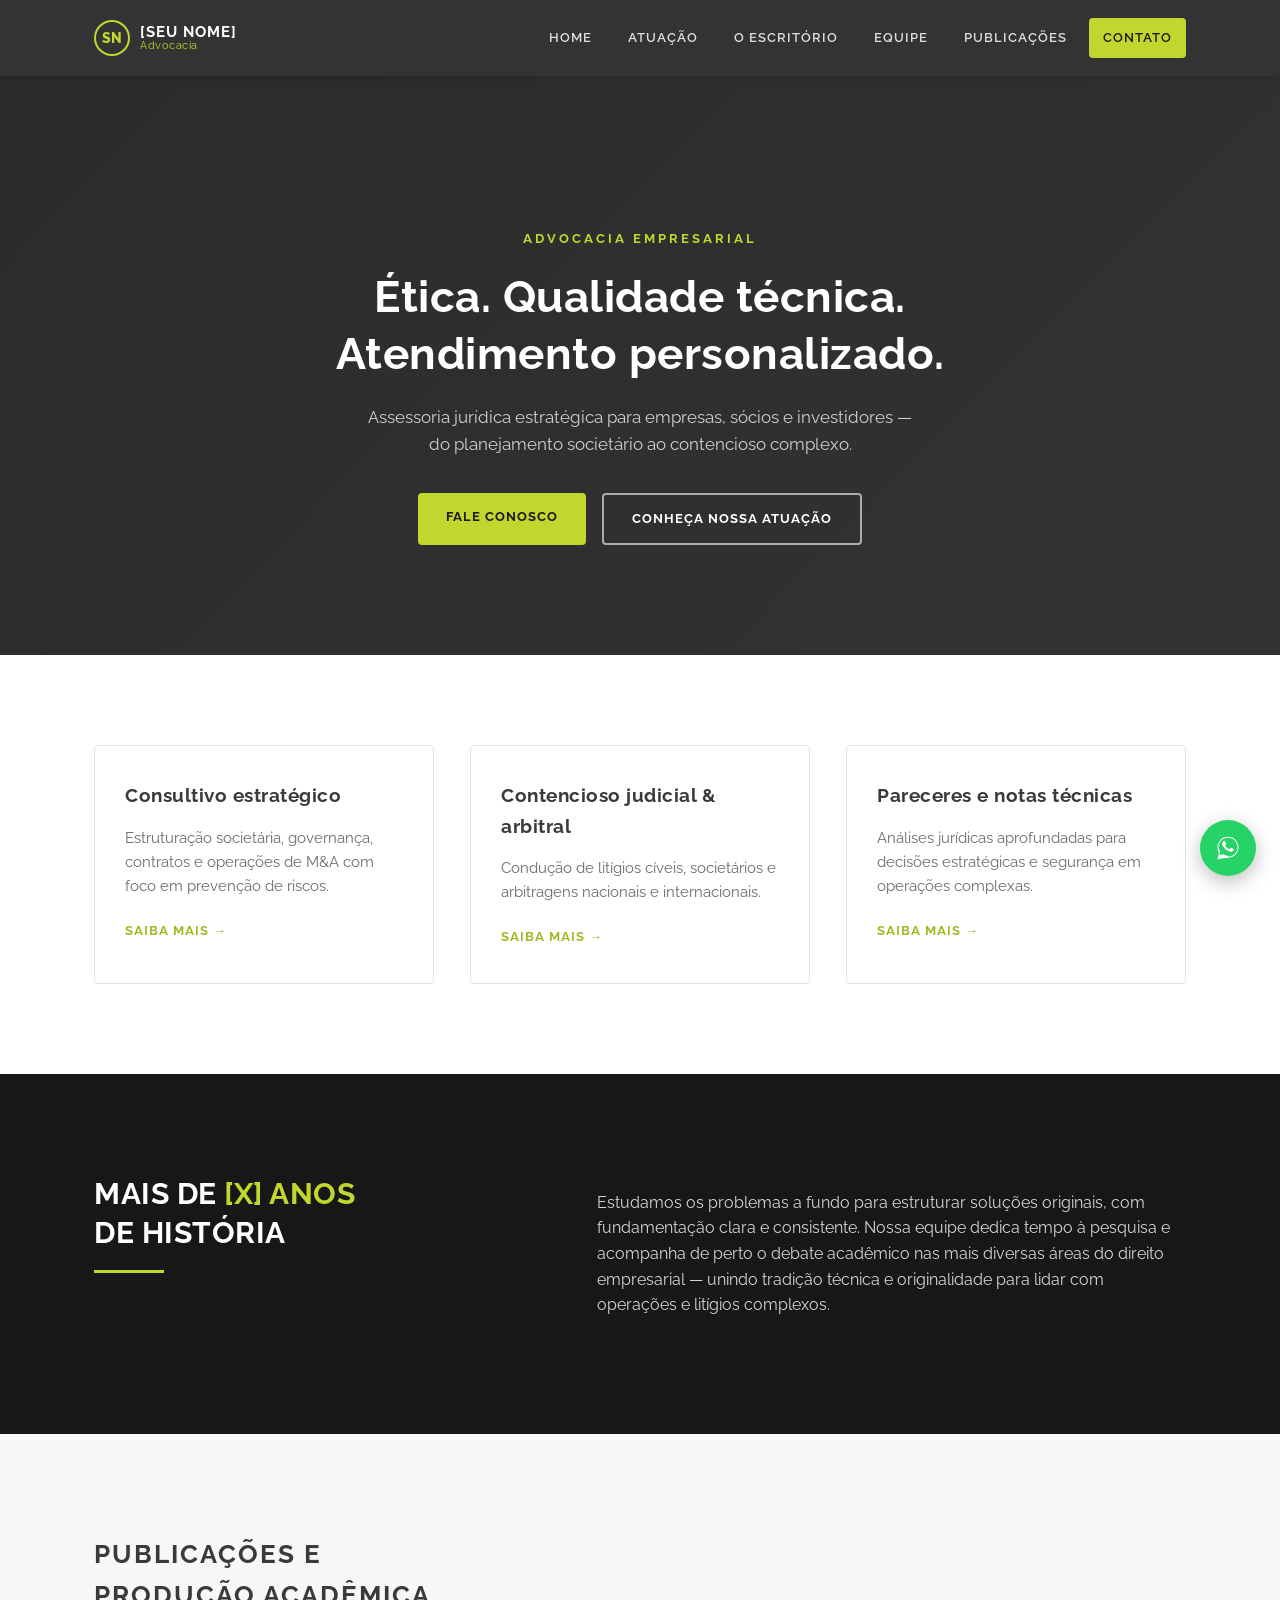
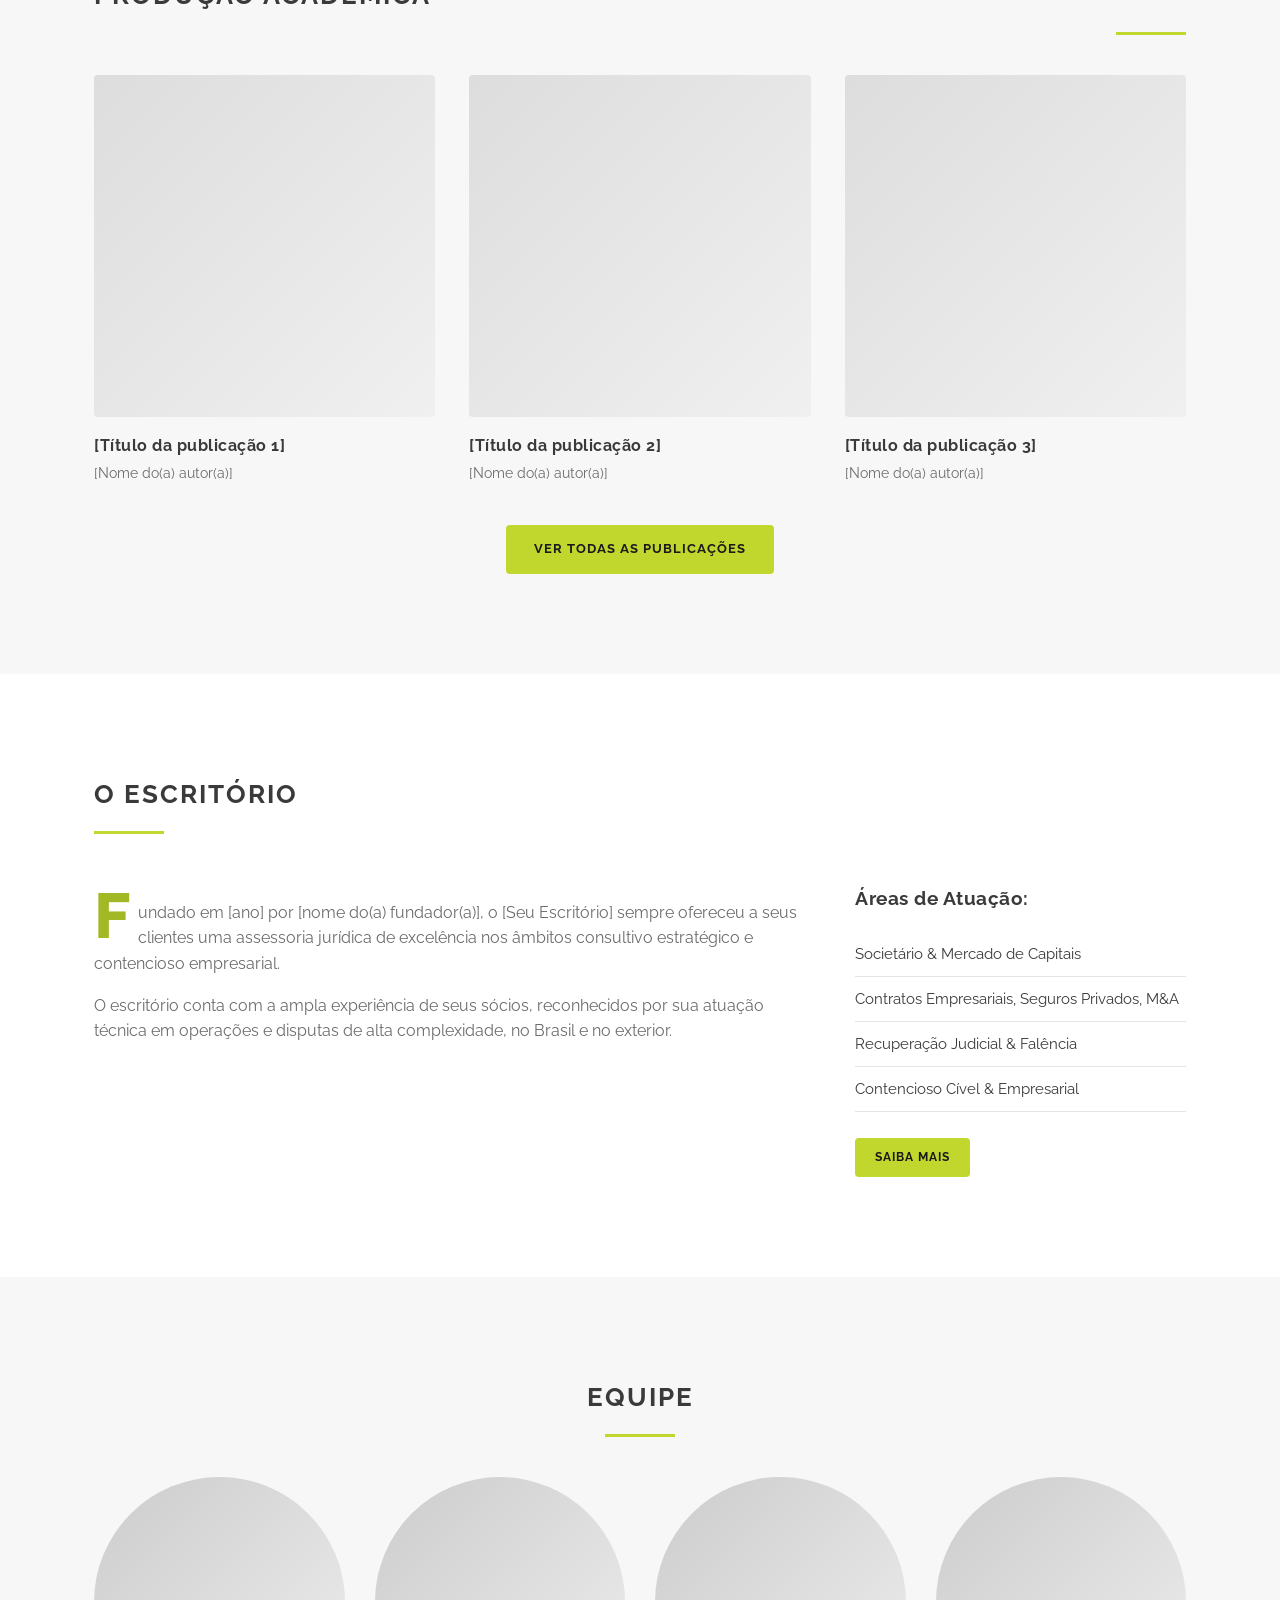
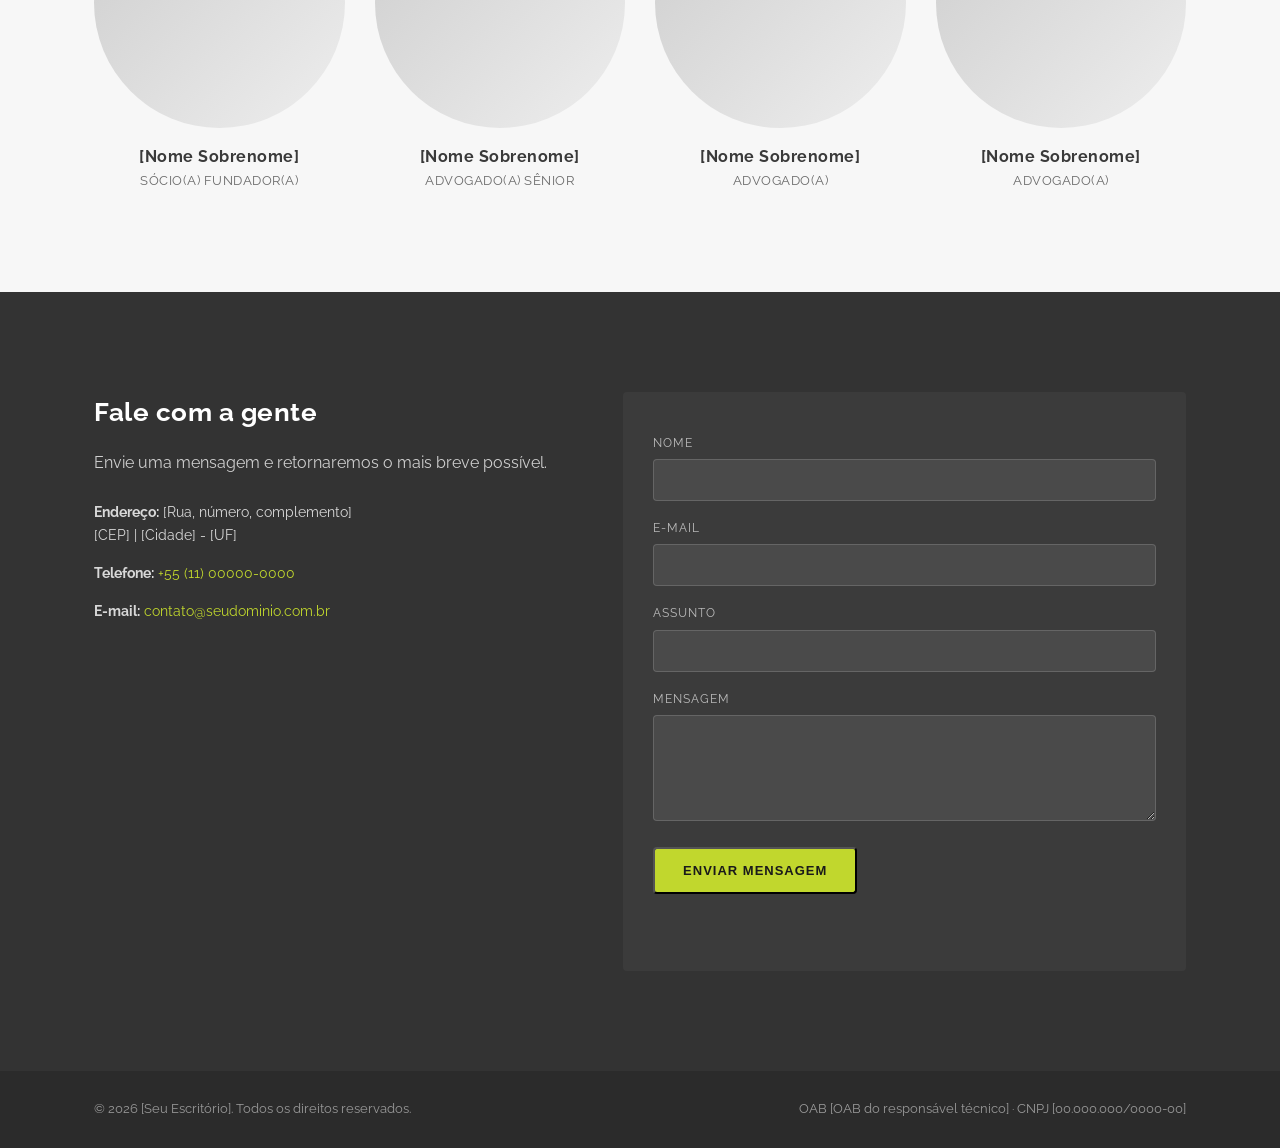
==== index.html @ ac12f8ce "Add institutional law-firm site scaffold Static HTML/CSS/JS site structured like a classic law-firm " ====
<!DOCTYPE html>
<html lang="pt-br">
<head>
<meta charset="UTF-8" />
<meta name="viewport" content="width=device-width, initial-scale=1.0" />
<title>[Seu Escritório] – Advocacia Empresarial Estratégica</title>
<meta name="description" content="[Seu Escritório] – assessoria jurídica consultiva e contenciosa em direito empresarial, com ética, qualidade técnica e atendimento personalizado." />
<link rel="icon" href="assets/icons/favicon.svg" type="image/svg+xml" />
<link rel="preconnect" href="https://fonts.googleapis.com" />
<link rel="preconnect" href="https://fonts.gstatic.com" crossorigin />
<link href="https://fonts.googleapis.com/css2?family=Raleway:wght@300;400;500;600;700;800&display=swap" rel="stylesheet" />
<link rel="stylesheet" href="css/style.css" />
</head>
<body>

<a class="skip-link" href="#conteudo">Pular para o conteúdo</a>

<header class="site-header" id="topo">
  <div class="container header-inner">
    <a href="#topo" class="brand">
      <span class="brand-mark">SN</span>
      <span class="brand-text">[Seu Nome]<small>Advocacia</small></span>
    </a>

    <nav class="main-nav" id="main-nav">
      <ul>
        <li><a href="#topo">Home</a></li>
        <li><a href="#atuacao">Atuação</a></li>
        <li><a href="#escritorio">O Escritório</a></li>
        <li><a href="#equipe">Equipe</a></li>
        <li><a href="#publicacoes">Publicações</a></li>
        <li><a href="#contato" class="nav-cta">Contato</a></li>
      </ul>
    </nav>

    <button class="nav-toggle" id="nav-toggle" aria-label="Abrir menu" aria-expanded="false" aria-controls="main-nav">
      <span></span><span></span><span></span>
    </button>
  </div>
</header>

<main id="conteudo">

  <!-- HERO -->
  <section class="hero">
    <div class="container hero-inner reveal">
      <p class="eyebrow">Advocacia Empresarial</p>
      <h1>Ética. Qualidade técnica.<br>Atendimento personalizado.</h1>
      <p class="hero-lead">Assessoria jurídica estratégica para empresas, sócios e investidores — do planejamento societário ao contencioso complexo.</p>
      <div class="hero-actions">
        <a href="#contato" class="btn btn-accent">Fale conosco</a>
        <a href="#atuacao" class="btn btn-ghost">Conheça nossa atuação</a>
      </div>
    </div>
  </section>

  <!-- PILARES -->
  <section class="pillars" id="atuacao">
    <div class="container">
      <div class="pillars-grid reveal">
        <article class="pillar-card">
          <h2>Consultivo estratégico</h2>
          <p>Estruturação societária, governança, contratos e operações de M&amp;A com foco em prevenção de riscos.</p>
          <a href="#contato" class="link-arrow">saiba mais →</a>
        </article>
        <article class="pillar-card">
          <h2>Contencioso judicial &amp; arbitral</h2>
          <p>Condução de litígios cíveis, societários e arbitragens nacionais e internacionais.</p>
          <a href="#contato" class="link-arrow">saiba mais →</a>
        </article>
        <article class="pillar-card">
          <h2>Pareceres e notas técnicas</h2>
          <p>Análises jurídicas aprofundadas para decisões estratégicas e segurança em operações complexas.</p>
          <a href="#contato" class="link-arrow">saiba mais →</a>
        </article>
      </div>
    </div>
  </section>

  <!-- HISTÓRIA / NÚMEROS -->
  <section class="history">
    <div class="container history-inner reveal">
      <div class="history-headline">
        <h2>MAIS DE <span class="accent">[X] ANOS</span><br>DE HISTÓRIA</h2>
        <span class="rule"></span>
      </div>
      <div class="history-text">
        <p>Estudamos os problemas a fundo para estruturar soluções originais, com fundamentação clara e consistente. Nossa equipe dedica tempo à pesquisa e acompanha de perto o debate acadêmico nas mais diversas áreas do direito empresarial — unindo tradição técnica e originalidade para lidar com operações e litígios complexos.</p>
      </div>
    </div>
  </section>

  <!-- PUBLICAÇÕES -->
  <section class="publications" id="publicacoes">
    <div class="container reveal">
      <div class="section-head">
        <h2>PUBLICAÇÕES E<br>PRODUÇÃO ACADÊMICA</h2>
        <span class="rule rule-right"></span>
      </div>

      <div class="pub-grid">
        <article class="pub-card">
          <div class="pub-thumb" aria-hidden="true"></div>
          <h3>[Título da publicação 1]</h3>
          <p class="pub-author">[Nome do(a) autor(a)]</p>
        </article>
        <article class="pub-card">
          <div class="pub-thumb" aria-hidden="true"></div>
          <h3>[Título da publicação 2]</h3>
          <p class="pub-author">[Nome do(a) autor(a)]</p>
        </article>
        <article class="pub-card">
          <div class="pub-thumb" aria-hidden="true"></div>
          <h3>[Título da publicação 3]</h3>
          <p class="pub-author">[Nome do(a) autor(a)]</p>
        </article>
      </div>

      <div class="section-cta">
        <a href="#" class="btn btn-accent">ver todas as publicações</a>
      </div>
    </div>
  </section>

  <!-- O ESCRITÓRIO -->
  <section class="about" id="escritorio">
    <div class="container about-grid reveal">
      <div class="section-head">
        <h2>O ESCRITÓRIO</h2>
        <span class="rule"></span>
      </div>

      <div class="about-text">
        <span class="dropcap">F</span>
        <p>undado em [ano] por [nome do(a) fundador(a)], o [Seu Escritório] sempre ofereceu a seus clientes uma assessoria jurídica de excelência nos âmbitos consultivo estratégico e contencioso empresarial.</p>
        <p>O escritório conta com a ampla experiência de seus sócios, reconhecidos por sua atuação técnica em operações e disputas de alta complexidade, no Brasil e no exterior.</p>
      </div>

      <div class="about-areas">
        <h3><strong>Áreas de Atuação:</strong></h3>
        <ul>
          <li>Societário &amp; Mercado de Capitais</li>
          <li>Contratos Empresariais, Seguros Privados, M&amp;A</li>
          <li>Recuperação Judicial &amp; Falência</li>
          <li>Contencioso Cível &amp; Empresarial</li>
        </ul>
        <a href="#atuacao" class="btn btn-accent btn-small">saiba mais</a>
      </div>
    </div>
  </section>

  <!-- EQUIPE -->
  <section class="team" id="equipe">
    <div class="container reveal">
      <div class="section-head center">
        <h2>EQUIPE</h2>
        <span class="rule rule-center"></span>
      </div>

      <div class="team-grid">
        <article class="team-card">
          <div class="team-photo" aria-hidden="true"></div>
          <h3>[Nome Sobrenome]</h3>
          <p class="team-role">Sócio(a) fundador(a)</p>
        </article>
        <article class="team-card">
          <div class="team-photo" aria-hidden="true"></div>
          <h3>[Nome Sobrenome]</h3>
          <p class="team-role">Advogado(a) sênior</p>
        </article>
        <article class="team-card">
          <div class="team-photo" aria-hidden="true"></div>
          <h3>[Nome Sobrenome]</h3>
          <p class="team-role">Advogado(a)</p>
        </article>
        <article class="team-card">
          <div class="team-photo" aria-hidden="true"></div>
          <h3>[Nome Sobrenome]</h3>
          <p class="team-role">Advogado(a)</p>
        </article>
      </div>
    </div>
  </section>

  <!-- CONTATO -->
  <section class="contact" id="contato">
    <div class="container contact-grid reveal">
      <div class="contact-info">
        <h2>Fale com a gente</h2>
        <p>Envie uma mensagem e retornaremos o mais breve possível.</p>
        <ul class="contact-list">
          <li><strong>Endereço:</strong> [Rua, número, complemento]<br>[CEP] | [Cidade] - [UF]</li>
          <li><strong>Telefone:</strong> <a href="tel:+5511000000000">+55 (11) 00000-0000</a></li>
          <li><strong>E-mail:</strong> <a href="mailto:contato@seudominio.com.br">contato@seudominio.com.br</a></li>
        </ul>
      </div>

      <form class="contact-form" id="contact-form" novalidate>
        <label for="nome">Nome</label>
        <input type="text" id="nome" name="nome" required autocomplete="name" />

        <label for="email">E-mail</label>
        <input type="email" id="email" name="email" required autocomplete="email" />

        <label for="assunto">Assunto</label>
        <input type="text" id="assunto" name="assunto" />

        <label for="mensagem">Mensagem</label>
        <textarea id="mensagem" name="mensagem" rows="5" required></textarea>

        <button type="submit" class="btn btn-accent">Enviar mensagem</button>
        <p class="form-status" id="form-status" role="status" aria-live="polite"></p>
      </form>
    </div>
  </section>

</main>

<footer class="site-footer">
  <div class="container footer-inner">
    <p>&copy; <span id="year"></span> [Seu Escritório]. Todos os direitos reservados.</p>
    <p class="footer-oab">OAB [OAB do responsável técnico] · CNPJ [00.000.000/0000-00]</p>
  </div>
</footer>

<a href="https://wa.me/5511000000000" class="whatsapp-fab" target="_blank" rel="noopener" aria-label="Falar no WhatsApp">
  <svg viewBox="0 0 32 32" aria-hidden="true"><path d="M16.001 3C9.373 3 4 8.373 4 15.001c0 2.386.63 4.62 1.735 6.554L4 29l7.62-1.69A11.94 11.94 0 0 0 16.001 27C22.63 27 28 21.627 28 15.001 28 8.373 22.63 3 16.001 3zm0 21.8a9.77 9.77 0 0 1-4.98-1.36l-.357-.212-4.52 1.003 1.03-4.406-.234-.372A9.74 9.74 0 0 1 5.2 15c0-5.964 4.837-10.8 10.801-10.8 5.963 0 10.799 4.836 10.799 10.8 0 5.963-4.836 10.8-10.799 10.8zm5.928-8.09c-.324-.163-1.917-.946-2.214-1.055-.297-.108-.513-.162-.729.163-.216.325-.837 1.055-1.027 1.272-.189.216-.378.243-.702.081-.324-.163-1.368-.505-2.606-1.612-.963-.86-1.614-1.923-1.803-2.248-.189-.325-.02-.5.143-.662.146-.146.324-.379.486-.568.163-.19.216-.325.324-.54.108-.217.054-.406-.027-.569-.081-.162-.729-1.762-.999-2.412-.263-.632-.53-.547-.729-.557l-.62-.011c-.216 0-.568.081-.865.406-.297.325-1.135 1.11-1.135 2.708 0 1.598 1.162 3.142 1.324 3.359.163.216 2.288 3.494 5.545 4.899.775.334 1.38.534 1.852.684.778.248 1.486.213 2.046.129.624-.093 1.917-.784 2.187-1.541.27-.758.27-1.407.189-1.542-.081-.135-.297-.216-.621-.379z"/></svg>
</a>

<script src="js/main.js" defer></script>
</body>
</html>
---- css/style.css ----
/* ==========================================================================
   Design tokens
   ========================================================================== */
:root {
  --color-dark: #2b2b2b;
  --color-dark-2: #333333;
  --color-accent: #c1d72d;
  --color-accent-dark: #a3b825;
  --color-light-bg: #f7f7f7;
  --color-white: #ffffff;
  --color-text: #3a3a3a;
  --color-text-muted: #6b6b6b;
  --color-border: #e4e4e4;

  --font-base: 'Raleway', sans-serif;

  --container-width: 1140px;
  --radius: 4px;
  --transition: 0.25s ease;
}

@media (prefers-color-scheme: dark) {
  :root {
    --color-light-bg: #1c1c1c;
    --color-white: #232323;
    --color-text: #e8e8e8;
    --color-text-muted: #b3b3b3;
    --color-border: #3a3a3a;
  }
}

/* ==========================================================================
   Reset
   ========================================================================== */
* { box-sizing: border-box; }
html { scroll-behavior: smooth; }
body {
  margin: 0;
  font-family: var(--font-base);
  color: var(--color-text);
  background: var(--color-white);
  line-height: 1.6;
  -webkit-font-smoothing: antialiased;
}
img { max-width: 100%; display: block; }
a { color: inherit; text-decoration: none; }
ul { list-style: none; margin: 0; padding: 0; }
h1, h2, h3, h4 { margin: 0 0 0.6em; font-weight: 700; letter-spacing: 0.5px; }

.container {
  max-width: var(--container-width);
  margin: 0 auto;
  padding: 0 24px;
}

.skip-link {
  position: absolute;
  left: -999px;
  top: 0;
  background: var(--color-accent);
  color: #000;
  padding: 10px 16px;
  z-index: 1000;
}
.skip-link:focus { left: 0; }

/* ==========================================================================
   Header
   ========================================================================== */
.site-header {
  position: sticky;
  top: 0;
  z-index: 100;
  background: var(--color-dark-2);
  box-shadow: 0 2px 10px rgba(0,0,0,0.15);
}
.header-inner {
  display: flex;
  align-items: center;
  justify-content: space-between;
  height: 76px;
}
.brand {
  display: flex;
  align-items: center;
  gap: 10px;
  color: #fff;
}
.brand-mark {
  display: inline-flex;
  align-items: center;
  justify-content: center;
  width: 36px;
  height: 36px;
  border: 2px solid var(--color-accent);
  border-radius: 50%;
  font-weight: 800;
  font-size: 14px;
  color: var(--color-accent);
}
.brand-text {
  font-weight: 700;
  text-transform: uppercase;
  font-size: 15px;
  letter-spacing: 1px;
  display: flex;
  flex-direction: column;
  line-height: 1.1;
}
.brand-text small {
  font-weight: 400;
  text-transform: none;
  color: var(--color-accent);
  font-size: 11px;
  letter-spacing: 0.5px;
}

.main-nav ul {
  display: flex;
  gap: 8px;
  align-items: center;
}
.main-nav a {
  display: block;
  padding: 10px 14px;
  color: #ddd;
  font-size: 13px;
  font-weight: 600;
  text-transform: uppercase;
  letter-spacing: 1px;
  border-radius: var(--radius);
  transition: color var(--transition), background var(--transition);
}
.main-nav a:hover { color: var(--color-accent); }
.main-nav a.nav-cta {
  background: var(--color-accent);
  color: #1a1a1a;
}
.main-nav a.nav-cta:hover { background: var(--color-accent-dark); }

.nav-toggle {
  display: none;
  flex-direction: column;
  justify-content: center;
  gap: 5px;
  width: 40px;
  height: 40px;
  background: none;
  border: none;
  cursor: pointer;
}
.nav-toggle span {
  display: block;
  height: 2px;
  background: #fff;
  border-radius: 2px;
  transition: transform var(--transition), opacity var(--transition);
}
.nav-toggle[aria-expanded="true"] span:nth-child(1) { transform: translateY(7px) rotate(45deg); }
.nav-toggle[aria-expanded="true"] span:nth-child(2) { opacity: 0; }
.nav-toggle[aria-expanded="true"] span:nth-child(3) { transform: translateY(-7px) rotate(-45deg); }

@media (max-width: 860px) {
  .nav-toggle { display: flex; }
  .main-nav {
    position: absolute;
    top: 76px;
    left: 0;
    right: 0;
    background: var(--color-dark-2);
    max-height: 0;
    overflow: hidden;
    transition: max-height var(--transition);
  }
  .main-nav.open { max-height: 400px; }
  .main-nav ul { flex-direction: column; align-items: stretch; padding: 8px 24px 20px; gap: 0; }
  .main-nav a { padding: 14px 0; border-bottom: 1px solid rgba(255,255,255,0.08); }
  .main-nav a.nav-cta { text-align: center; margin-top: 10px; border-radius: var(--radius); }
}

/* ==========================================================================
   Buttons
   ========================================================================== */
.btn {
  display: inline-block;
  padding: 14px 28px;
  font-size: 13px;
  font-weight: 700;
  text-transform: uppercase;
  letter-spacing: 1px;
  border-radius: var(--radius);
  transition: background var(--transition), color var(--transition), transform var(--transition);
}
.btn-accent { background: var(--color-accent); color: #1a1a1a; }
.btn-accent:hover { background: var(--color-accent-dark); transform: translateY(-2px); }
.btn-ghost { border: 2px solid rgba(255,255,255,0.6); color: #fff; }
.btn-ghost:hover { border-color: var(--color-accent); color: var(--color-accent); }
.btn-small { padding: 10px 20px; font-size: 12px; }

.link-arrow {
  display: inline-block;
  margin-top: 8px;
  font-weight: 700;
  font-size: 13px;
  text-transform: uppercase;
  letter-spacing: 1px;
  color: var(--color-accent-dark);
}

/* ==========================================================================
   Hero
   ========================================================================== */
.hero {
  background: linear-gradient(135deg, var(--color-dark) 0%, var(--color-dark-2) 100%);
  color: #fff;
  padding: 140px 0 110px;
  text-align: center;
}
.hero-inner { max-width: 760px; margin: 0 auto; }
.eyebrow {
  color: var(--color-accent);
  text-transform: uppercase;
  letter-spacing: 3px;
  font-weight: 700;
  font-size: 13px;
  margin-bottom: 18px;
}
.hero h1 {
  font-size: clamp(28px, 5vw, 44px);
  line-height: 1.3;
  margin-bottom: 22px;
}
.hero-lead {
  color: #cfcfcf;
  font-size: 17px;
  max-width: 560px;
  margin: 0 auto 34px;
}
.hero-actions { display: flex; gap: 16px; justify-content: center; flex-wrap: wrap; }

/* ==========================================================================
   Section heads / rules
   ========================================================================== */
.section-head h2 {
  font-size: 26px;
  letter-spacing: 2px;
}
.section-head.center { text-align: center; }
.rule {
  display: block;
  width: 70px;
  height: 3px;
  background: var(--color-accent);
  margin-top: 10px;
}
.rule-right { margin-left: auto; }
.rule-center { margin-left: auto; margin-right: auto; }
.section-cta { text-align: center; margin-top: 40px; }

/* ==========================================================================
   Pillars
   ========================================================================== */
.pillars { padding: 90px 0; background: var(--color-white); }
.pillars-grid {
  display: grid;
  grid-template-columns: repeat(3, 1fr);
  gap: 36px;
}
.pillar-card {
  padding: 34px 30px;
  border: 1px solid var(--color-border);
  border-radius: var(--radius);
  transition: box-shadow var(--transition), transform var(--transition);
}
.pillar-card:hover { box-shadow: 0 14px 30px rgba(0,0,0,0.08); transform: translateY(-4px); }
.pillar-card h2 { font-size: 19px; }
.pillar-card p { color: var(--color-text-muted); font-size: 15px; }

@media (max-width: 860px) {
  .pillars-grid { grid-template-columns: 1fr; }
}

/* ==========================================================================
   History
   ========================================================================== */
.history {
  background: var(--color-dark);
  color: #fff;
  padding: 100px 0;
  background-image: linear-gradient(rgba(20,20,20,0.85), rgba(20,20,20,0.85));
}
.history-inner {
  display: grid;
  grid-template-columns: 1fr 1.3fr;
  gap: 50px;
  align-items: start;
}
.history-headline h2 {
  font-size: 30px;
  line-height: 1.3;
}
.history-text p { color: #d6d6d6; font-size: 16px; }
.accent { color: var(--color-accent); }

@media (max-width: 780px) {
  .history-inner { grid-template-columns: 1fr; }
}

/* ==========================================================================
   Publications
   ========================================================================== */
.publications { padding: 100px 0; background: var(--color-light-bg); }
.pub-grid {
  display: grid;
  grid-template-columns: repeat(3, 1fr);
  gap: 34px;
  margin-top: 40px;
}
.pub-thumb {
  aspect-ratio: 1;
  background: linear-gradient(135deg, #ddd, #f0f0f0);
  border-radius: var(--radius);
  margin-bottom: 16px;
}
.pub-card h3 { font-size: 16px; margin-bottom: 4px; }
.pub-author { color: var(--color-text-muted); font-size: 14px; margin: 0; }

@media (max-width: 860px) {
  .pub-grid { grid-template-columns: 1fr; }
}

/* ==========================================================================
   About
   ========================================================================== */
.about { padding: 100px 0; background: var(--color-white); }
.about-grid {
  display: grid;
  grid-template-columns: 1fr 1fr 1fr;
  gap: 50px;
}
.about-grid .section-head { grid-column: 1 / -1; }
.about-text { grid-column: span 2; position: relative; }
.dropcap {
  float: left;
  font-size: 64px;
  line-height: 0.8;
  font-weight: 800;
  color: var(--color-accent-dark);
  margin-right: 8px;
  margin-top: 6px;
}
.about-text p { color: var(--color-text-muted); }
.about-areas ul { margin: 18px 0 26px; }
.about-areas li {
  padding: 10px 0;
  border-bottom: 1px solid var(--color-border);
  font-size: 15px;
}

@media (max-width: 900px) {
  .about-grid { grid-template-columns: 1fr; }
  .about-text { grid-column: auto; }
}

/* ==========================================================================
   Team
   ========================================================================== */
.team { padding: 100px 0; background: var(--color-light-bg); }
.team-grid {
  display: grid;
  grid-template-columns: repeat(4, 1fr);
  gap: 30px;
  margin-top: 40px;
}
.team-photo {
  aspect-ratio: 1;
  border-radius: 50%;
  background: linear-gradient(135deg, #ccc, #eee);
  margin-bottom: 16px;
}
.team-card { text-align: center; }
.team-card h3 { font-size: 16px; margin-bottom: 2px; }
.team-role { color: var(--color-text-muted); font-size: 13px; margin: 0; text-transform: uppercase; letter-spacing: 0.5px; }

@media (max-width: 860px) {
  .team-grid { grid-template-columns: repeat(2, 1fr); }
}

/* ==========================================================================
   Contact
   ========================================================================== */
.contact { padding: 100px 0; background: var(--color-dark-2); color: #fff; }
.contact-grid {
  display: grid;
  grid-template-columns: 1fr 1.2fr;
  gap: 60px;
}
.contact-info h2 { font-size: 26px; }
.contact-info p { color: #cfcfcf; }
.contact-list { margin-top: 26px; display: flex; flex-direction: column; gap: 16px; }
.contact-list li { font-size: 14px; color: #d8d8d8; }
.contact-list a { color: var(--color-accent); }

.contact-form {
  display: flex;
  flex-direction: column;
  gap: 6px;
  background: rgba(255,255,255,0.04);
  padding: 30px;
  border-radius: var(--radius);
}
.contact-form label {
  font-size: 12px;
  text-transform: uppercase;
  letter-spacing: 1px;
  color: #bbb;
  margin-top: 12px;
}
.contact-form input,
.contact-form textarea {
  background: rgba(255,255,255,0.08);
  border: 1px solid rgba(255,255,255,0.15);
  border-radius: var(--radius);
  padding: 12px 14px;
  color: #fff;
  font-family: inherit;
  font-size: 14px;
}
.contact-form input:focus,
.contact-form textarea:focus {
  outline: 2px solid var(--color-accent);
  outline-offset: 1px;
}
.contact-form button { margin-top: 20px; align-self: flex-start; }
.form-status { font-size: 13px; color: var(--color-accent); min-height: 1.2em; }

@media (max-width: 860px) {
  .contact-grid { grid-template-columns: 1fr; }
}

/* ==========================================================================
   Footer
   ========================================================================== */
.site-footer { background: var(--color-dark); color: #999; padding: 28px 0; }
.footer-inner {
  display: flex;
  justify-content: space-between;
  flex-wrap: wrap;
  gap: 8px;
  font-size: 13px;
}
.footer-inner p { margin: 0; }

/* ==========================================================================
   WhatsApp FAB
   ========================================================================== */
.whatsapp-fab {
  position: fixed;
  right: 24px;
  bottom: 24px;
  width: 56px;
  height: 56px;
  border-radius: 50%;
  background: #25d366;
  display: flex;
  align-items: center;
  justify-content: center;
  box-shadow: 0 6px 20px rgba(0,0,0,0.25);
  z-index: 90;
  transition: transform var(--transition);
}
.whatsapp-fab:hover { transform: scale(1.08); }
.whatsapp-fab svg { width: 28px; height: 28px; fill: #fff; }

/* ==========================================================================
   Reveal on scroll (progressive enhancement: hidden state only applied by JS,
   so content stays visible if JavaScript fails to load or run)
   ========================================================================== */
.reveal {
  transition: opacity 0.6s ease, transform 0.6s ease;
}
.js-reveal-ready .reveal {
  opacity: 0;
  transform: translateY(24px);
}
.js-reveal-ready .reveal.is-visible {
  opacity: 1;
  transform: translateY(0);
}
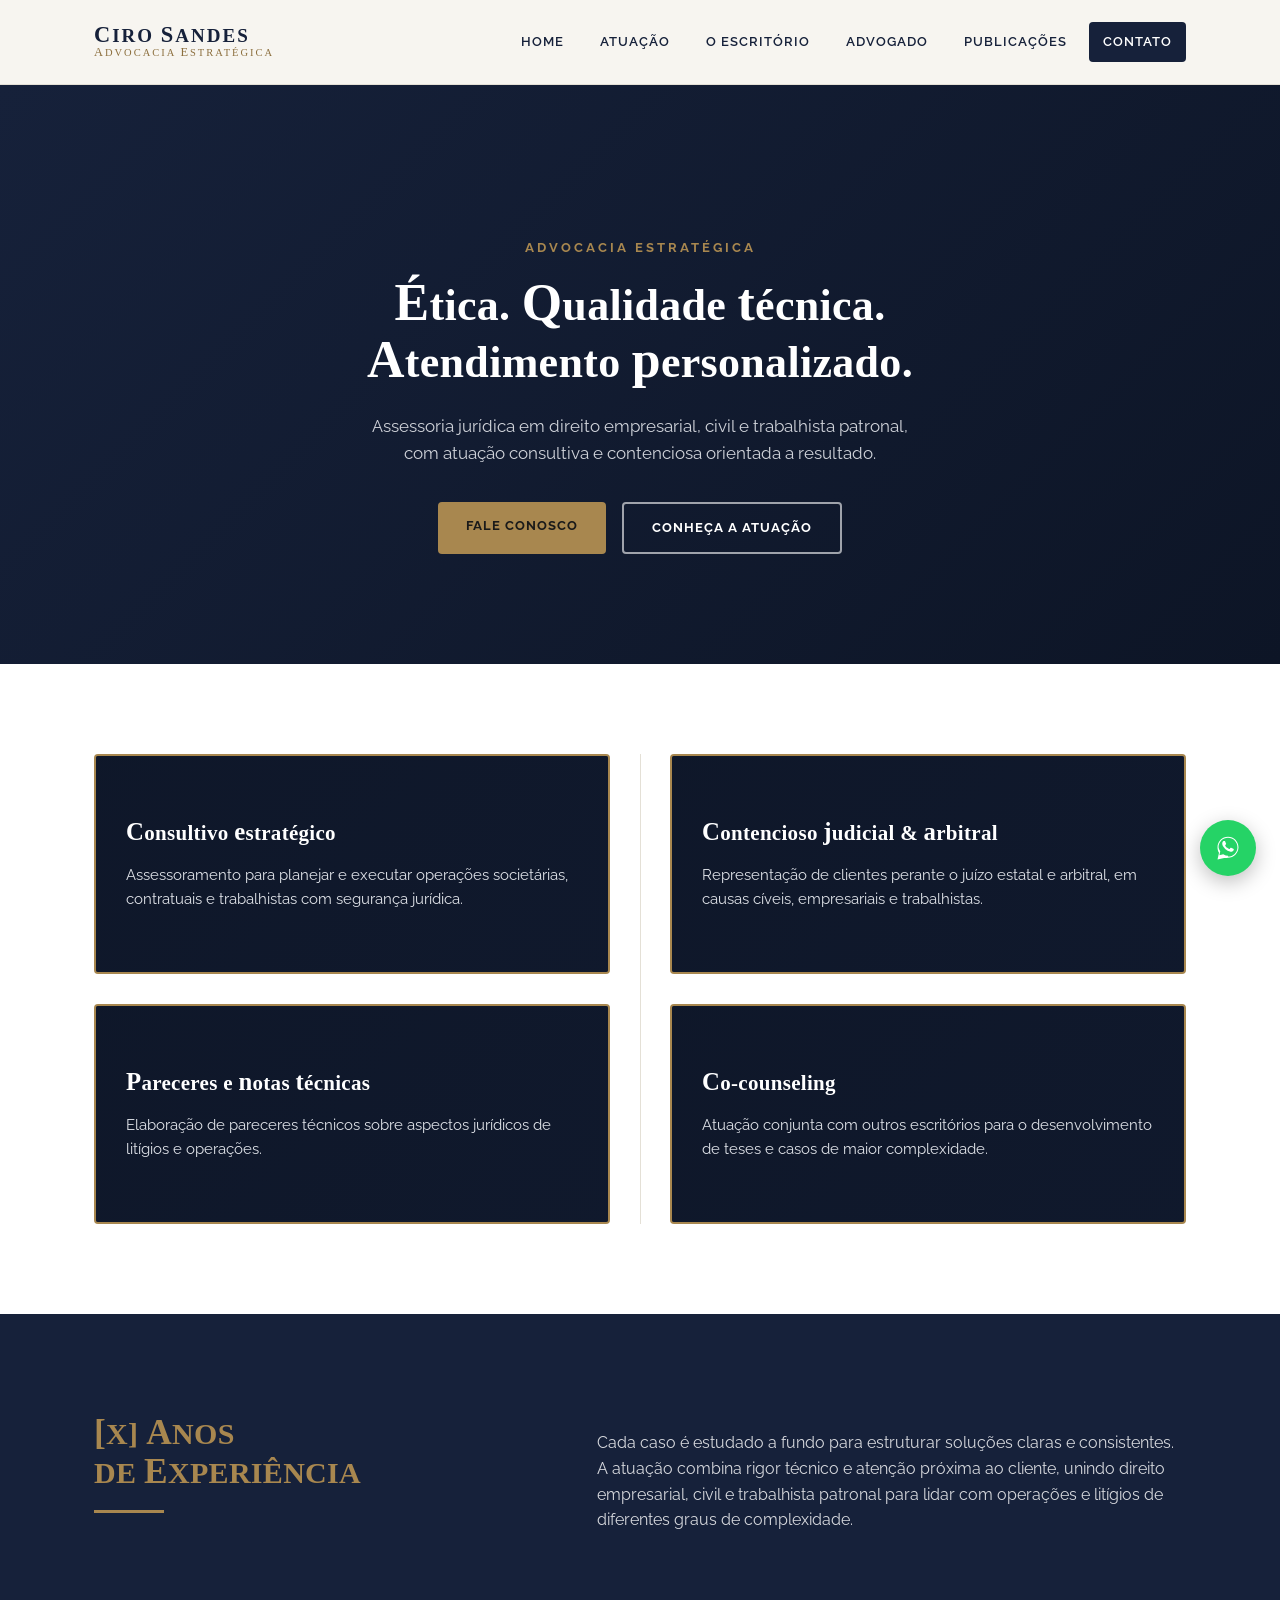
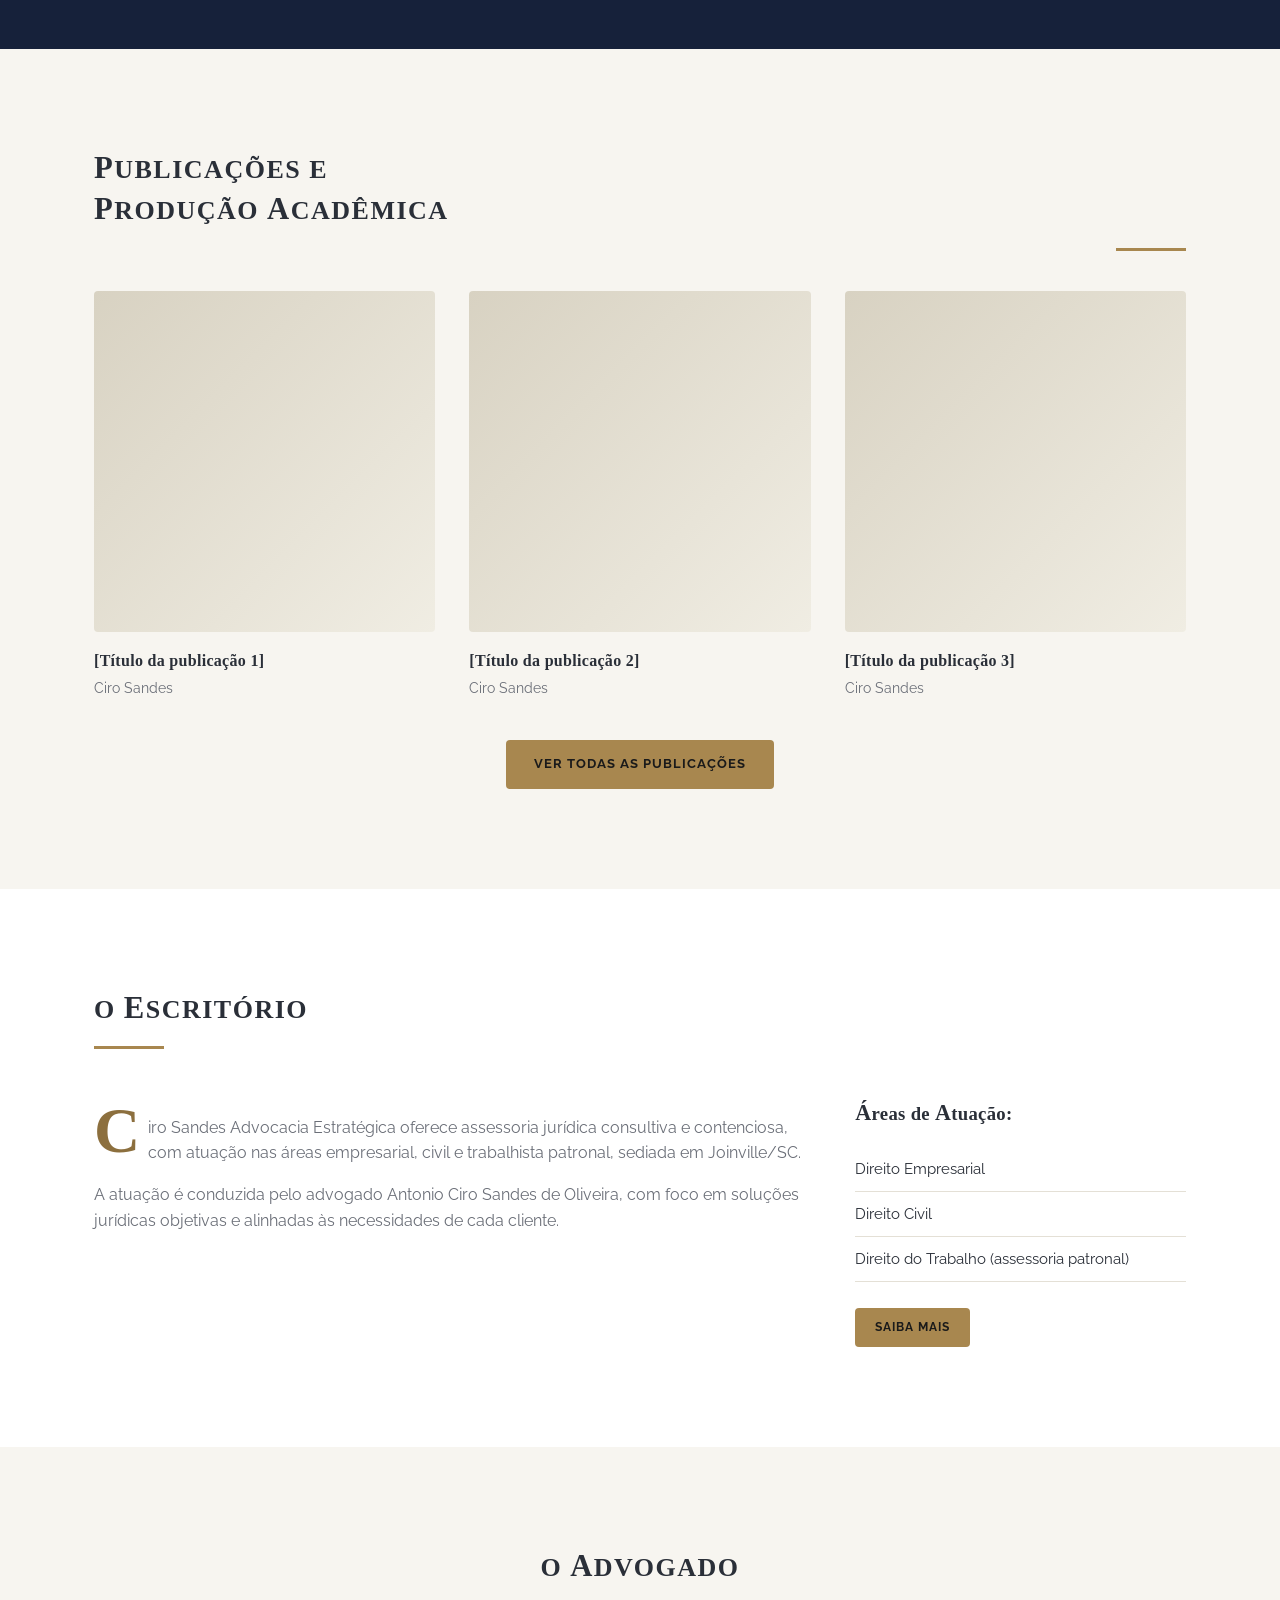
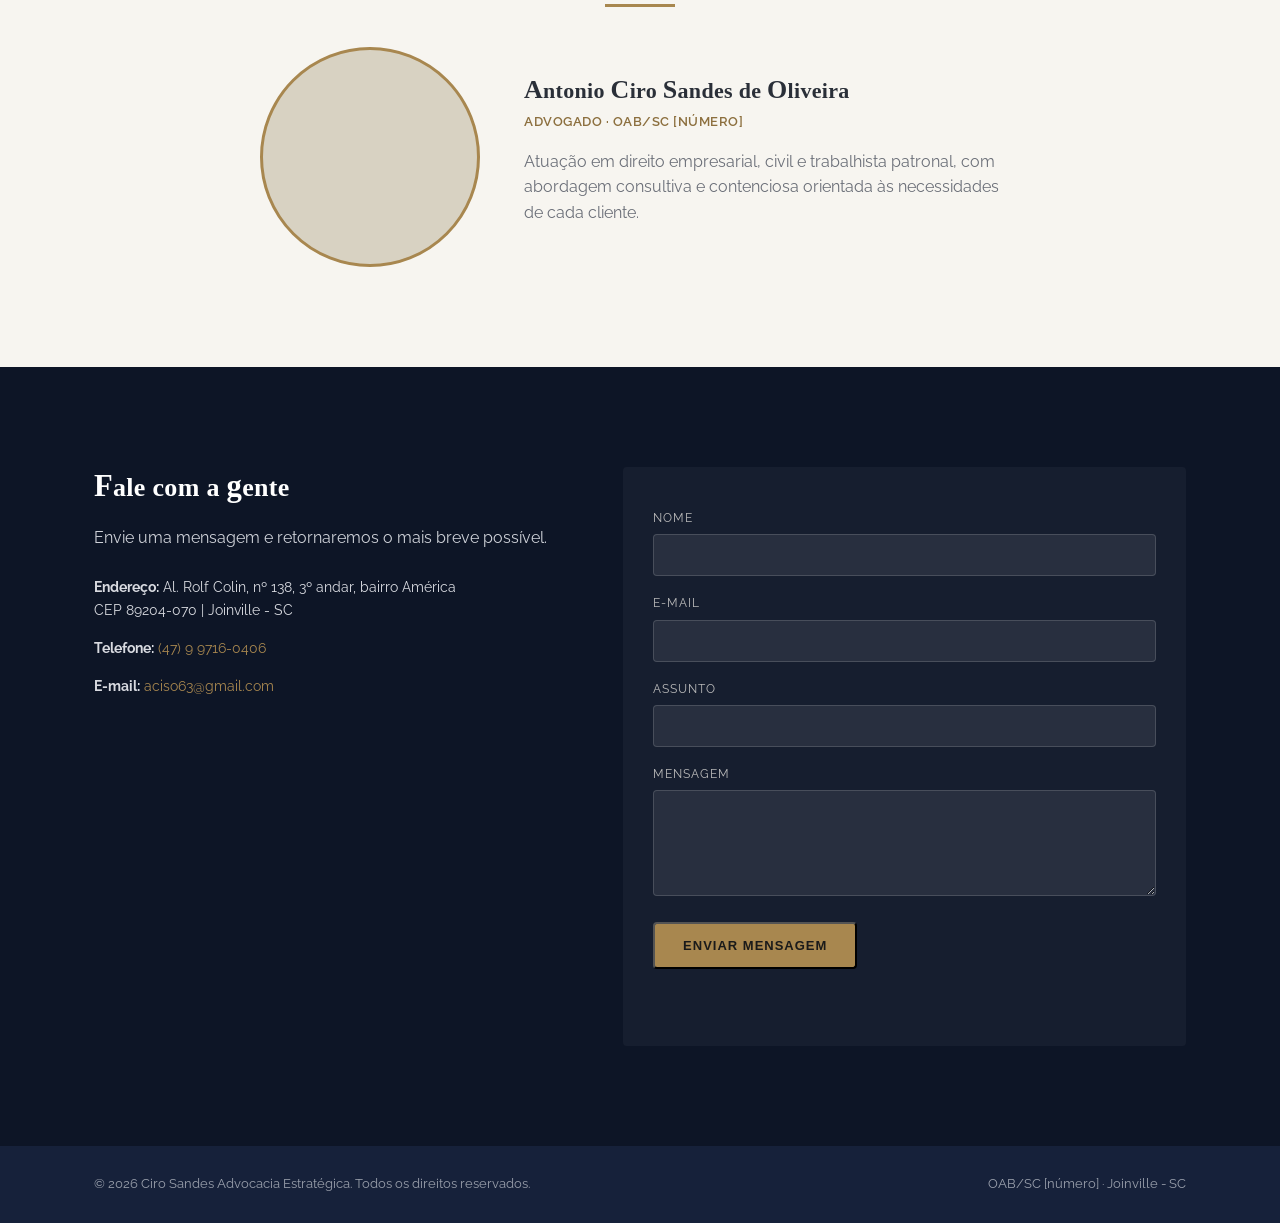
==== commit c9bf55d0: "Personalize site with Ciro Sandes brand and traditional palette Replace placeholder identity with re" ====
--- a/index.html
+++ b/index.html
@@ -3,8 +3,8 @@
 <head>
 <meta charset="UTF-8" />
 <meta name="viewport" content="width=device-width, initial-scale=1.0" />
-<title>[Seu Escritório] – Advocacia Empresarial Estratégica</title>
-<meta name="description" content="[Seu Escritório] – assessoria jurídica consultiva e contenciosa em direito empresarial, com ética, qualidade técnica e atendimento personalizado." />
+<title>Ciro Sandes Advocacia Estratégica</title>
+<meta name="description" content="Ciro Sandes Advocacia Estratégica – atuação em direito empresarial, civil e trabalhista patronal, em Joinville/SC." />
 <link rel="icon" href="assets/icons/favicon.svg" type="image/svg+xml" />
 <link rel="preconnect" href="https://fonts.googleapis.com" />
 <link rel="preconnect" href="https://fonts.gstatic.com" crossorigin />
@@ -18,8 +18,11 @@
 <header class="site-header" id="topo">
   <div class="container header-inner">
     <a href="#topo" class="brand">
-      <span class="brand-mark">SN</span>
-      <span class="brand-text">[Seu Nome]<small>Advocacia</small></span>
+      <img src="assets/img/logo/ciro-sandes-logo.png" alt="Ciro Sandes Advocacia Estratégica" class="brand-logo" onerror="this.style.display='none'" />
+      <span class="brand-text cap-initials">
+        <strong>Ciro Sandes</strong>
+        <small>Advocacia Estratégica</small>
+      </span>
     </a>
 
     <nav class="main-nav" id="main-nav">
@@ -27,7 +30,7 @@
         <li><a href="#topo">Home</a></li>
         <li><a href="#atuacao">Atuação</a></li>
         <li><a href="#escritorio">O Escritório</a></li>
-        <li><a href="#equipe">Equipe</a></li>
+        <li><a href="#equipe">Advogado</a></li>
         <li><a href="#publicacoes">Publicações</a></li>
         <li><a href="#contato" class="nav-cta">Contato</a></li>
       </ul>
@@ -44,12 +47,12 @@
   <!-- HERO -->
   <section class="hero">
     <div class="container hero-inner reveal">
-      <p class="eyebrow">Advocacia Empresarial</p>
-      <h1>Ética. Qualidade técnica.<br>Atendimento personalizado.</h1>
-      <p class="hero-lead">Assessoria jurídica estratégica para empresas, sócios e investidores — do planejamento societário ao contencioso complexo.</p>
+      <p class="eyebrow">Advocacia Estratégica</p>
+      <h1 class="cap-initials">Ética. Qualidade técnica.<br>Atendimento personalizado.</h1>
+      <p class="hero-lead">Assessoria jurídica em direito empresarial, civil e trabalhista patronal, com atuação consultiva e contenciosa orientada a resultado.</p>
       <div class="hero-actions">
         <a href="#contato" class="btn btn-accent">Fale conosco</a>
-        <a href="#atuacao" class="btn btn-ghost">Conheça nossa atuação</a>
+        <a href="#atuacao" class="btn btn-ghost">Conheça a atuação</a>
       </div>
     </div>
   </section>
@@ -58,34 +61,39 @@
   <section class="pillars" id="atuacao">
     <div class="container">
       <div class="pillars-grid reveal">
-        <article class="pillar-card">
-          <h2>Consultivo estratégico</h2>
-          <p>Estruturação societária, governança, contratos e operações de M&amp;A com foco em prevenção de riscos.</p>
-          <a href="#contato" class="link-arrow">saiba mais →</a>
-        </article>
-        <article class="pillar-card">
-          <h2>Contencioso judicial &amp; arbitral</h2>
-          <p>Condução de litígios cíveis, societários e arbitragens nacionais e internacionais.</p>
-          <a href="#contato" class="link-arrow">saiba mais →</a>
-        </article>
-        <article class="pillar-card">
-          <h2>Pareceres e notas técnicas</h2>
-          <p>Análises jurídicas aprofundadas para decisões estratégicas e segurança em operações complexas.</p>
-          <a href="#contato" class="link-arrow">saiba mais →</a>
-        </article>
-      </div>
-    </div>
-  </section>
-
-  <!-- HISTÓRIA / NÚMEROS -->
+        <article class="pillar-card" style="background-image:url('assets/img/pilares/consultivo.jpg')">
+          <div class="pillar-card-overlay"></div>
+          <h2 class="cap-initials">Consultivo estratégico</h2>
+          <p>Assessoramento para planejar e executar operações societárias, contratuais e trabalhistas com segurança jurídica.</p>
+        </article>
+        <article class="pillar-card" style="background-image:url('assets/img/pilares/contencioso.jpg')">
+          <div class="pillar-card-overlay"></div>
+          <h2 class="cap-initials">Contencioso judicial &amp; arbitral</h2>
+          <p>Representação de clientes perante o juízo estatal e arbitral, em causas cíveis, empresariais e trabalhistas.</p>
+        </article>
+        <article class="pillar-card" style="background-image:url('assets/img/pilares/pareceres.jpg')">
+          <div class="pillar-card-overlay"></div>
+          <h2 class="cap-initials">Pareceres e notas técnicas</h2>
+          <p>Elaboração de pareceres técnicos sobre aspectos jurídicos de litígios e operações.</p>
+        </article>
+        <article class="pillar-card" style="background-image:url('assets/img/pilares/co-counseling.jpg')">
+          <div class="pillar-card-overlay"></div>
+          <h2 class="cap-initials">Co-counseling</h2>
+          <p>Atuação conjunta com outros escritórios para o desenvolvimento de teses e casos de maior complexidade.</p>
+        </article>
+      </div>
+    </div>
+  </section>
+
+  <!-- EXPERIÊNCIA -->
   <section class="history">
     <div class="container history-inner reveal">
       <div class="history-headline">
-        <h2>MAIS DE <span class="accent">[X] ANOS</span><br>DE HISTÓRIA</h2>
+        <h2 class="cap-initials">[X] ANOS<br>DE EXPERIÊNCIA</h2>
         <span class="rule"></span>
       </div>
       <div class="history-text">
-        <p>Estudamos os problemas a fundo para estruturar soluções originais, com fundamentação clara e consistente. Nossa equipe dedica tempo à pesquisa e acompanha de perto o debate acadêmico nas mais diversas áreas do direito empresarial — unindo tradição técnica e originalidade para lidar com operações e litígios complexos.</p>
+        <p>Cada caso é estudado a fundo para estruturar soluções claras e consistentes. A atuação combina rigor técnico e atenção próxima ao cliente, unindo direito empresarial, civil e trabalhista patronal para lidar com operações e litígios de diferentes graus de complexidade.</p>
       </div>
     </div>
   </section>
@@ -94,7 +102,7 @@
   <section class="publications" id="publicacoes">
     <div class="container reveal">
       <div class="section-head">
-        <h2>PUBLICAÇÕES E<br>PRODUÇÃO ACADÊMICA</h2>
+        <h2 class="cap-initials">PUBLICAÇÕES E<br>PRODUÇÃO ACADÊMICA</h2>
         <span class="rule rule-right"></span>
       </div>
 
@@ -102,17 +110,17 @@
         <article class="pub-card">
           <div class="pub-thumb" aria-hidden="true"></div>
           <h3>[Título da publicação 1]</h3>
-          <p class="pub-author">[Nome do(a) autor(a)]</p>
+          <p class="pub-author">Ciro Sandes</p>
         </article>
         <article class="pub-card">
           <div class="pub-thumb" aria-hidden="true"></div>
           <h3>[Título da publicação 2]</h3>
-          <p class="pub-author">[Nome do(a) autor(a)]</p>
+          <p class="pub-author">Ciro Sandes</p>
         </article>
         <article class="pub-card">
           <div class="pub-thumb" aria-hidden="true"></div>
           <h3>[Título da publicação 3]</h3>
-          <p class="pub-author">[Nome do(a) autor(a)]</p>
+          <p class="pub-author">Ciro Sandes</p>
         </article>
       </div>
 
@@ -126,58 +134,43 @@
   <section class="about" id="escritorio">
     <div class="container about-grid reveal">
       <div class="section-head">
-        <h2>O ESCRITÓRIO</h2>
+        <h2 class="cap-initials">O ESCRITÓRIO</h2>
         <span class="rule"></span>
       </div>
 
       <div class="about-text">
-        <span class="dropcap">F</span>
-        <p>undado em [ano] por [nome do(a) fundador(a)], o [Seu Escritório] sempre ofereceu a seus clientes uma assessoria jurídica de excelência nos âmbitos consultivo estratégico e contencioso empresarial.</p>
-        <p>O escritório conta com a ampla experiência de seus sócios, reconhecidos por sua atuação técnica em operações e disputas de alta complexidade, no Brasil e no exterior.</p>
+        <span class="dropcap">C</span>
+        <p>iro Sandes Advocacia Estratégica oferece assessoria jurídica consultiva e contenciosa, com atuação nas áreas empresarial, civil e trabalhista patronal, sediada em Joinville/SC.</p>
+        <p>A atuação é conduzida pelo advogado Antonio Ciro Sandes de Oliveira, com foco em soluções jurídicas objetivas e alinhadas às necessidades de cada cliente.</p>
       </div>
 
       <div class="about-areas">
-        <h3><strong>Áreas de Atuação:</strong></h3>
+        <h3 class="cap-initials"><strong>Áreas de Atuação:</strong></h3>
         <ul>
-          <li>Societário &amp; Mercado de Capitais</li>
-          <li>Contratos Empresariais, Seguros Privados, M&amp;A</li>
-          <li>Recuperação Judicial &amp; Falência</li>
-          <li>Contencioso Cível &amp; Empresarial</li>
+          <li>Direito Empresarial</li>
+          <li>Direito Civil</li>
+          <li>Direito do Trabalho (assessoria patronal)</li>
         </ul>
         <a href="#atuacao" class="btn btn-accent btn-small">saiba mais</a>
       </div>
     </div>
   </section>
 
-  <!-- EQUIPE -->
+  <!-- ADVOGADO -->
   <section class="team" id="equipe">
     <div class="container reveal">
       <div class="section-head center">
-        <h2>EQUIPE</h2>
+        <h2 class="cap-initials">O ADVOGADO</h2>
         <span class="rule rule-center"></span>
       </div>
 
-      <div class="team-grid">
-        <article class="team-card">
-          <div class="team-photo" aria-hidden="true"></div>
-          <h3>[Nome Sobrenome]</h3>
-          <p class="team-role">Sócio(a) fundador(a)</p>
-        </article>
-        <article class="team-card">
-          <div class="team-photo" aria-hidden="true"></div>
-          <h3>[Nome Sobrenome]</h3>
-          <p class="team-role">Advogado(a) sênior</p>
-        </article>
-        <article class="team-card">
-          <div class="team-photo" aria-hidden="true"></div>
-          <h3>[Nome Sobrenome]</h3>
-          <p class="team-role">Advogado(a)</p>
-        </article>
-        <article class="team-card">
-          <div class="team-photo" aria-hidden="true"></div>
-          <h3>[Nome Sobrenome]</h3>
-          <p class="team-role">Advogado(a)</p>
-        </article>
+      <div class="profile-card">
+        <div class="profile-photo" style="background-image:url('assets/img/equipe/antonio-ciro-sandes.jpg')" role="img" aria-label="Antonio Ciro Sandes de Oliveira"></div>
+        <div class="profile-info">
+          <h3 class="cap-initials">Antonio Ciro Sandes de Oliveira</h3>
+          <p class="team-role">Advogado · OAB/SC [número]</p>
+          <p>Atuação em direito empresarial, civil e trabalhista patronal, com abordagem consultiva e contenciosa orientada às necessidades de cada cliente.</p>
+        </div>
       </div>
     </div>
   </section>
@@ -186,12 +179,12 @@
   <section class="contact" id="contato">
     <div class="container contact-grid reveal">
       <div class="contact-info">
-        <h2>Fale com a gente</h2>
+        <h2 class="cap-initials">Fale com a gente</h2>
         <p>Envie uma mensagem e retornaremos o mais breve possível.</p>
         <ul class="contact-list">
-          <li><strong>Endereço:</strong> [Rua, número, complemento]<br>[CEP] | [Cidade] - [UF]</li>
-          <li><strong>Telefone:</strong> <a href="tel:+5511000000000">+55 (11) 00000-0000</a></li>
-          <li><strong>E-mail:</strong> <a href="mailto:contato@seudominio.com.br">contato@seudominio.com.br</a></li>
+          <li><strong>Endereço:</strong> Al. Rolf Colin, nº 138, 3º andar, bairro América<br>CEP 89204-070 | Joinville - SC</li>
+          <li><strong>Telefone:</strong> <a href="tel:+5547997160406">(47) 9 9716-0406</a></li>
+          <li><strong>E-mail:</strong> <a href="mailto:aciso63@gmail.com">aciso63@gmail.com</a></li>
         </ul>
       </div>
 
@@ -218,12 +211,12 @@
 
 <footer class="site-footer">
   <div class="container footer-inner">
-    <p>&copy; <span id="year"></span> [Seu Escritório]. Todos os direitos reservados.</p>
-    <p class="footer-oab">OAB [OAB do responsável técnico] · CNPJ [00.000.000/0000-00]</p>
+    <p>&copy; <span id="year"></span> Ciro Sandes Advocacia Estratégica. Todos os direitos reservados.</p>
+    <p class="footer-oab">OAB/SC [número] · Joinville - SC</p>
   </div>
 </footer>
 
-<a href="https://wa.me/5511000000000" class="whatsapp-fab" target="_blank" rel="noopener" aria-label="Falar no WhatsApp">
+<a href="https://wa.me/5547997160406" class="whatsapp-fab" target="_blank" rel="noopener" aria-label="Falar no WhatsApp">
   <svg viewBox="0 0 32 32" aria-hidden="true"><path d="M16.001 3C9.373 3 4 8.373 4 15.001c0 2.386.63 4.62 1.735 6.554L4 29l7.62-1.69A11.94 11.94 0 0 0 16.001 27C22.63 27 28 21.627 28 15.001 28 8.373 22.63 3 16.001 3zm0 21.8a9.77 9.77 0 0 1-4.98-1.36l-.357-.212-4.52 1.003 1.03-4.406-.234-.372A9.74 9.74 0 0 1 5.2 15c0-5.964 4.837-10.8 10.801-10.8 5.963 0 10.799 4.836 10.799 10.8 0 5.963-4.836 10.8-10.799 10.8zm5.928-8.09c-.324-.163-1.917-.946-2.214-1.055-.297-.108-.513-.162-.729.163-.216.325-.837 1.055-1.027 1.272-.189.216-.378.243-.702.081-.324-.163-1.368-.505-2.606-1.612-.963-.86-1.614-1.923-1.803-2.248-.189-.325-.02-.5.143-.662.146-.146.324-.379.486-.568.163-.19.216-.325.324-.54.108-.217.054-.406-.027-.569-.081-.162-.729-1.762-.999-2.412-.263-.632-.53-.547-.729-.557l-.62-.011c-.216 0-.568.081-.865.406-.297.325-1.135 1.11-1.135 2.708 0 1.598 1.162 3.142 1.324 3.359.163.216 2.288 3.494 5.545 4.899.775.334 1.38.534 1.852.684.778.248 1.486.213 2.046.129.624-.093 1.917-.784 2.187-1.541.27-.758.27-1.407.189-1.542-.081-.135-.297-.216-.621-.379z"/></svg>
 </a>
 
--- a/css/style.css
+++ b/css/style.css
@@ -1,17 +1,18 @@
 /* ==========================================================================
-   Design tokens
+   Design tokens — traditional law-firm palette: navy + brass/gold on cream
    ========================================================================== */
 :root {
-  --color-dark: #2b2b2b;
-  --color-dark-2: #333333;
-  --color-accent: #c1d72d;
-  --color-accent-dark: #a3b825;
-  --color-light-bg: #f7f7f7;
+  --color-navy: #16213a;
+  --color-navy-2: #0d1526;
+  --color-gold: #a8874f;
+  --color-gold-dark: #8c6f3e;
+  --color-cream: #f7f5f0;
   --color-white: #ffffff;
-  --color-text: #3a3a3a;
-  --color-text-muted: #6b6b6b;
-  --color-border: #e4e4e4;
-
+  --color-text: #2a2f38;
+  --color-text-muted: #6b6f78;
+  --color-border: #e4e0d6;
+
+  --font-heading: Georgia, 'Times New Roman', serif;
   --font-base: 'Raleway', sans-serif;
 
   --container-width: 1140px;
@@ -21,11 +22,11 @@
 
 @media (prefers-color-scheme: dark) {
   :root {
-    --color-light-bg: #1c1c1c;
-    --color-white: #232323;
+    --color-cream: #1a1d24;
+    --color-white: #21242c;
     --color-text: #e8e8e8;
     --color-text-muted: #b3b3b3;
-    --color-border: #3a3a3a;
+    --color-border: #343945;
   }
 }
 
@@ -45,7 +46,12 @@
 img { max-width: 100%; display: block; }
 a { color: inherit; text-decoration: none; }
 ul { list-style: none; margin: 0; padding: 0; }
-h1, h2, h3, h4 { margin: 0 0 0.6em; font-weight: 700; letter-spacing: 0.5px; }
+h1, h2, h3, h4 {
+  margin: 0 0 0.6em;
+  font-family: var(--font-heading);
+  font-weight: 700;
+  letter-spacing: 0.3px;
+}
 
 .container {
   max-width: var(--container-width);
@@ -57,12 +63,18 @@
   position: absolute;
   left: -999px;
   top: 0;
-  background: var(--color-accent);
-  color: #000;
+  background: var(--color-gold);
+  color: #1a1a1a;
   padding: 10px 16px;
   z-index: 1000;
 }
 .skip-link:focus { left: 0; }
+
+/* Enlarged initial letters on important words (progressive enhancement via JS) */
+.cap-initial {
+  font-size: 1.18em;
+  line-height: 0;
+}
 
 /* ==========================================================================
    Header
@@ -71,48 +83,44 @@
   position: sticky;
   top: 0;
   z-index: 100;
-  background: var(--color-dark-2);
-  box-shadow: 0 2px 10px rgba(0,0,0,0.15);
+  background: var(--color-cream);
+  border-bottom: 1px solid var(--color-border);
 }
 .header-inner {
   display: flex;
   align-items: center;
   justify-content: space-between;
-  height: 76px;
+  height: 84px;
 }
 .brand {
   display: flex;
   align-items: center;
-  gap: 10px;
-  color: #fff;
-}
-.brand-mark {
-  display: inline-flex;
-  align-items: center;
-  justify-content: center;
-  width: 36px;
-  height: 36px;
-  border: 2px solid var(--color-accent);
-  border-radius: 50%;
-  font-weight: 800;
-  font-size: 14px;
-  color: var(--color-accent);
+  gap: 12px;
+  color: var(--color-navy);
+}
+.brand-logo {
+  height: 40px;
+  width: auto;
 }
 .brand-text {
-  font-weight: 700;
-  text-transform: uppercase;
-  font-size: 15px;
-  letter-spacing: 1px;
+  font-family: var(--font-heading);
+  font-weight: 700;
   display: flex;
   flex-direction: column;
-  line-height: 1.1;
+  line-height: 1.15;
+}
+.brand-text strong {
+  text-transform: uppercase;
+  font-size: 19px;
+  letter-spacing: 2px;
+  font-weight: 700;
 }
 .brand-text small {
   font-weight: 400;
-  text-transform: none;
-  color: var(--color-accent);
-  font-size: 11px;
-  letter-spacing: 0.5px;
+  text-transform: uppercase;
+  color: var(--color-gold-dark);
+  font-size: 10.5px;
+  letter-spacing: 2px;
 }
 
 .main-nav ul {
@@ -123,7 +131,7 @@
 .main-nav a {
   display: block;
   padding: 10px 14px;
-  color: #ddd;
+  color: var(--color-navy);
   font-size: 13px;
   font-weight: 600;
   text-transform: uppercase;
@@ -131,12 +139,12 @@
   border-radius: var(--radius);
   transition: color var(--transition), background var(--transition);
 }
-.main-nav a:hover { color: var(--color-accent); }
+.main-nav a:hover { color: var(--color-gold-dark); }
 .main-nav a.nav-cta {
-  background: var(--color-accent);
-  color: #1a1a1a;
-}
-.main-nav a.nav-cta:hover { background: var(--color-accent-dark); }
+  background: var(--color-navy);
+  color: var(--color-white);
+}
+.main-nav a.nav-cta:hover { background: var(--color-navy-2); color: var(--color-white); }
 
 .nav-toggle {
   display: none;
@@ -152,7 +160,7 @@
 .nav-toggle span {
   display: block;
   height: 2px;
-  background: #fff;
+  background: var(--color-navy);
   border-radius: 2px;
   transition: transform var(--transition), opacity var(--transition);
 }
@@ -164,17 +172,18 @@
   .nav-toggle { display: flex; }
   .main-nav {
     position: absolute;
-    top: 76px;
+    top: 84px;
     left: 0;
     right: 0;
-    background: var(--color-dark-2);
+    background: var(--color-cream);
+    border-bottom: 1px solid var(--color-border);
     max-height: 0;
     overflow: hidden;
     transition: max-height var(--transition);
   }
   .main-nav.open { max-height: 400px; }
   .main-nav ul { flex-direction: column; align-items: stretch; padding: 8px 24px 20px; gap: 0; }
-  .main-nav a { padding: 14px 0; border-bottom: 1px solid rgba(255,255,255,0.08); }
+  .main-nav a { padding: 14px 0; border-bottom: 1px solid var(--color-border); }
   .main-nav a.nav-cta { text-align: center; margin-top: 10px; border-radius: var(--radius); }
 }
 
@@ -191,10 +200,10 @@
   border-radius: var(--radius);
   transition: background var(--transition), color var(--transition), transform var(--transition);
 }
-.btn-accent { background: var(--color-accent); color: #1a1a1a; }
-.btn-accent:hover { background: var(--color-accent-dark); transform: translateY(-2px); }
+.btn-accent { background: var(--color-gold); color: #1a1a1a; }
+.btn-accent:hover { background: var(--color-gold-dark); transform: translateY(-2px); }
 .btn-ghost { border: 2px solid rgba(255,255,255,0.6); color: #fff; }
-.btn-ghost:hover { border-color: var(--color-accent); color: var(--color-accent); }
+.btn-ghost:hover { border-color: var(--color-gold); color: var(--color-gold); }
 .btn-small { padding: 10px 20px; font-size: 12px; }
 
 .link-arrow {
@@ -204,26 +213,27 @@
   font-size: 13px;
   text-transform: uppercase;
   letter-spacing: 1px;
-  color: var(--color-accent-dark);
+  color: var(--color-gold-dark);
 }
 
 /* ==========================================================================
    Hero
    ========================================================================== */
 .hero {
-  background: linear-gradient(135deg, var(--color-dark) 0%, var(--color-dark-2) 100%);
+  background: linear-gradient(135deg, var(--color-navy) 0%, var(--color-navy-2) 100%);
   color: #fff;
   padding: 140px 0 110px;
   text-align: center;
 }
 .hero-inner { max-width: 760px; margin: 0 auto; }
 .eyebrow {
-  color: var(--color-accent);
+  color: var(--color-gold);
   text-transform: uppercase;
   letter-spacing: 3px;
   font-weight: 700;
   font-size: 13px;
   margin-bottom: 18px;
+  font-family: var(--font-base);
 }
 .hero h1 {
   font-size: clamp(28px, 5vw, 44px);
@@ -231,7 +241,7 @@
   margin-bottom: 22px;
 }
 .hero-lead {
-  color: #cfcfcf;
+  color: #cfd2d9;
   font-size: 17px;
   max-width: 560px;
   margin: 0 auto 34px;
@@ -243,14 +253,14 @@
    ========================================================================== */
 .section-head h2 {
   font-size: 26px;
-  letter-spacing: 2px;
+  letter-spacing: 1.5px;
 }
 .section-head.center { text-align: center; }
 .rule {
   display: block;
   width: 70px;
   height: 3px;
-  background: var(--color-accent);
+  background: var(--color-gold);
   margin-top: 10px;
 }
 .rule-right { margin-left: auto; }
@@ -258,36 +268,65 @@
 .section-cta { text-align: center; margin-top: 40px; }
 
 /* ==========================================================================
-   Pillars
+   Pillars — photo cards with a gold frame, 2x2 with a center divider
    ========================================================================== */
 .pillars { padding: 90px 0; background: var(--color-white); }
 .pillars-grid {
   display: grid;
-  grid-template-columns: repeat(3, 1fr);
-  gap: 36px;
+  grid-template-columns: 1fr 1fr;
+  gap: 30px 60px;
+  position: relative;
+}
+.pillars-grid::before {
+  content: '';
+  position: absolute;
+  top: 0;
+  bottom: 0;
+  left: 50%;
+  width: 1px;
+  background: var(--color-border);
 }
 .pillar-card {
+  position: relative;
   padding: 34px 30px;
-  border: 1px solid var(--color-border);
+  min-height: 220px;
+  display: flex;
+  flex-direction: column;
+  justify-content: center;
+  border: 2px solid var(--color-gold);
   border-radius: var(--radius);
+  overflow: hidden;
+  background-color: var(--color-navy);
+  background-size: cover;
+  background-position: center;
   transition: box-shadow var(--transition), transform var(--transition);
 }
-.pillar-card:hover { box-shadow: 0 14px 30px rgba(0,0,0,0.08); transform: translateY(-4px); }
-.pillar-card h2 { font-size: 19px; }
-.pillar-card p { color: var(--color-text-muted); font-size: 15px; }
+.pillar-card-overlay {
+  position: absolute;
+  inset: 0;
+  background: linear-gradient(135deg, rgba(13,21,38,0.82), rgba(13,21,38,0.68));
+}
+.pillar-card h2,
+.pillar-card p {
+  position: relative;
+  z-index: 1;
+}
+.pillar-card:hover { box-shadow: 0 14px 30px rgba(0,0,0,0.18); transform: translateY(-4px); }
+.pillar-card h2 { font-size: 21px; color: #fff; }
+.pillar-card p { color: #dfe2e8; font-size: 15px; margin: 0; }
 
 @media (max-width: 860px) {
   .pillars-grid { grid-template-columns: 1fr; }
-}
-
-/* ==========================================================================
-   History
+  .pillars-grid::before { display: none; }
+}
+
+/* ==========================================================================
+   Experience / stats
    ========================================================================== */
 .history {
-  background: var(--color-dark);
+  background: var(--color-navy);
   color: #fff;
   padding: 100px 0;
-  background-image: linear-gradient(rgba(20,20,20,0.85), rgba(20,20,20,0.85));
 }
 .history-inner {
   display: grid;
@@ -298,9 +337,10 @@
 .history-headline h2 {
   font-size: 30px;
   line-height: 1.3;
-}
-.history-text p { color: #d6d6d6; font-size: 16px; }
-.accent { color: var(--color-accent); }
+  color: var(--color-gold);
+}
+.history-text p { color: #d6d8dd; font-size: 16px; font-family: var(--font-base); }
+.accent { color: var(--color-gold); }
 
 @media (max-width: 780px) {
   .history-inner { grid-template-columns: 1fr; }
@@ -309,7 +349,7 @@
 /* ==========================================================================
    Publications
    ========================================================================== */
-.publications { padding: 100px 0; background: var(--color-light-bg); }
+.publications { padding: 100px 0; background: var(--color-cream); }
 .pub-grid {
   display: grid;
   grid-template-columns: repeat(3, 1fr);
@@ -318,12 +358,12 @@
 }
 .pub-thumb {
   aspect-ratio: 1;
-  background: linear-gradient(135deg, #ddd, #f0f0f0);
+  background: linear-gradient(135deg, #d8d2c2, #f0ede3);
   border-radius: var(--radius);
   margin-bottom: 16px;
 }
 .pub-card h3 { font-size: 16px; margin-bottom: 4px; }
-.pub-author { color: var(--color-text-muted); font-size: 14px; margin: 0; }
+.pub-author { color: var(--color-text-muted); font-size: 14px; margin: 0; font-family: var(--font-base); }
 
 @media (max-width: 860px) {
   .pub-grid { grid-template-columns: 1fr; }
@@ -339,18 +379,19 @@
   gap: 50px;
 }
 .about-grid .section-head { grid-column: 1 / -1; }
-.about-text { grid-column: span 2; position: relative; }
+.about-text { grid-column: span 2; position: relative; font-family: var(--font-base); }
 .dropcap {
   float: left;
+  font-family: var(--font-heading);
   font-size: 64px;
   line-height: 0.8;
-  font-weight: 800;
-  color: var(--color-accent-dark);
+  font-weight: 700;
+  color: var(--color-gold-dark);
   margin-right: 8px;
   margin-top: 6px;
 }
 .about-text p { color: var(--color-text-muted); }
-.about-areas ul { margin: 18px 0 26px; }
+.about-areas ul { margin: 18px 0 26px; font-family: var(--font-base); }
 .about-areas li {
   padding: 10px 0;
   border-bottom: 1px solid var(--color-border);
@@ -363,43 +404,57 @@
 }
 
 /* ==========================================================================
-   Team
-   ========================================================================== */
-.team { padding: 100px 0; background: var(--color-light-bg); }
-.team-grid {
+   Advogado (profile)
+   ========================================================================== */
+.team { padding: 100px 0; background: var(--color-cream); }
+.profile-card {
+  margin-top: 40px;
   display: grid;
-  grid-template-columns: repeat(4, 1fr);
-  gap: 30px;
-  margin-top: 40px;
-}
-.team-photo {
+  grid-template-columns: 220px 1fr;
+  gap: 44px;
+  align-items: center;
+  max-width: 760px;
+  margin-left: auto;
+  margin-right: auto;
+}
+.profile-photo {
   aspect-ratio: 1;
   border-radius: 50%;
-  background: linear-gradient(135deg, #ccc, #eee);
-  margin-bottom: 16px;
-}
-.team-card { text-align: center; }
-.team-card h3 { font-size: 16px; margin-bottom: 2px; }
-.team-role { color: var(--color-text-muted); font-size: 13px; margin: 0; text-transform: uppercase; letter-spacing: 0.5px; }
-
-@media (max-width: 860px) {
-  .team-grid { grid-template-columns: repeat(2, 1fr); }
+  background-color: #d8d2c2;
+  background-size: cover;
+  background-position: center top;
+  border: 3px solid var(--color-gold);
+}
+.profile-info h3 { font-size: 22px; margin-bottom: 4px; }
+.profile-info p { font-family: var(--font-base); color: var(--color-text-muted); }
+.team-role {
+  color: var(--color-gold-dark) !important;
+  font-size: 13px;
+  margin: 0 0 12px;
+  text-transform: uppercase;
+  letter-spacing: 0.5px;
+  font-weight: 600;
+}
+
+@media (max-width: 600px) {
+  .profile-card { grid-template-columns: 1fr; text-align: center; }
+  .profile-photo { width: 160px; margin: 0 auto; }
 }
 
 /* ==========================================================================
    Contact
    ========================================================================== */
-.contact { padding: 100px 0; background: var(--color-dark-2); color: #fff; }
+.contact { padding: 100px 0; background: var(--color-navy-2); color: #fff; }
+.contact-info h2 { font-size: 26px; }
 .contact-grid {
   display: grid;
   grid-template-columns: 1fr 1.2fr;
   gap: 60px;
 }
-.contact-info h2 { font-size: 26px; }
-.contact-info p { color: #cfcfcf; }
-.contact-list { margin-top: 26px; display: flex; flex-direction: column; gap: 16px; }
-.contact-list li { font-size: 14px; color: #d8d8d8; }
-.contact-list a { color: var(--color-accent); }
+.contact-info p { color: #cfd2d9; font-family: var(--font-base); }
+.contact-list { margin-top: 26px; display: flex; flex-direction: column; gap: 16px; font-family: var(--font-base); }
+.contact-list li { font-size: 14px; color: #d8dae0; }
+.contact-list a { color: var(--color-gold); }
 
 .contact-form {
   display: flex;
@@ -408,6 +463,7 @@
   background: rgba(255,255,255,0.04);
   padding: 30px;
   border-radius: var(--radius);
+  font-family: var(--font-base);
 }
 .contact-form label {
   font-size: 12px;
@@ -428,11 +484,11 @@
 }
 .contact-form input:focus,
 .contact-form textarea:focus {
-  outline: 2px solid var(--color-accent);
+  outline: 2px solid var(--color-gold);
   outline-offset: 1px;
 }
 .contact-form button { margin-top: 20px; align-self: flex-start; }
-.form-status { font-size: 13px; color: var(--color-accent); min-height: 1.2em; }
+.form-status { font-size: 13px; color: var(--color-gold); min-height: 1.2em; }
 
 @media (max-width: 860px) {
   .contact-grid { grid-template-columns: 1fr; }
@@ -441,13 +497,14 @@
 /* ==========================================================================
    Footer
    ========================================================================== */
-.site-footer { background: var(--color-dark); color: #999; padding: 28px 0; }
+.site-footer { background: var(--color-navy); color: #9aa0ac; padding: 28px 0; }
 .footer-inner {
   display: flex;
   justify-content: space-between;
   flex-wrap: wrap;
   gap: 8px;
   font-size: 13px;
+  font-family: var(--font-base);
 }
 .footer-inner p { margin: 0; }
 
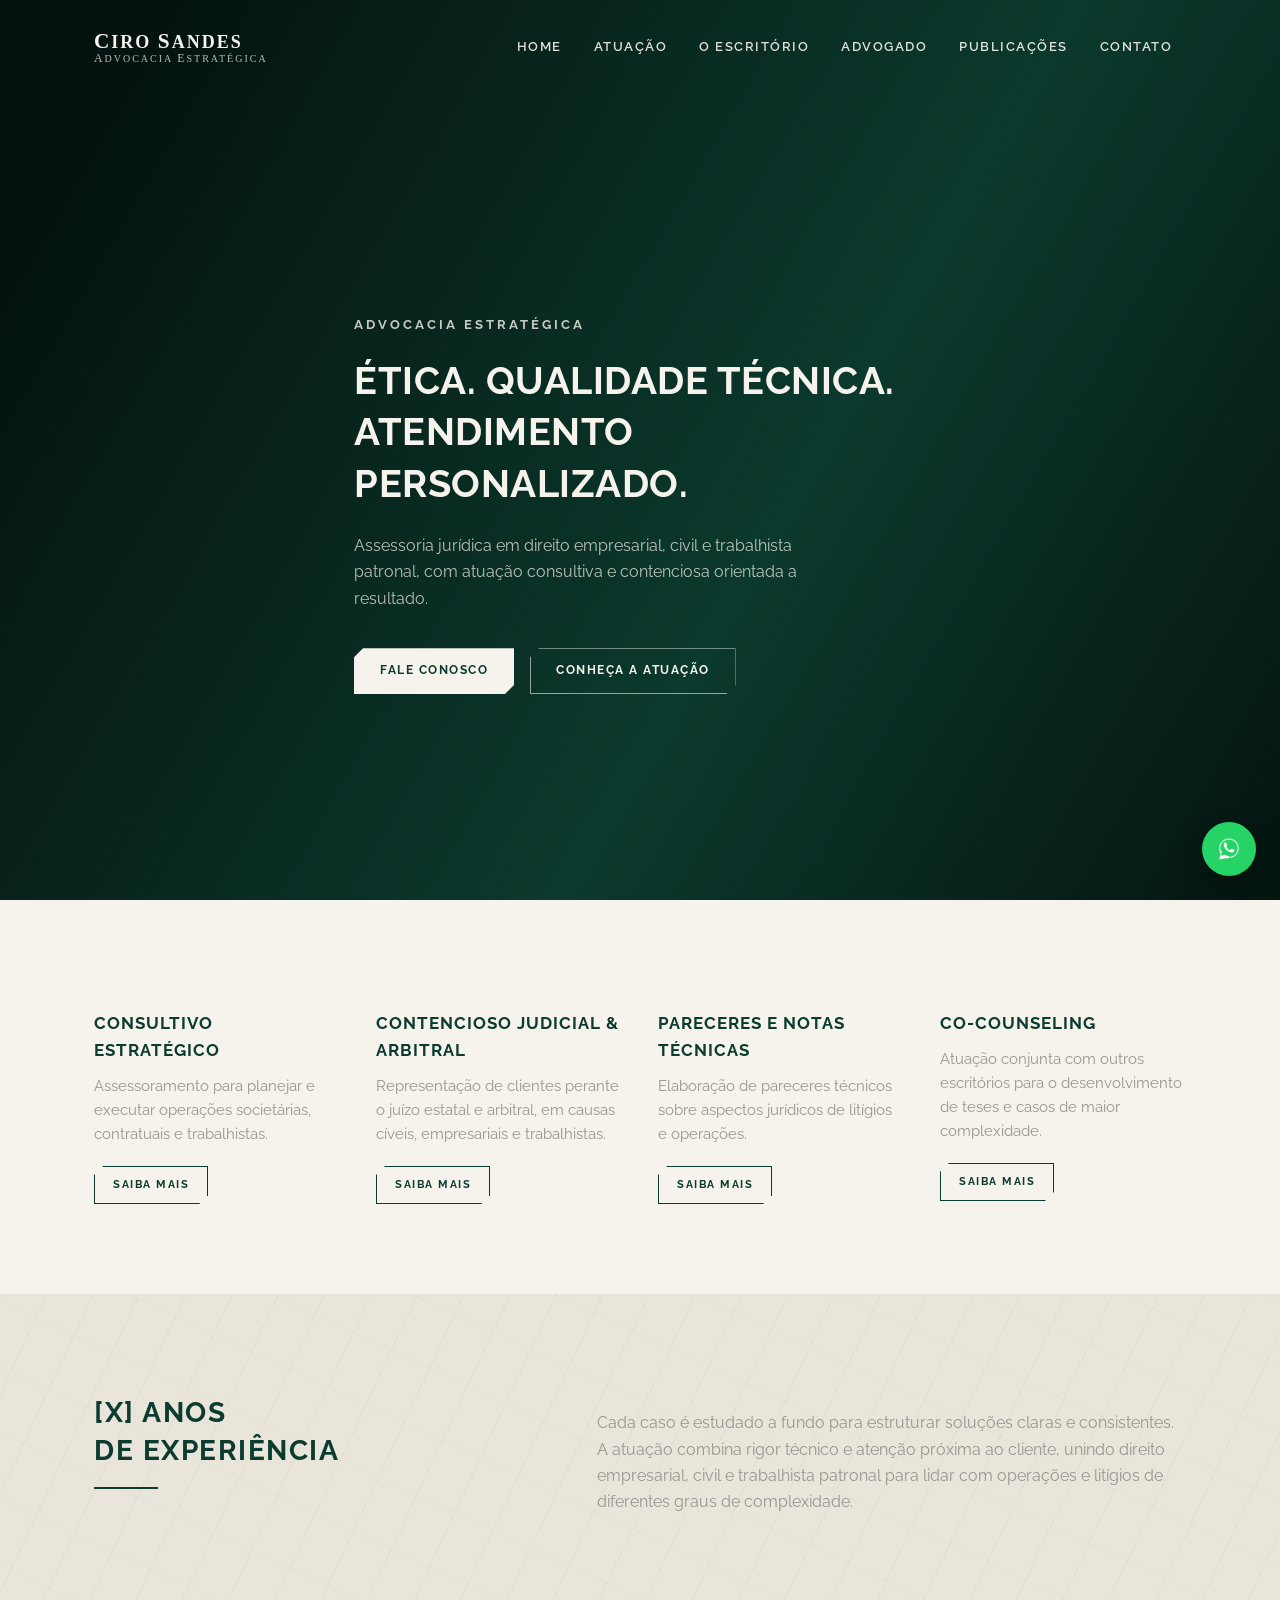
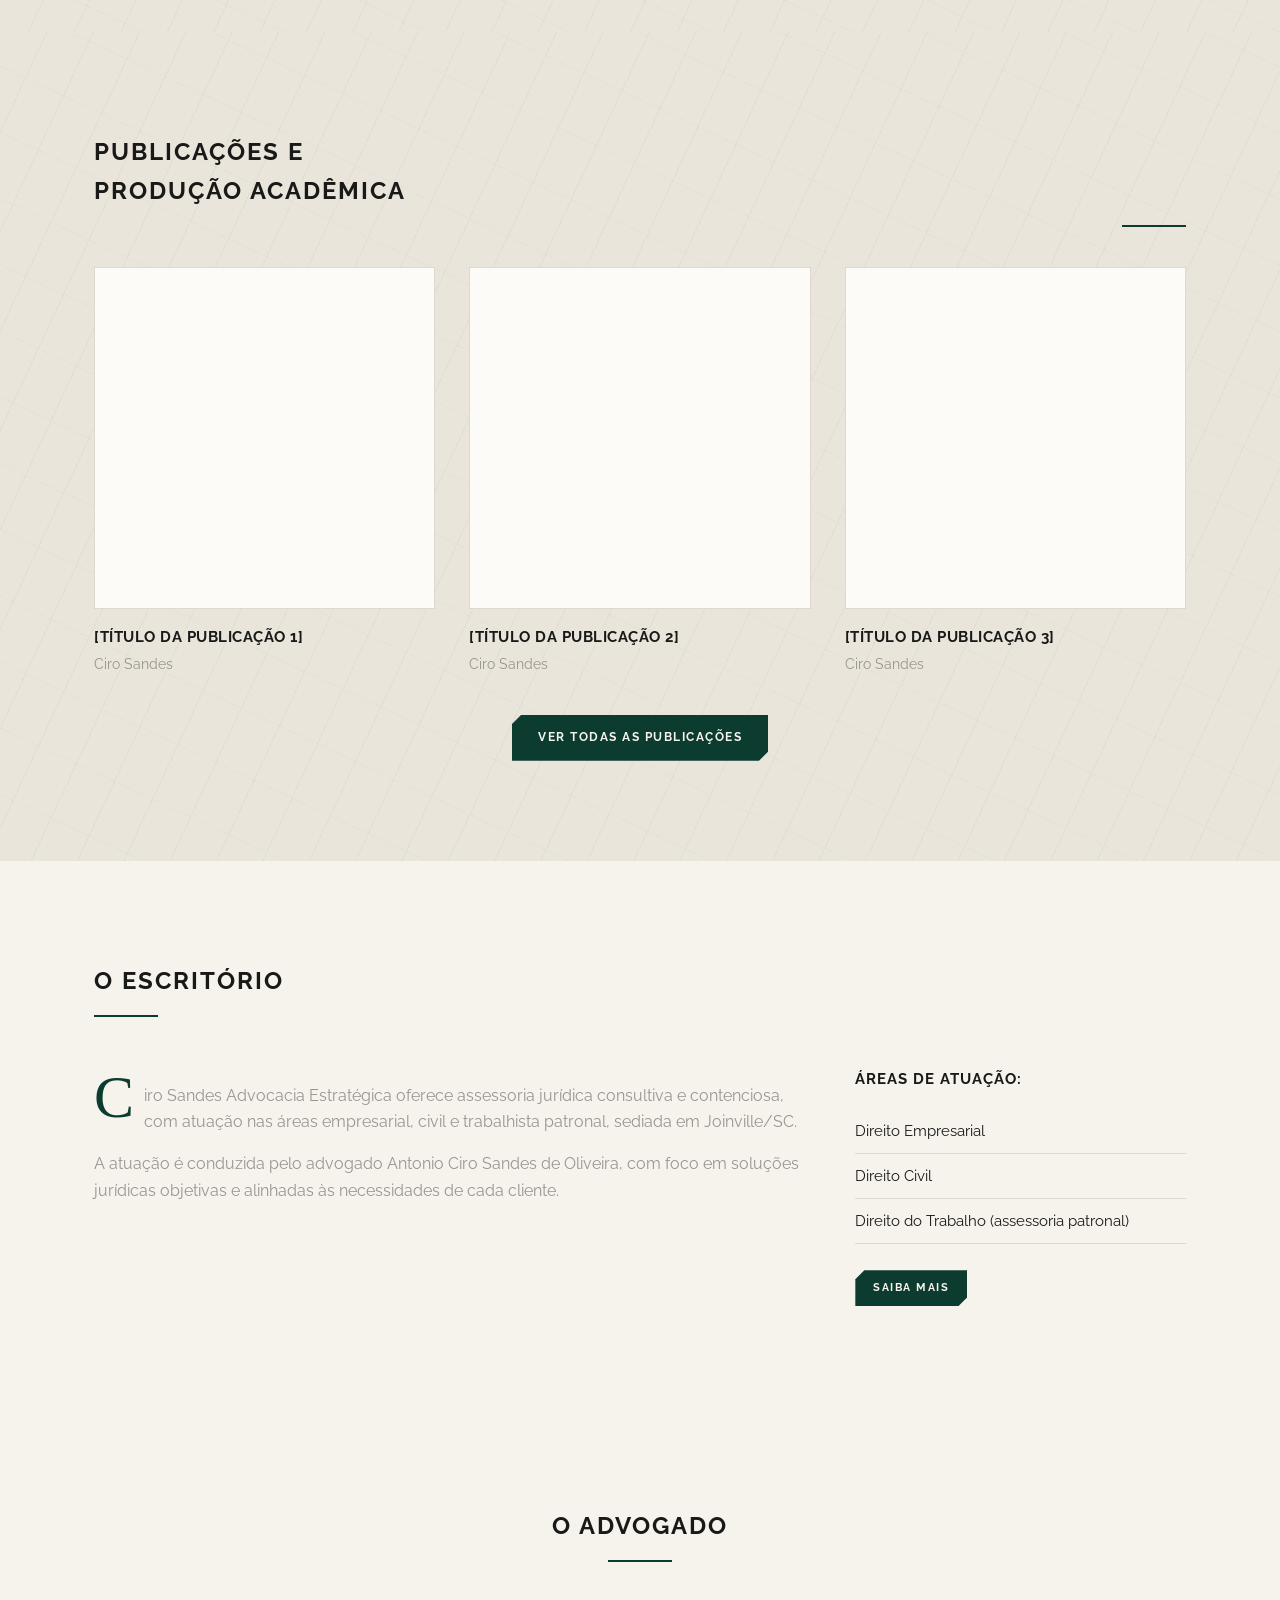
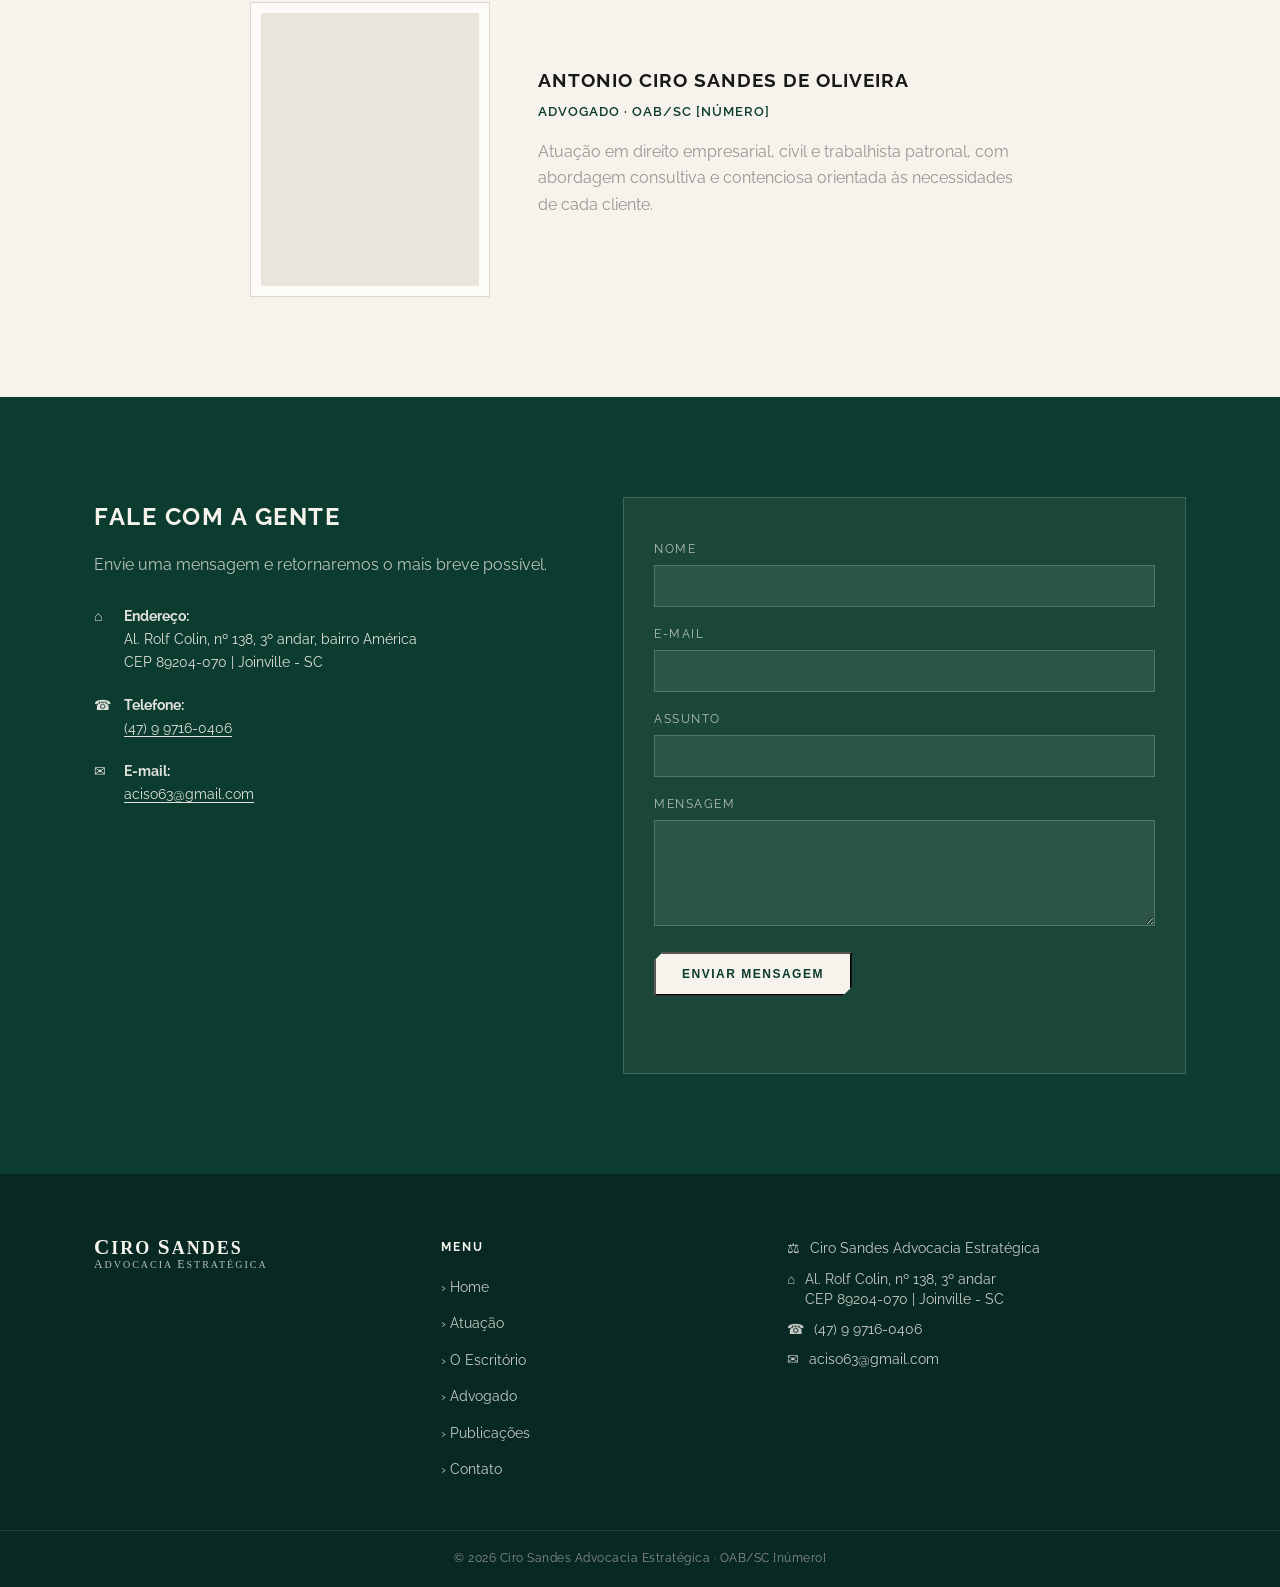
==== commit 3a1f2e92: "Rework layout to match adamek.com.br's visual language more closely Replace the generic centered-her" ====
--- a/index.html
+++ b/index.html
@@ -32,7 +32,7 @@
         <li><a href="#escritorio">O Escritório</a></li>
         <li><a href="#equipe">Advogado</a></li>
         <li><a href="#publicacoes">Publicações</a></li>
-        <li><a href="#contato" class="nav-cta">Contato</a></li>
+        <li><a href="#contato">Contato</a></li>
       </ul>
     </nav>
 
@@ -45,13 +45,14 @@
 <main id="conteudo">
 
   <!-- HERO -->
-  <section class="hero">
+  <section class="hero" id="hero">
+    <div class="hero-texture" aria-hidden="true"></div>
     <div class="container hero-inner reveal">
       <p class="eyebrow">Advocacia Estratégica</p>
-      <h1 class="cap-initials">Ética. Qualidade técnica.<br>Atendimento personalizado.</h1>
+      <h1>Ética. Qualidade técnica.<br>Atendimento personalizado.</h1>
       <p class="hero-lead">Assessoria jurídica em direito empresarial, civil e trabalhista patronal, com atuação consultiva e contenciosa orientada a resultado.</p>
       <div class="hero-actions">
-        <a href="#contato" class="btn btn-accent">Fale conosco</a>
+        <a href="#contato" class="btn btn-invert">Fale conosco</a>
         <a href="#atuacao" class="btn btn-ghost">Conheça a atuação</a>
       </div>
     </div>
@@ -61,25 +62,25 @@
   <section class="pillars" id="atuacao">
     <div class="container">
       <div class="pillars-grid reveal">
-        <article class="pillar-card" style="background-image:url('assets/img/pilares/consultivo.jpg')">
-          <div class="pillar-card-overlay"></div>
-          <h2 class="cap-initials">Consultivo estratégico</h2>
-          <p>Assessoramento para planejar e executar operações societárias, contratuais e trabalhistas com segurança jurídica.</p>
-        </article>
-        <article class="pillar-card" style="background-image:url('assets/img/pilares/contencioso.jpg')">
-          <div class="pillar-card-overlay"></div>
-          <h2 class="cap-initials">Contencioso judicial &amp; arbitral</h2>
+        <article class="pillar-col">
+          <h2>Consultivo estratégico</h2>
+          <p>Assessoramento para planejar e executar operações societárias, contratuais e trabalhistas.</p>
+          <a href="#contato" class="btn btn-outline btn-small">saiba mais</a>
+        </article>
+        <article class="pillar-col">
+          <h2>Contencioso judicial &amp; arbitral</h2>
           <p>Representação de clientes perante o juízo estatal e arbitral, em causas cíveis, empresariais e trabalhistas.</p>
-        </article>
-        <article class="pillar-card" style="background-image:url('assets/img/pilares/pareceres.jpg')">
-          <div class="pillar-card-overlay"></div>
-          <h2 class="cap-initials">Pareceres e notas técnicas</h2>
+          <a href="#contato" class="btn btn-outline btn-small">saiba mais</a>
+        </article>
+        <article class="pillar-col">
+          <h2>Pareceres e notas técnicas</h2>
           <p>Elaboração de pareceres técnicos sobre aspectos jurídicos de litígios e operações.</p>
-        </article>
-        <article class="pillar-card" style="background-image:url('assets/img/pilares/co-counseling.jpg')">
-          <div class="pillar-card-overlay"></div>
-          <h2 class="cap-initials">Co-counseling</h2>
+          <a href="#contato" class="btn btn-outline btn-small">saiba mais</a>
+        </article>
+        <article class="pillar-col">
+          <h2>Co-counseling</h2>
           <p>Atuação conjunta com outros escritórios para o desenvolvimento de teses e casos de maior complexidade.</p>
+          <a href="#contato" class="btn btn-outline btn-small">saiba mais</a>
         </article>
       </div>
     </div>
@@ -87,9 +88,10 @@
 
   <!-- EXPERIÊNCIA -->
   <section class="history">
+    <div class="history-texture" aria-hidden="true"></div>
     <div class="container history-inner reveal">
       <div class="history-headline">
-        <h2 class="cap-initials">[X] ANOS<br>DE EXPERIÊNCIA</h2>
+        <h2>[X] ANOS<br>DE EXPERIÊNCIA</h2>
         <span class="rule"></span>
       </div>
       <div class="history-text">
@@ -100,9 +102,10 @@
 
   <!-- PUBLICAÇÕES -->
   <section class="publications" id="publicacoes">
+    <div class="history-texture" aria-hidden="true"></div>
     <div class="container reveal">
       <div class="section-head">
-        <h2 class="cap-initials">PUBLICAÇÕES E<br>PRODUÇÃO ACADÊMICA</h2>
+        <h2>PUBLICAÇÕES E<br>PRODUÇÃO ACADÊMICA</h2>
         <span class="rule rule-right"></span>
       </div>
 
@@ -134,7 +137,7 @@
   <section class="about" id="escritorio">
     <div class="container about-grid reveal">
       <div class="section-head">
-        <h2 class="cap-initials">O ESCRITÓRIO</h2>
+        <h2>O ESCRITÓRIO</h2>
         <span class="rule"></span>
       </div>
 
@@ -145,7 +148,7 @@
       </div>
 
       <div class="about-areas">
-        <h3 class="cap-initials"><strong>Áreas de Atuação:</strong></h3>
+        <h3>Áreas de Atuação:</h3>
         <ul>
           <li>Direito Empresarial</li>
           <li>Direito Civil</li>
@@ -160,14 +163,16 @@
   <section class="team" id="equipe">
     <div class="container reveal">
       <div class="section-head center">
-        <h2 class="cap-initials">O ADVOGADO</h2>
+        <h2>O ADVOGADO</h2>
         <span class="rule rule-center"></span>
       </div>
 
       <div class="profile-card">
-        <div class="profile-photo" style="background-image:url('assets/img/equipe/antonio-ciro-sandes.jpg')" role="img" aria-label="Antonio Ciro Sandes de Oliveira"></div>
+        <div class="profile-photo-frame">
+          <div class="profile-photo" style="background-image:url('assets/img/equipe/antonio-ciro-sandes.jpg')" role="img" aria-label="Antonio Ciro Sandes de Oliveira"></div>
+        </div>
         <div class="profile-info">
-          <h3 class="cap-initials">Antonio Ciro Sandes de Oliveira</h3>
+          <h3>Antonio Ciro Sandes de Oliveira</h3>
           <p class="team-role">Advogado · OAB/SC [número]</p>
           <p>Atuação em direito empresarial, civil e trabalhista patronal, com abordagem consultiva e contenciosa orientada às necessidades de cada cliente.</p>
         </div>
@@ -179,12 +184,12 @@
   <section class="contact" id="contato">
     <div class="container contact-grid reveal">
       <div class="contact-info">
-        <h2 class="cap-initials">Fale com a gente</h2>
+        <h2>Fale com a gente</h2>
         <p>Envie uma mensagem e retornaremos o mais breve possível.</p>
         <ul class="contact-list">
-          <li><strong>Endereço:</strong> Al. Rolf Colin, nº 138, 3º andar, bairro América<br>CEP 89204-070 | Joinville - SC</li>
-          <li><strong>Telefone:</strong> <a href="tel:+5547997160406">(47) 9 9716-0406</a></li>
-          <li><strong>E-mail:</strong> <a href="mailto:aciso63@gmail.com">aciso63@gmail.com</a></li>
+          <li><span class="icon" aria-hidden="true">⌂</span><span><strong>Endereço:</strong><br>Al. Rolf Colin, nº 138, 3º andar, bairro América<br>CEP 89204-070 | Joinville - SC</span></li>
+          <li><span class="icon" aria-hidden="true">☎</span><span><strong>Telefone:</strong><br><a href="tel:+5547997160406">(47) 9 9716-0406</a></span></li>
+          <li><span class="icon" aria-hidden="true">✉</span><span><strong>E-mail:</strong><br><a href="mailto:aciso63@gmail.com">aciso63@gmail.com</a></span></li>
         </ul>
       </div>
 
@@ -201,7 +206,7 @@
         <label for="mensagem">Mensagem</label>
         <textarea id="mensagem" name="mensagem" rows="5" required></textarea>
 
-        <button type="submit" class="btn btn-accent">Enviar mensagem</button>
+        <button type="submit" class="btn btn-invert">Enviar mensagem</button>
         <p class="form-status" id="form-status" role="status" aria-live="polite"></p>
       </form>
     </div>
@@ -210,9 +215,41 @@
 </main>
 
 <footer class="site-footer">
-  <div class="container footer-inner">
-    <p>&copy; <span id="year"></span> Ciro Sandes Advocacia Estratégica. Todos os direitos reservados.</p>
-    <p class="footer-oab">OAB/SC [número] · Joinville - SC</p>
+  <div class="container footer-grid">
+    <div class="footer-brand">
+      <img src="assets/img/logo/ciro-sandes-logo.png" alt="Ciro Sandes Advocacia Estratégica" onerror="this.style.display='none'" />
+      <span class="brand-text cap-initials">
+        <strong>Ciro Sandes</strong>
+        <small>Advocacia Estratégica</small>
+      </span>
+    </div>
+
+    <div class="footer-nav">
+      <p class="widget-title">Menu</p>
+      <ul>
+        <li><a href="#topo">› Home</a></li>
+        <li><a href="#atuacao">› Atuação</a></li>
+        <li><a href="#escritorio">› O Escritório</a></li>
+        <li><a href="#equipe">› Advogado</a></li>
+        <li><a href="#publicacoes">› Publicações</a></li>
+        <li><a href="#contato">› Contato</a></li>
+      </ul>
+    </div>
+
+    <div class="footer-contact">
+      <ul>
+        <li><span class="icon" aria-hidden="true">⚖</span>Ciro Sandes Advocacia Estratégica</li>
+        <li><span class="icon" aria-hidden="true">⌂</span>Al. Rolf Colin, nº 138, 3º andar<br>CEP 89204-070 | Joinville - SC</li>
+        <li><span class="icon" aria-hidden="true">☎</span><a href="tel:+5547997160406">(47) 9 9716-0406</a></li>
+        <li><span class="icon" aria-hidden="true">✉</span><a href="mailto:aciso63@gmail.com">aciso63@gmail.com</a></li>
+      </ul>
+    </div>
+  </div>
+
+  <div class="footer-bottom">
+    <div class="container">
+      <p>&copy; <span id="year"></span> Ciro Sandes Advocacia Estratégica · OAB/SC [número]</p>
+    </div>
   </div>
 </footer>
 
--- a/css/style.css
+++ b/css/style.css
@@ -1,32 +1,32 @@
 /* ==========================================================================
-   Design tokens — traditional law-firm palette: navy + brass/gold on cream
+   Design tokens — ivory + dark forest green (traditional law-firm palette)
    ========================================================================== */
 :root {
-  --color-navy: #16213a;
-  --color-navy-2: #0d1526;
-  --color-gold: #a8874f;
-  --color-gold-dark: #8c6f3e;
-  --color-cream: #f7f5f0;
-  --color-white: #ffffff;
-  --color-text: #2a2f38;
-  --color-text-muted: #6b6f78;
-  --color-border: #e4e0d6;
+  --color-bg: #f6f3ed;        /* fundo principal — marfim / off-white quente */
+  --color-bg-alt: #eae5db;    /* fundo alternativo recomendado — bege claro */
+  --color-white: #fcfbf8;     /* branco auxiliar — branco suave */
+  --color-green: #0c3c2f;     /* verde institucional — verde floresta escuro */
+  --color-green-dark: #082923;
+  --color-text: #191918;      /* texto principal escuro — preto quente */
+  --color-text-muted: #989590;/* cinza/taupe auxiliar */
+  --color-border: #ded9d0;    /* bordas — bege/cinza muito claro */
 
   --font-heading: Georgia, 'Times New Roman', serif;
   --font-base: 'Raleway', sans-serif;
 
   --container-width: 1140px;
-  --radius: 4px;
+  --header-height: 96px;
   --transition: 0.25s ease;
 }
 
 @media (prefers-color-scheme: dark) {
   :root {
-    --color-cream: #1a1d24;
-    --color-white: #21242c;
-    --color-text: #e8e8e8;
-    --color-text-muted: #b3b3b3;
-    --color-border: #343945;
+    --color-bg: #1a1d1c;
+    --color-bg-alt: #21241f;
+    --color-white: #22251f;
+    --color-text: #ece9e2;
+    --color-text-muted: #a8a49a;
+    --color-border: #34382f;
   }
 }
 
@@ -39,8 +39,8 @@
   margin: 0;
   font-family: var(--font-base);
   color: var(--color-text);
-  background: var(--color-white);
-  line-height: 1.6;
+  background: var(--color-bg);
+  line-height: 1.65;
   -webkit-font-smoothing: antialiased;
 }
 img { max-width: 100%; display: block; }
@@ -48,9 +48,9 @@
 ul { list-style: none; margin: 0; padding: 0; }
 h1, h2, h3, h4 {
   margin: 0 0 0.6em;
-  font-family: var(--font-heading);
   font-weight: 700;
-  letter-spacing: 0.3px;
+  text-transform: uppercase;
+  letter-spacing: 1.5px;
 }
 
 .container {
@@ -63,45 +63,50 @@
   position: absolute;
   left: -999px;
   top: 0;
-  background: var(--color-gold);
-  color: #1a1a1a;
+  background: var(--color-green);
+  color: var(--color-bg);
   padding: 10px 16px;
   z-index: 1000;
 }
 .skip-link:focus { left: 0; }
 
-/* Enlarged initial letters on important words (progressive enhancement via JS) */
+/* Enlarged initial letters on important words in the wordmark (JS-applied) */
 .cap-initial {
   font-size: 1.18em;
   line-height: 0;
 }
 
 /* ==========================================================================
-   Header
+   Header — transparent over the hero, solid forest green once scrolled
    ========================================================================== */
 .site-header {
-  position: sticky;
+  position: fixed;
   top: 0;
-  z-index: 100;
-  background: var(--color-cream);
-  border-bottom: 1px solid var(--color-border);
+  left: 0;
+  right: 0;
+  z-index: 200;
+  height: var(--header-height);
+  background: transparent;
+  transition: background var(--transition), height var(--transition), box-shadow var(--transition);
+}
+.site-header.is-scrolled {
+  background: var(--color-green);
+  height: 72px;
+  box-shadow: 0 2px 14px rgba(0,0,0,0.25);
 }
 .header-inner {
   display: flex;
   align-items: center;
   justify-content: space-between;
-  height: 84px;
+  height: 100%;
 }
 .brand {
   display: flex;
   align-items: center;
   gap: 12px;
-  color: var(--color-navy);
-}
-.brand-logo {
-  height: 40px;
-  width: auto;
-}
+  color: var(--color-bg);
+}
+.brand-logo { height: 38px; width: auto; }
 .brand-text {
   font-family: var(--font-heading);
   font-weight: 700;
@@ -111,40 +116,34 @@
 }
 .brand-text strong {
   text-transform: uppercase;
-  font-size: 19px;
+  font-size: 18px;
   letter-spacing: 2px;
   font-weight: 700;
+  color: var(--color-bg);
 }
 .brand-text small {
   font-weight: 400;
   text-transform: uppercase;
-  color: var(--color-gold-dark);
-  font-size: 10.5px;
+  color: var(--color-bg);
+  opacity: 0.75;
+  font-size: 10px;
   letter-spacing: 2px;
 }
 
-.main-nav ul {
-  display: flex;
-  gap: 8px;
-  align-items: center;
-}
+.main-nav ul { display: flex; gap: 4px; align-items: center; }
 .main-nav a {
   display: block;
   padding: 10px 14px;
-  color: var(--color-navy);
-  font-size: 13px;
+  color: var(--color-bg);
+  font-size: 12.5px;
   font-weight: 600;
   text-transform: uppercase;
-  letter-spacing: 1px;
-  border-radius: var(--radius);
-  transition: color var(--transition), background var(--transition);
-}
-.main-nav a:hover { color: var(--color-gold-dark); }
-.main-nav a.nav-cta {
-  background: var(--color-navy);
-  color: var(--color-white);
-}
-.main-nav a.nav-cta:hover { background: var(--color-navy-2); color: var(--color-white); }
+  letter-spacing: 1.5px;
+  border-bottom: 1px solid transparent;
+  transition: color var(--transition), border-color var(--transition), opacity var(--transition);
+  opacity: 0.9;
+}
+.main-nav a:hover { opacity: 1; border-color: var(--color-bg); }
 
 .nav-toggle {
   display: none;
@@ -160,8 +159,8 @@
 .nav-toggle span {
   display: block;
   height: 2px;
-  background: var(--color-navy);
-  border-radius: 2px;
+  background: var(--color-bg);
+  border-radius: 1px;
   transition: transform var(--transition), opacity var(--transition);
 }
 .nav-toggle[aria-expanded="true"] span:nth-child(1) { transform: translateY(7px) rotate(45deg); }
@@ -172,175 +171,157 @@
   .nav-toggle { display: flex; }
   .main-nav {
     position: absolute;
-    top: 84px;
+    top: 100%;
     left: 0;
     right: 0;
-    background: var(--color-cream);
-    border-bottom: 1px solid var(--color-border);
+    background: var(--color-green);
     max-height: 0;
     overflow: hidden;
     transition: max-height var(--transition);
   }
   .main-nav.open { max-height: 400px; }
   .main-nav ul { flex-direction: column; align-items: stretch; padding: 8px 24px 20px; gap: 0; }
-  .main-nav a { padding: 14px 0; border-bottom: 1px solid var(--color-border); }
-  .main-nav a.nav-cta { text-align: center; margin-top: 10px; border-radius: var(--radius); }
-}
-
-/* ==========================================================================
-   Buttons
+  .main-nav a { padding: 14px 0; border-bottom: 1px solid rgba(255,255,255,0.12); opacity: 1; }
+}
+
+/* ==========================================================================
+   Buttons — flat, cut corners, no shadow, no lift (traditional, not "SaaS")
+   btn-accent  = solid green / cream text -> for light-bg sections
+   btn-invert  = solid cream / green text -> for dark green sections
+   btn-outline = green border            -> for light-bg sections
+   btn-ghost   = cream border             -> for dark green sections
    ========================================================================== */
 .btn {
+  --cut: 9px;
   display: inline-block;
-  padding: 14px 28px;
-  font-size: 13px;
+  padding: 13px 26px;
+  font-size: 12px;
   font-weight: 700;
   text-transform: uppercase;
-  letter-spacing: 1px;
-  border-radius: var(--radius);
-  transition: background var(--transition), color var(--transition), transform var(--transition);
-}
-.btn-accent { background: var(--color-gold); color: #1a1a1a; }
-.btn-accent:hover { background: var(--color-gold-dark); transform: translateY(-2px); }
-.btn-ghost { border: 2px solid rgba(255,255,255,0.6); color: #fff; }
-.btn-ghost:hover { border-color: var(--color-gold); color: var(--color-gold); }
-.btn-small { padding: 10px 20px; font-size: 12px; }
-
-.link-arrow {
-  display: inline-block;
-  margin-top: 8px;
-  font-weight: 700;
-  font-size: 13px;
-  text-transform: uppercase;
-  letter-spacing: 1px;
-  color: var(--color-gold-dark);
-}
-
-/* ==========================================================================
-   Hero
+  letter-spacing: 1.5px;
+  clip-path: polygon(var(--cut) 0, 100% 0, 100% calc(100% - var(--cut)), calc(100% - var(--cut)) 100%, 0 100%, 0 var(--cut));
+  transition: background var(--transition), color var(--transition), border-color var(--transition);
+}
+.btn-accent { background: var(--color-green); color: var(--color-bg); }
+.btn-accent:hover { background: var(--color-green-dark); }
+.btn-invert { background: var(--color-bg); color: var(--color-green); }
+.btn-invert:hover { background: var(--color-white); }
+.btn-ghost { border: 1px solid rgba(246,243,237,0.6); color: var(--color-bg); padding: 12px 25px; }
+.btn-ghost:hover { border-color: var(--color-bg); background: rgba(246,243,237,0.08); }
+.btn-outline { border: 1px solid var(--color-green); color: var(--color-green); padding: 12px 25px; }
+.btn-outline:hover { background: var(--color-green); color: var(--color-bg); }
+.btn-small { padding: 9px 18px; font-size: 11px; }
+
+/* ==========================================================================
+   Hero — full height, textured dark-green background, left-aligned content
    ========================================================================== */
 .hero {
-  background: linear-gradient(135deg, var(--color-navy) 0%, var(--color-navy-2) 100%);
-  color: #fff;
-  padding: 140px 0 110px;
-  text-align: center;
-}
-.hero-inner { max-width: 760px; margin: 0 auto; }
+  position: relative;
+  min-height: 100vh;
+  display: flex;
+  align-items: center;
+  overflow: hidden;
+  background: var(--color-green-dark);
+  color: var(--color-bg);
+}
+.hero-texture {
+  position: absolute;
+  inset: 0;
+  background:
+    linear-gradient(120deg, rgba(4,18,14,0.94) 10%, rgba(12,60,47,0.85) 60%, rgba(4,18,14,0.92) 100%),
+    repeating-linear-gradient(115deg, rgba(246,243,237,0.035) 0 1px, transparent 1px 46px),
+    repeating-linear-gradient(25deg, rgba(246,243,237,0.02) 0 1px, transparent 1px 64px);
+}
+.hero-inner {
+  position: relative;
+  max-width: 620px;
+  text-align: left;
+  padding-top: var(--header-height);
+}
 .eyebrow {
-  color: var(--color-gold);
+  color: var(--color-bg);
+  opacity: 0.8;
   text-transform: uppercase;
   letter-spacing: 3px;
   font-weight: 700;
-  font-size: 13px;
-  margin-bottom: 18px;
-  font-family: var(--font-base);
+  font-size: 12.5px;
+  margin-bottom: 20px;
 }
 .hero h1 {
-  font-size: clamp(28px, 5vw, 44px);
-  line-height: 1.3;
-  margin-bottom: 22px;
+  font-size: clamp(26px, 4vw, 38px);
+  line-height: 1.35;
+  letter-spacing: 0.5px;
+  margin-bottom: 24px;
+  color: var(--color-bg);
 }
 .hero-lead {
-  color: #cfd2d9;
-  font-size: 17px;
-  max-width: 560px;
-  margin: 0 auto 34px;
-}
-.hero-actions { display: flex; gap: 16px; justify-content: center; flex-wrap: wrap; }
+  color: var(--color-bg);
+  opacity: 0.75;
+  font-size: 16px;
+  text-transform: none;
+  letter-spacing: normal;
+  max-width: 480px;
+  margin: 0 0 36px;
+}
+.hero-actions { display: flex; gap: 16px; flex-wrap: wrap; }
 
 /* ==========================================================================
    Section heads / rules
    ========================================================================== */
-.section-head h2 {
-  font-size: 26px;
-  letter-spacing: 1.5px;
-}
+.section-head h2 { font-size: 24px; letter-spacing: 2px; color: var(--color-text); }
 .section-head.center { text-align: center; }
 .rule {
   display: block;
-  width: 70px;
-  height: 3px;
-  background: var(--color-gold);
-  margin-top: 10px;
+  width: 64px;
+  height: 2px;
+  background: var(--color-green);
+  margin-top: 12px;
 }
 .rule-right { margin-left: auto; }
 .rule-center { margin-left: auto; margin-right: auto; }
 .section-cta { text-align: center; margin-top: 40px; }
 
 /* ==========================================================================
-   Pillars — photo cards with a gold frame, 2x2 with a center divider
-   ========================================================================== */
-.pillars { padding: 90px 0; background: var(--color-white); }
+   Pillars — plain columns, no cards, no shadows
+   ========================================================================== */
+.pillars { padding: 110px 0 90px; background: var(--color-bg); }
 .pillars-grid {
   display: grid;
-  grid-template-columns: 1fr 1fr;
-  gap: 30px 60px;
-  position: relative;
-}
-.pillars-grid::before {
-  content: '';
-  position: absolute;
-  top: 0;
-  bottom: 0;
-  left: 50%;
-  width: 1px;
-  background: var(--color-border);
-}
-.pillar-card {
-  position: relative;
-  padding: 34px 30px;
-  min-height: 220px;
-  display: flex;
-  flex-direction: column;
-  justify-content: center;
-  border: 2px solid var(--color-gold);
-  border-radius: var(--radius);
-  overflow: hidden;
-  background-color: var(--color-navy);
-  background-size: cover;
-  background-position: center;
-  transition: box-shadow var(--transition), transform var(--transition);
-}
-.pillar-card-overlay {
+  grid-template-columns: repeat(4, 1fr);
+  gap: 44px 36px;
+}
+.pillar-col h2 { font-size: 16.5px; letter-spacing: 1px; color: var(--color-green); }
+.pillar-col p { color: var(--color-text-muted); font-size: 14.5px; margin: 0 0 20px; text-transform: none; letter-spacing: normal; }
+
+@media (max-width: 900px) {
+  .pillars-grid { grid-template-columns: repeat(2, 1fr); }
+}
+@media (max-width: 560px) {
+  .pillars-grid { grid-template-columns: 1fr; }
+}
+
+/* ==========================================================================
+   Textured alternate sections (experience / publications)
+   ========================================================================== */
+.history, .publications { position: relative; background: var(--color-bg-alt); }
+.history-texture {
   position: absolute;
   inset: 0;
-  background: linear-gradient(135deg, rgba(13,21,38,0.82), rgba(13,21,38,0.68));
-}
-.pillar-card h2,
-.pillar-card p {
+  background:
+    repeating-linear-gradient(115deg, rgba(12,60,47,0.045) 0 1px, transparent 1px 42px),
+    repeating-linear-gradient(25deg, rgba(12,60,47,0.025) 0 1px, transparent 1px 60px);
+}
+
+.history { padding: 100px 0; }
+.history-inner {
   position: relative;
-  z-index: 1;
-}
-.pillar-card:hover { box-shadow: 0 14px 30px rgba(0,0,0,0.18); transform: translateY(-4px); }
-.pillar-card h2 { font-size: 21px; color: #fff; }
-.pillar-card p { color: #dfe2e8; font-size: 15px; margin: 0; }
-
-@media (max-width: 860px) {
-  .pillars-grid { grid-template-columns: 1fr; }
-  .pillars-grid::before { display: none; }
-}
-
-/* ==========================================================================
-   Experience / stats
-   ========================================================================== */
-.history {
-  background: var(--color-navy);
-  color: #fff;
-  padding: 100px 0;
-}
-.history-inner {
   display: grid;
   grid-template-columns: 1fr 1.3fr;
   gap: 50px;
   align-items: start;
 }
-.history-headline h2 {
-  font-size: 30px;
-  line-height: 1.3;
-  color: var(--color-gold);
-}
-.history-text p { color: #d6d8dd; font-size: 16px; font-family: var(--font-base); }
-.accent { color: var(--color-gold); }
+.history-headline h2 { font-size: 28px; line-height: 1.35; color: var(--color-green); }
+.history-text p { color: var(--color-text-muted); font-size: 16px; text-transform: none; letter-spacing: normal; }
 
 @media (max-width: 780px) {
   .history-inner { grid-template-columns: 1fr; }
@@ -349,21 +330,22 @@
 /* ==========================================================================
    Publications
    ========================================================================== */
-.publications { padding: 100px 0; background: var(--color-cream); }
+.publications { padding: 100px 0; }
+.publications .container { position: relative; }
+.pub-thumb {
+  aspect-ratio: 1;
+  background: var(--color-white);
+  border: 1px solid var(--color-border);
+  margin-bottom: 16px;
+}
 .pub-grid {
   display: grid;
   grid-template-columns: repeat(3, 1fr);
   gap: 34px;
   margin-top: 40px;
 }
-.pub-thumb {
-  aspect-ratio: 1;
-  background: linear-gradient(135deg, #d8d2c2, #f0ede3);
-  border-radius: var(--radius);
-  margin-bottom: 16px;
-}
-.pub-card h3 { font-size: 16px; margin-bottom: 4px; }
-.pub-author { color: var(--color-text-muted); font-size: 14px; margin: 0; font-family: var(--font-base); }
+.pub-card h3 { font-size: 14.5px; letter-spacing: 0.5px; margin-bottom: 4px; color: var(--color-text); }
+.pub-author { color: var(--color-text-muted); font-size: 13.5px; margin: 0; text-transform: none; letter-spacing: normal; }
 
 @media (max-width: 860px) {
   .pub-grid { grid-template-columns: 1fr; }
@@ -372,30 +354,33 @@
 /* ==========================================================================
    About
    ========================================================================== */
-.about { padding: 100px 0; background: var(--color-white); }
+.about { padding: 100px 0; background: var(--color-bg); }
 .about-grid {
   display: grid;
   grid-template-columns: 1fr 1fr 1fr;
   gap: 50px;
 }
 .about-grid .section-head { grid-column: 1 / -1; }
-.about-text { grid-column: span 2; position: relative; font-family: var(--font-base); }
+.about-text { grid-column: span 2; position: relative; }
 .dropcap {
   float: left;
   font-family: var(--font-heading);
-  font-size: 64px;
-  line-height: 0.8;
-  font-weight: 700;
-  color: var(--color-gold-dark);
-  margin-right: 8px;
-  margin-top: 6px;
-}
-.about-text p { color: var(--color-text-muted); }
-.about-areas ul { margin: 18px 0 26px; font-family: var(--font-base); }
+  font-size: 60px;
+  line-height: 0.75;
+  font-weight: 300;
+  color: var(--color-green);
+  margin-right: 10px;
+  margin-top: 8px;
+}
+.about-text p { color: var(--color-text-muted); text-transform: none; letter-spacing: normal; }
+.about-areas h3 { font-size: 15px; letter-spacing: 1px; color: var(--color-text); }
+.about-areas ul { margin: 18px 0 26px; }
 .about-areas li {
   padding: 10px 0;
   border-bottom: 1px solid var(--color-border);
-  font-size: 15px;
+  font-size: 14.5px;
+  text-transform: none;
+  color: var(--color-text);
 }
 
 @media (max-width: 900px) {
@@ -406,89 +391,88 @@
 /* ==========================================================================
    Advogado (profile)
    ========================================================================== */
-.team { padding: 100px 0; background: var(--color-cream); }
+.team { padding: 100px 0; background: var(--color-bg); }
 .profile-card {
   margin-top: 40px;
   display: grid;
-  grid-template-columns: 220px 1fr;
-  gap: 44px;
+  grid-template-columns: 240px 1fr;
+  gap: 48px;
   align-items: center;
-  max-width: 760px;
+  max-width: 780px;
   margin-left: auto;
   margin-right: auto;
 }
+.profile-photo-frame { border: 1px solid var(--color-border); padding: 10px; background: var(--color-white); }
 .profile-photo {
-  aspect-ratio: 1;
-  border-radius: 50%;
-  background-color: #d8d2c2;
+  aspect-ratio: 4 / 5;
+  background-color: var(--color-bg-alt);
   background-size: cover;
   background-position: center top;
-  border: 3px solid var(--color-gold);
-}
-.profile-info h3 { font-size: 22px; margin-bottom: 4px; }
-.profile-info p { font-family: var(--font-base); color: var(--color-text-muted); }
+}
+.profile-info h3 { font-size: 19px; letter-spacing: 1px; margin-bottom: 6px; color: var(--color-text); }
+.profile-info p { text-transform: none; letter-spacing: normal; color: var(--color-text-muted); }
 .team-role {
-  color: var(--color-gold-dark) !important;
-  font-size: 13px;
-  margin: 0 0 12px;
-  text-transform: uppercase;
-  letter-spacing: 0.5px;
+  color: var(--color-green) !important;
+  font-size: 12.5px;
+  margin: 0 0 14px;
+  text-transform: uppercase !important;
+  letter-spacing: 1px !important;
   font-weight: 600;
 }
 
 @media (max-width: 600px) {
   .profile-card { grid-template-columns: 1fr; text-align: center; }
-  .profile-photo { width: 160px; margin: 0 auto; }
+  .profile-photo-frame { width: 200px; margin: 0 auto; }
 }
 
 /* ==========================================================================
    Contact
    ========================================================================== */
-.contact { padding: 100px 0; background: var(--color-navy-2); color: #fff; }
-.contact-info h2 { font-size: 26px; }
+.contact { padding: 100px 0; background: var(--color-green); color: var(--color-bg); }
+.contact-info h2 { font-size: 24px; color: var(--color-bg); }
 .contact-grid {
   display: grid;
   grid-template-columns: 1fr 1.2fr;
   gap: 60px;
 }
-.contact-info p { color: #cfd2d9; font-family: var(--font-base); }
-.contact-list { margin-top: 26px; display: flex; flex-direction: column; gap: 16px; font-family: var(--font-base); }
-.contact-list li { font-size: 14px; color: #d8dae0; }
-.contact-list a { color: var(--color-gold); }
+.contact-info > p { color: var(--color-bg); opacity: 0.75; text-transform: none; letter-spacing: normal; }
+.contact-list { margin-top: 26px; display: flex; flex-direction: column; gap: 20px; }
+.contact-list li { display: flex; gap: 12px; font-size: 14px; color: var(--color-bg); opacity: 0.9; }
+.contact-list .icon { flex-shrink: 0; width: 18px; opacity: 1; }
+.contact-list a { color: var(--color-bg); text-decoration: underline; text-underline-offset: 3px; }
 
 .contact-form {
   display: flex;
   flex-direction: column;
   gap: 6px;
-  background: rgba(255,255,255,0.04);
+  background: rgba(246,243,237,0.06);
+  border: 1px solid rgba(246,243,237,0.18);
   padding: 30px;
-  border-radius: var(--radius);
-  font-family: var(--font-base);
 }
 .contact-form label {
-  font-size: 12px;
-  text-transform: uppercase;
-  letter-spacing: 1px;
-  color: #bbb;
+  font-size: 11.5px;
+  text-transform: uppercase;
+  letter-spacing: 1.5px;
+  color: var(--color-bg);
+  opacity: 0.7;
   margin-top: 12px;
 }
 .contact-form input,
 .contact-form textarea {
-  background: rgba(255,255,255,0.08);
-  border: 1px solid rgba(255,255,255,0.15);
-  border-radius: var(--radius);
+  background: rgba(246,243,237,0.08);
+  border: 1px solid rgba(246,243,237,0.2);
   padding: 12px 14px;
-  color: #fff;
+  color: var(--color-bg);
   font-family: inherit;
   font-size: 14px;
 }
 .contact-form input:focus,
 .contact-form textarea:focus {
-  outline: 2px solid var(--color-gold);
+  outline: 1px solid var(--color-bg);
   outline-offset: 1px;
 }
 .contact-form button { margin-top: 20px; align-self: flex-start; }
-.form-status { font-size: 13px; color: var(--color-gold); min-height: 1.2em; }
+.form-status { font-size: 13px; color: var(--color-bg); min-height: 1.2em; text-transform: none; letter-spacing: normal; }
 
 @media (max-width: 860px) {
   .contact-grid { grid-template-columns: 1fr; }
@@ -497,16 +481,49 @@
 /* ==========================================================================
    Footer
    ========================================================================== */
-.site-footer { background: var(--color-navy); color: #9aa0ac; padding: 28px 0; }
-.footer-inner {
-  display: flex;
-  justify-content: space-between;
-  flex-wrap: wrap;
-  gap: 8px;
-  font-size: 13px;
-  font-family: var(--font-base);
-}
-.footer-inner p { margin: 0; }
+.site-footer { background: var(--color-green-dark); color: #c7cbc4; }
+.footer-grid {
+  display: grid;
+  grid-template-columns: 1fr 1fr 1.3fr;
+  gap: 40px;
+  padding: 64px 24px 48px;
+}
+.footer-brand { display: flex; align-items: flex-start; gap: 12px; }
+.footer-brand img { height: 40px; }
+.footer-brand .brand-text strong,
+.footer-brand .brand-text small { color: var(--color-bg); }
+
+.widget-title {
+  color: var(--color-bg);
+  font-size: 12px;
+  text-transform: uppercase;
+  letter-spacing: 2px;
+  margin: 0 0 16px;
+  font-weight: 700;
+}
+.footer-nav ul, .footer-contact ul { display: flex; flex-direction: column; gap: 10px; }
+.footer-nav a { font-size: 13.5px; color: #c7cbc4; transition: color var(--transition); }
+.footer-nav a:hover { color: var(--color-bg); }
+.footer-contact li { display: flex; gap: 10px; font-size: 13.5px; line-height: 1.5; }
+.footer-contact .icon { flex-shrink: 0; }
+.footer-contact a { color: #c7cbc4; }
+.footer-contact a:hover { color: var(--color-bg); }
+
+.footer-bottom {
+  border-top: 1px solid rgba(246,243,237,0.1);
+  padding: 18px 0;
+}
+.footer-bottom p {
+  margin: 0;
+  font-size: 12px;
+  color: #8a8f87;
+  text-align: center;
+  letter-spacing: 0.5px;
+}
+
+@media (max-width: 780px) {
+  .footer-grid { grid-template-columns: 1fr; }
+}
 
 /* ==========================================================================
    WhatsApp FAB
@@ -515,19 +532,19 @@
   position: fixed;
   right: 24px;
   bottom: 24px;
-  width: 56px;
-  height: 56px;
+  width: 54px;
+  height: 54px;
   border-radius: 50%;
   background: #25d366;
   display: flex;
   align-items: center;
   justify-content: center;
-  box-shadow: 0 6px 20px rgba(0,0,0,0.25);
+  box-shadow: 0 6px 20px rgba(0,0,0,0.3);
   z-index: 90;
   transition: transform var(--transition);
 }
 .whatsapp-fab:hover { transform: scale(1.08); }
-.whatsapp-fab svg { width: 28px; height: 28px; fill: #fff; }
+.whatsapp-fab svg { width: 26px; height: 26px; fill: #fff; }
 
 /* ==========================================================================
    Reveal on scroll (progressive enhancement: hidden state only applied by JS,
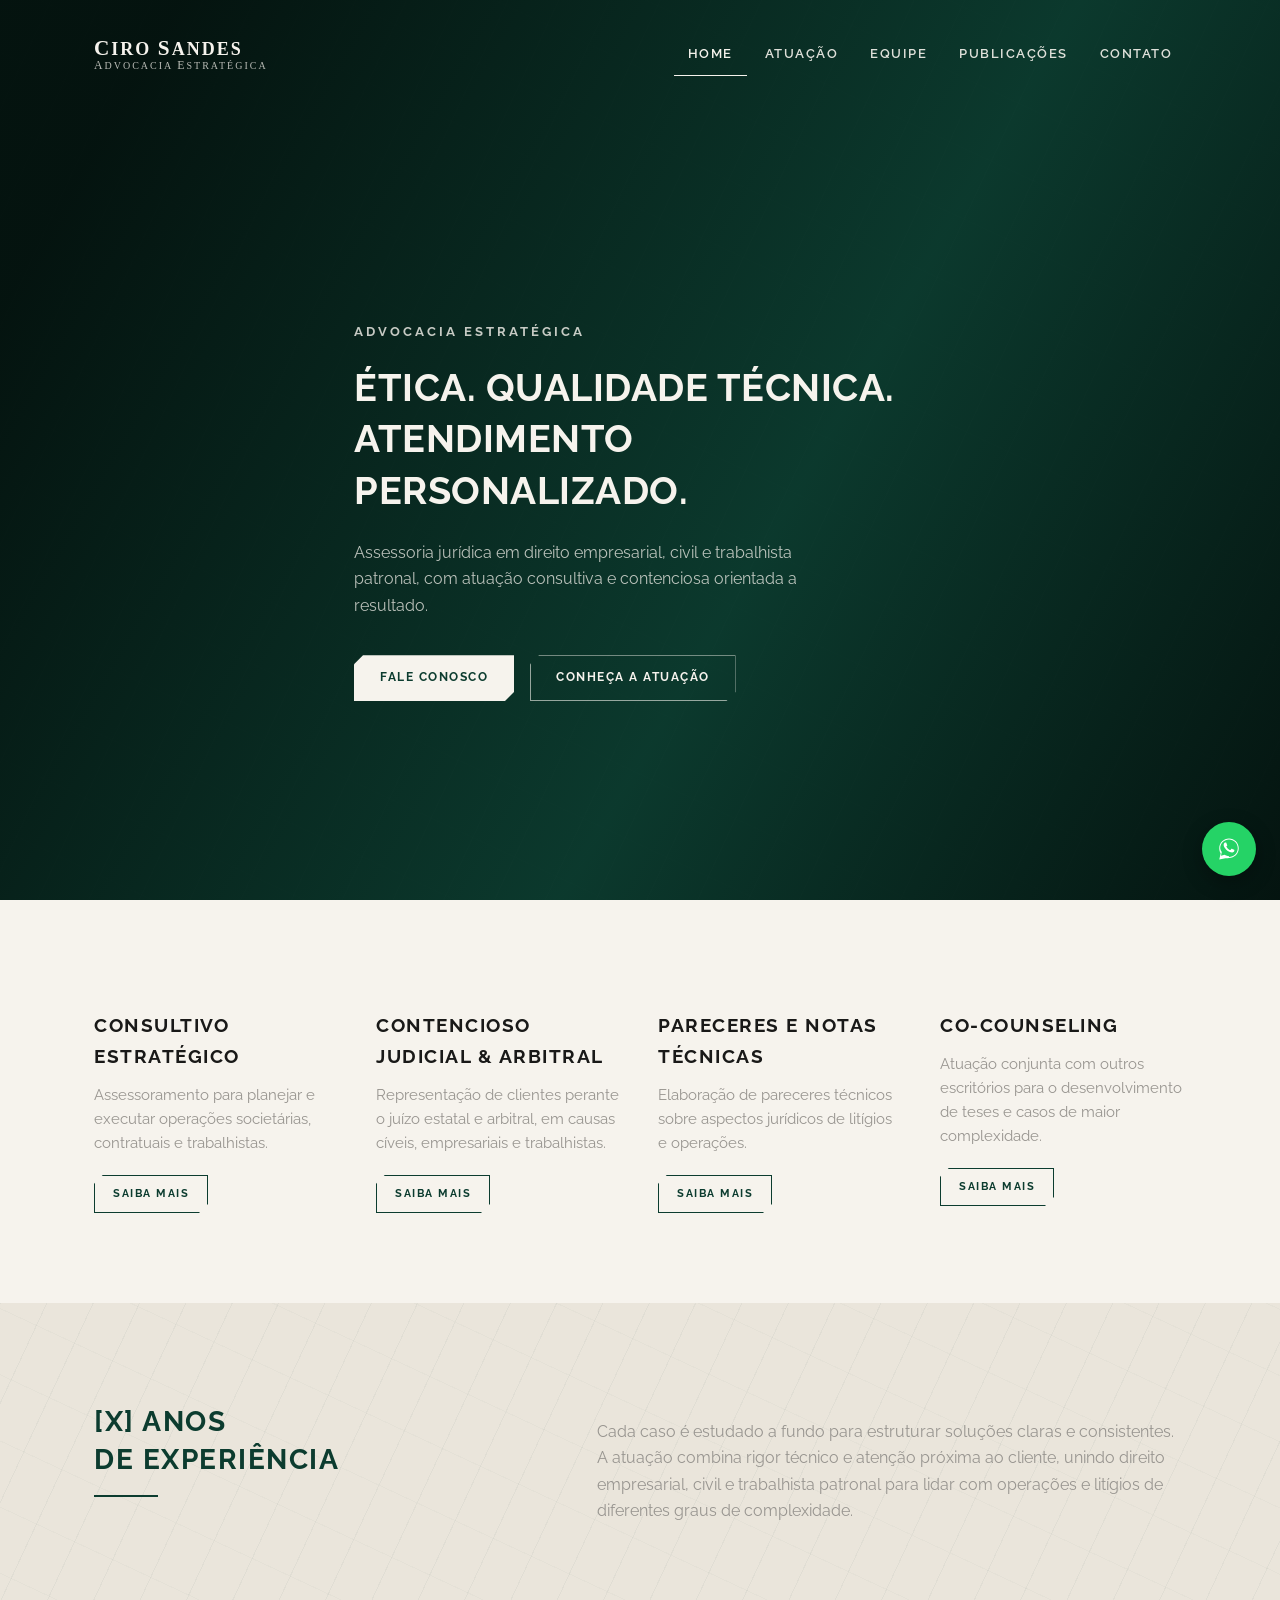
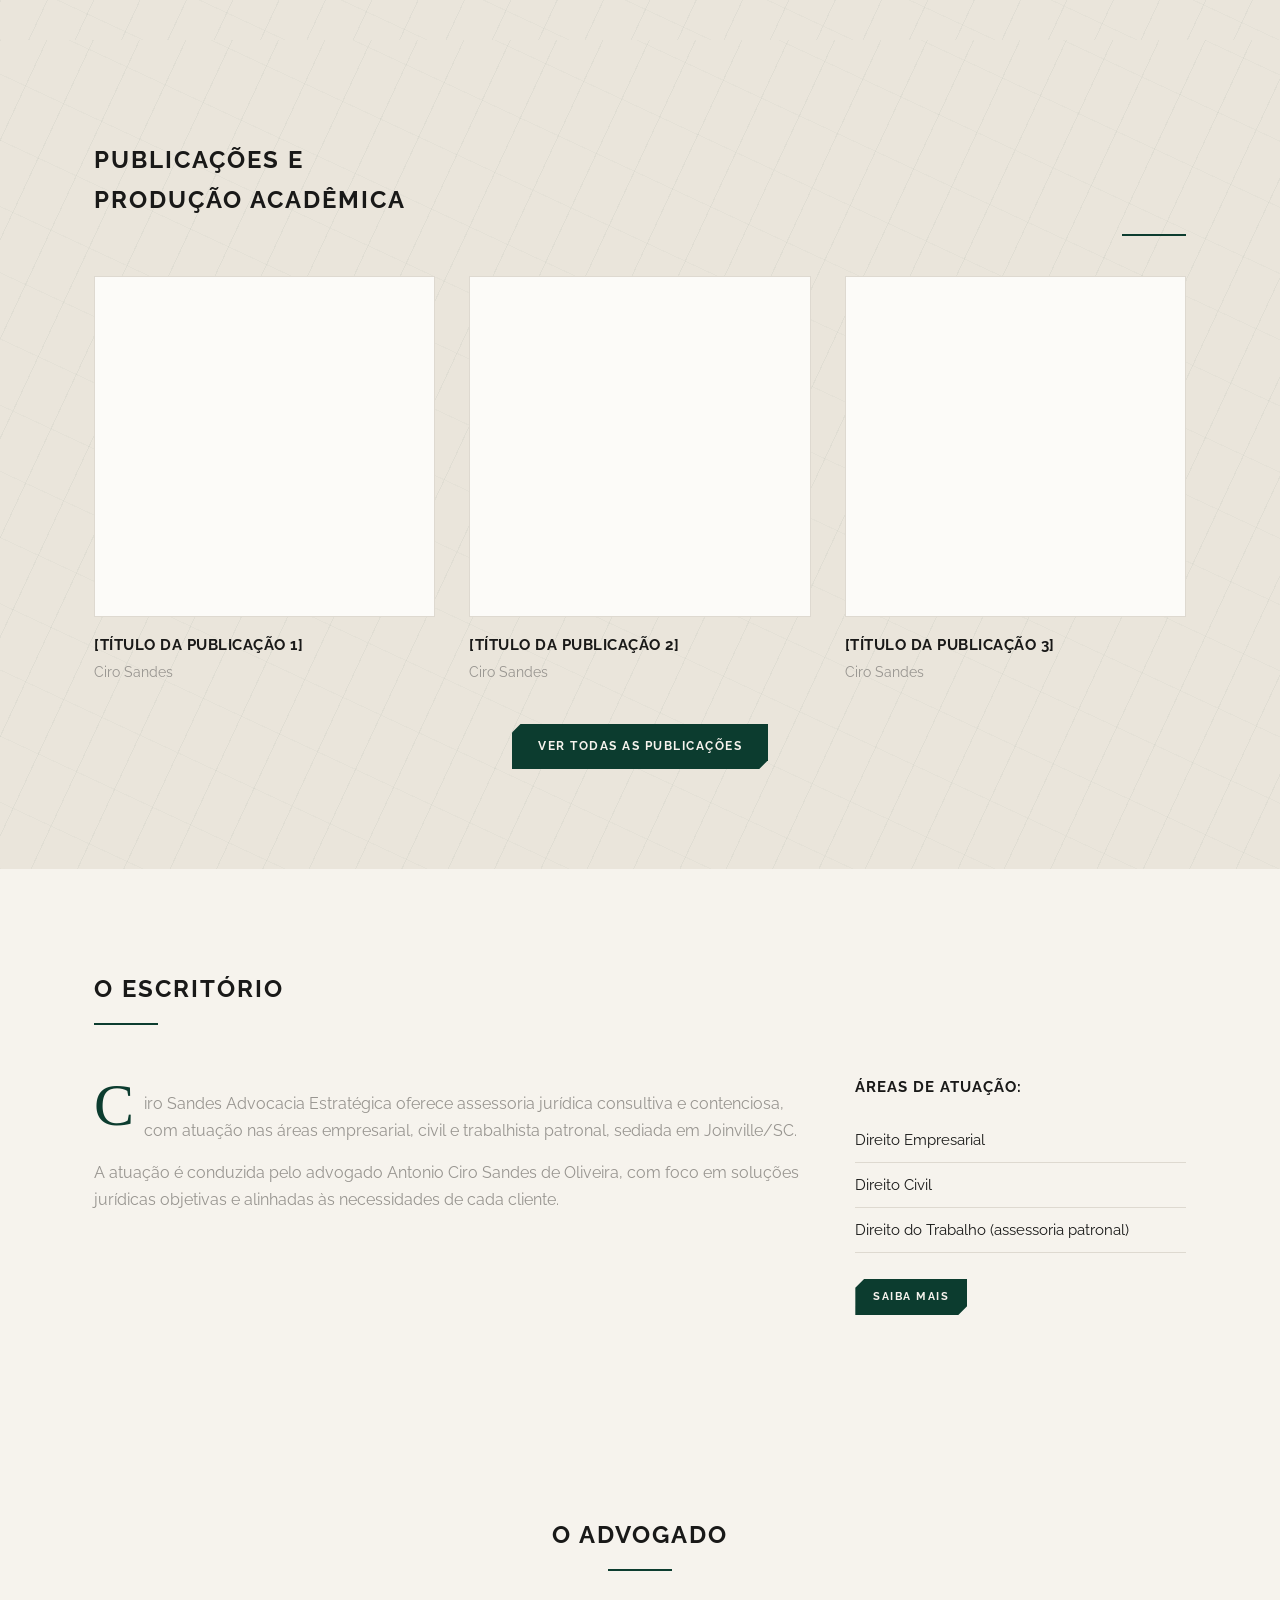
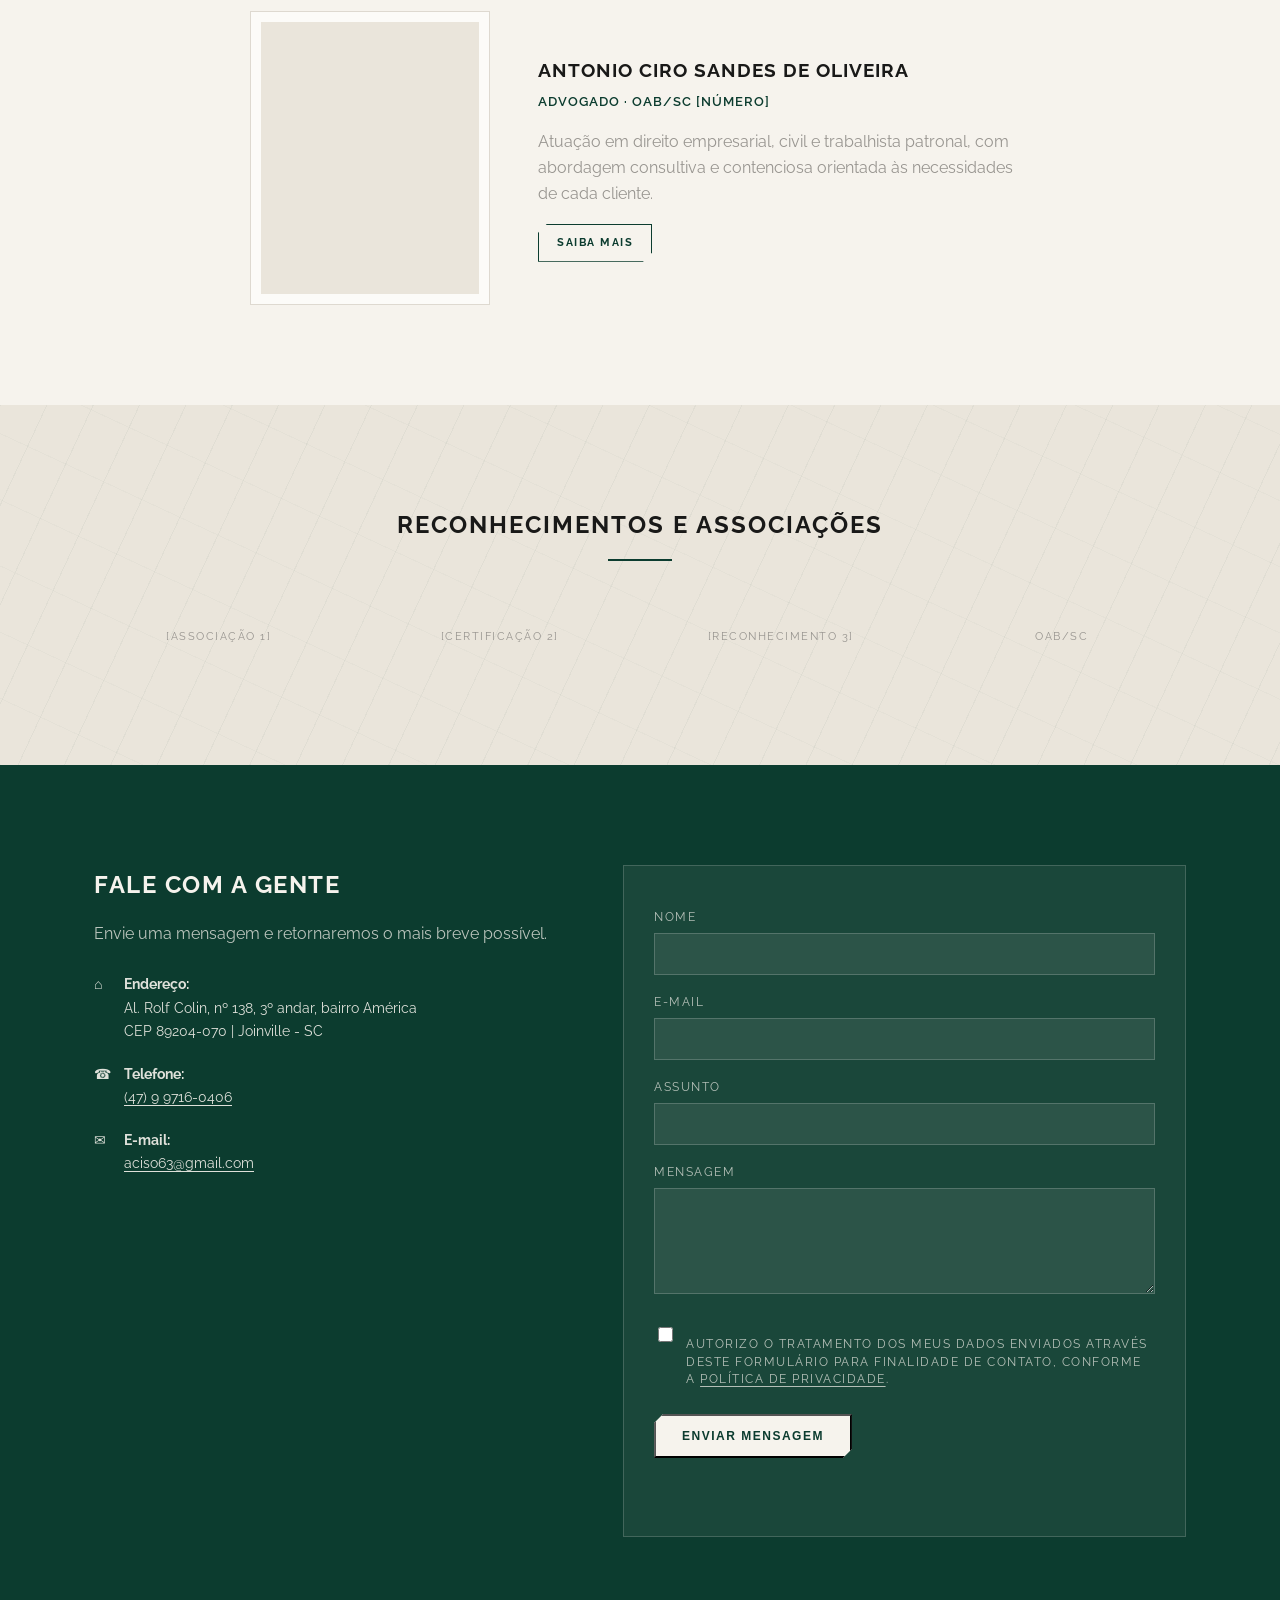
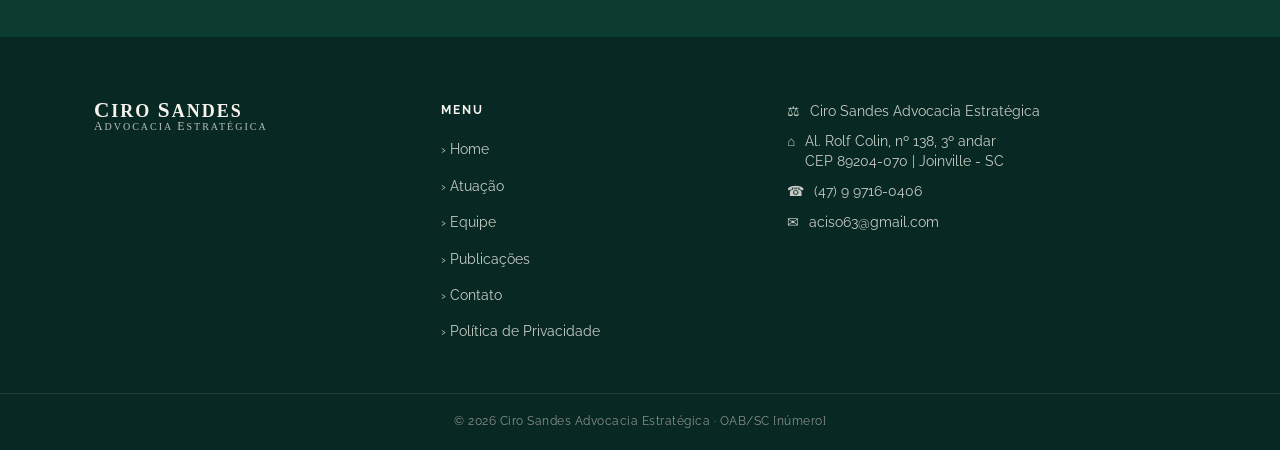
==== commit 4ce1efc1: "Rebuild as a multi-page editorial site matching adamek.com.br's IA Replace the single-page anchor la" ====
--- a/index.html
+++ b/index.html
@@ -4,12 +4,18 @@
 <meta charset="UTF-8" />
 <meta name="viewport" content="width=device-width, initial-scale=1.0" />
 <title>Ciro Sandes Advocacia Estratégica</title>
-<meta name="description" content="Ciro Sandes Advocacia Estratégica – atuação em direito empresarial, civil e trabalhista patronal, em Joinville/SC." />
-<link rel="icon" href="assets/icons/favicon.svg" type="image/svg+xml" />
+<meta name="description" content="Ciro Sandes Advocacia Estratégica — assessoria jurídica consultiva e contenciosa em direito empresarial, civil e trabalhista patronal, em Joinville/SC." />
+<link rel="canonical" href="https://seudominio.com.br/" />
+<meta property="og:type" content="website" />
+<meta property="og:locale" content="pt_BR" />
+<meta property="og:title" content="Ciro Sandes Advocacia Estratégica" />
+<meta property="og:description" content="Assessoria jurídica consultiva e contenciosa em direito empresarial, civil e trabalhista patronal." />
+<meta property="og:url" content="https://seudominio.com.br/" />
+<link rel="icon" href="/assets/icons/favicon.svg" type="image/svg+xml" />
 <link rel="preconnect" href="https://fonts.googleapis.com" />
 <link rel="preconnect" href="https://fonts.gstatic.com" crossorigin />
 <link href="https://fonts.googleapis.com/css2?family=Raleway:wght@300;400;500;600;700;800&display=swap" rel="stylesheet" />
-<link rel="stylesheet" href="css/style.css" />
+<link rel="stylesheet" href="/css/style.css" />
 </head>
 <body>
 
@@ -17,8 +23,8 @@
 
 <header class="site-header" id="topo">
   <div class="container header-inner">
-    <a href="#topo" class="brand">
-      <img src="assets/img/logo/ciro-sandes-logo.png" alt="Ciro Sandes Advocacia Estratégica" class="brand-logo" onerror="this.style.display='none'" />
+    <a href="/" class="brand">
+      <img src="/assets/img/logo/ciro-sandes-logo.png" alt="Ciro Sandes Advocacia Estratégica" class="brand-logo" onerror="this.style.display='none'" />
       <span class="brand-text cap-initials">
         <strong>Ciro Sandes</strong>
         <small>Advocacia Estratégica</small>
@@ -27,12 +33,11 @@
 
     <nav class="main-nav" id="main-nav">
       <ul>
-        <li><a href="#topo">Home</a></li>
-        <li><a href="#atuacao">Atuação</a></li>
-        <li><a href="#escritorio">O Escritório</a></li>
-        <li><a href="#equipe">Advogado</a></li>
-        <li><a href="#publicacoes">Publicações</a></li>
-        <li><a href="#contato">Contato</a></li>
+        <li><a href="/" aria-current="page">Home</a></li>
+        <li><a href="/atuacao/">Atuação</a></li>
+        <li><a href="/equipe/">Equipe</a></li>
+        <li><a href="/publicacoes/">Publicações</a></li>
+        <li><a href="/contato/">Contato</a></li>
       </ul>
     </nav>
 
@@ -44,52 +49,53 @@
 
 <main id="conteudo">
 
-  <!-- HERO -->
+  <!-- 01 · HERO -->
   <section class="hero" id="hero">
     <div class="hero-texture" aria-hidden="true"></div>
-    <div class="container hero-inner reveal">
+    <div class="container hero-inner">
       <p class="eyebrow">Advocacia Estratégica</p>
       <h1>Ética. Qualidade técnica.<br>Atendimento personalizado.</h1>
       <p class="hero-lead">Assessoria jurídica em direito empresarial, civil e trabalhista patronal, com atuação consultiva e contenciosa orientada a resultado.</p>
       <div class="hero-actions">
-        <a href="#contato" class="btn btn-invert">Fale conosco</a>
-        <a href="#atuacao" class="btn btn-ghost">Conheça a atuação</a>
-      </div>
-    </div>
-  </section>
-
-  <!-- PILARES -->
-  <section class="pillars" id="atuacao">
-    <div class="container">
-      <div class="pillars-grid reveal">
-        <article class="pillar-col">
-          <h2>Consultivo estratégico</h2>
+        <a href="/contato/" class="btn btn-invert">Fale conosco</a>
+        <a href="/atuacao/" class="btn btn-ghost">Conheça a atuação</a>
+      </div>
+    </div>
+  </section>
+
+  <!-- 02 · TRÊS FRENTES DE ATUAÇÃO -->
+  <section class="pillars" id="atuacao" aria-labelledby="pillars-heading">
+    <h2 id="pillars-heading" class="visually-hidden">Frentes de atuação</h2>
+    <div class="container">
+      <div class="pillars-grid">
+        <article class="pillar-col">
+          <h3>Consultivo estratégico</h3>
           <p>Assessoramento para planejar e executar operações societárias, contratuais e trabalhistas.</p>
-          <a href="#contato" class="btn btn-outline btn-small">saiba mais</a>
-        </article>
-        <article class="pillar-col">
-          <h2>Contencioso judicial &amp; arbitral</h2>
+          <a href="/atuacao/#consultivo-estrategico" class="btn btn-outline btn-small">saiba mais</a>
+        </article>
+        <article class="pillar-col">
+          <h3>Contencioso judicial &amp; arbitral</h3>
           <p>Representação de clientes perante o juízo estatal e arbitral, em causas cíveis, empresariais e trabalhistas.</p>
-          <a href="#contato" class="btn btn-outline btn-small">saiba mais</a>
-        </article>
-        <article class="pillar-col">
-          <h2>Pareceres e notas técnicas</h2>
+          <a href="/atuacao/#contencioso-judicial-arbitral" class="btn btn-outline btn-small">saiba mais</a>
+        </article>
+        <article class="pillar-col">
+          <h3>Pareceres e notas técnicas</h3>
           <p>Elaboração de pareceres técnicos sobre aspectos jurídicos de litígios e operações.</p>
-          <a href="#contato" class="btn btn-outline btn-small">saiba mais</a>
-        </article>
-        <article class="pillar-col">
-          <h2>Co-counseling</h2>
+          <a href="/atuacao/#pareceres-notas-tecnicas" class="btn btn-outline btn-small">saiba mais</a>
+        </article>
+        <article class="pillar-col">
+          <h3>Co-counseling</h3>
           <p>Atuação conjunta com outros escritórios para o desenvolvimento de teses e casos de maior complexidade.</p>
-          <a href="#contato" class="btn btn-outline btn-small">saiba mais</a>
-        </article>
-      </div>
-    </div>
-  </section>
-
-  <!-- EXPERIÊNCIA -->
+          <a href="/atuacao/#co-counseling" class="btn btn-outline btn-small">saiba mais</a>
+        </article>
+      </div>
+    </div>
+  </section>
+
+  <!-- 03 · HISTÓRIA / EXPERIÊNCIA -->
   <section class="history">
     <div class="history-texture" aria-hidden="true"></div>
-    <div class="container history-inner reveal">
+    <div class="container history-inner">
       <div class="history-headline">
         <h2>[X] ANOS<br>DE EXPERIÊNCIA</h2>
         <span class="rule"></span>
@@ -100,10 +106,10 @@
     </div>
   </section>
 
-  <!-- PUBLICAÇÕES -->
+  <!-- 04 · PUBLICAÇÕES (prévia) -->
   <section class="publications" id="publicacoes">
     <div class="history-texture" aria-hidden="true"></div>
-    <div class="container reveal">
+    <div class="container">
       <div class="section-head">
         <h2>PUBLICAÇÕES E<br>PRODUÇÃO ACADÊMICA</h2>
         <span class="rule rule-right"></span>
@@ -128,14 +134,14 @@
       </div>
 
       <div class="section-cta">
-        <a href="#" class="btn btn-accent">ver todas as publicações</a>
-      </div>
-    </div>
-  </section>
-
-  <!-- O ESCRITÓRIO -->
+        <a href="/publicacoes/" class="btn btn-accent">ver todas as publicações</a>
+      </div>
+    </div>
+  </section>
+
+  <!-- 05 · O ESCRITÓRIO -->
   <section class="about" id="escritorio">
-    <div class="container about-grid reveal">
+    <div class="container about-grid">
       <div class="section-head">
         <h2>O ESCRITÓRIO</h2>
         <span class="rule"></span>
@@ -154,14 +160,14 @@
           <li>Direito Civil</li>
           <li>Direito do Trabalho (assessoria patronal)</li>
         </ul>
-        <a href="#atuacao" class="btn btn-accent btn-small">saiba mais</a>
-      </div>
-    </div>
-  </section>
-
-  <!-- ADVOGADO -->
+        <a href="/atuacao/" class="btn btn-accent btn-small">saiba mais</a>
+      </div>
+    </div>
+  </section>
+
+  <!-- 06 · PROFISSIONAL PRINCIPAL EM DESTAQUE -->
   <section class="team" id="equipe">
-    <div class="container reveal">
+    <div class="container">
       <div class="section-head center">
         <h2>O ADVOGADO</h2>
         <span class="rule rule-center"></span>
@@ -169,20 +175,38 @@
 
       <div class="profile-card">
         <div class="profile-photo-frame">
-          <div class="profile-photo" style="background-image:url('assets/img/equipe/antonio-ciro-sandes.jpg')" role="img" aria-label="Antonio Ciro Sandes de Oliveira"></div>
+          <div class="profile-photo" style="background-image:url('/assets/img/equipe/antonio-ciro-sandes.jpg')" role="img" aria-label="Antonio Ciro Sandes de Oliveira"></div>
         </div>
         <div class="profile-info">
           <h3>Antonio Ciro Sandes de Oliveira</h3>
           <p class="team-role">Advogado · OAB/SC [número]</p>
           <p>Atuação em direito empresarial, civil e trabalhista patronal, com abordagem consultiva e contenciosa orientada às necessidades de cada cliente.</p>
+          <a href="/equipe/antonio-ciro-sandes-de-oliveira/" class="btn btn-outline btn-small">saiba mais</a>
         </div>
       </div>
     </div>
   </section>
 
-  <!-- CONTATO -->
+  <!-- 09 · RECONHECIMENTOS E ASSOCIAÇÕES -->
+  <section class="recognition">
+    <div class="history-texture" aria-hidden="true"></div>
+    <div class="container">
+      <div class="section-head center">
+        <h2>RECONHECIMENTOS E ASSOCIAÇÕES</h2>
+        <span class="rule rule-center"></span>
+      </div>
+      <div class="recognition-grid">
+        <div class="recognition-item">[Associação 1]</div>
+        <div class="recognition-item">[Certificação 2]</div>
+        <div class="recognition-item">[Reconhecimento 3]</div>
+        <div class="recognition-item">OAB/SC</div>
+      </div>
+    </div>
+  </section>
+
+  <!-- 10 · CONTATO -->
   <section class="contact" id="contato">
-    <div class="container contact-grid reveal">
+    <div class="container contact-grid">
       <div class="contact-info">
         <h2>Fale com a gente</h2>
         <p>Envie uma mensagem e retornaremos o mais breve possível.</p>
@@ -206,6 +230,11 @@
         <label for="mensagem">Mensagem</label>
         <textarea id="mensagem" name="mensagem" rows="5" required></textarea>
 
+        <div class="consent-field">
+          <input type="checkbox" id="consentimento" name="consentimento" required />
+          <label for="consentimento">Autorizo o tratamento dos meus dados enviados através deste formulário para finalidade de contato, conforme a <a href="/privacidade/">Política de Privacidade</a>.</label>
+        </div>
+
         <button type="submit" class="btn btn-invert">Enviar mensagem</button>
         <p class="form-status" id="form-status" role="status" aria-live="polite"></p>
       </form>
@@ -214,10 +243,11 @@
 
 </main>
 
+<!-- 11 · FOOTER -->
 <footer class="site-footer">
   <div class="container footer-grid">
     <div class="footer-brand">
-      <img src="assets/img/logo/ciro-sandes-logo.png" alt="Ciro Sandes Advocacia Estratégica" onerror="this.style.display='none'" />
+      <img src="/assets/img/logo/ciro-sandes-logo.png" alt="Ciro Sandes Advocacia Estratégica" onerror="this.style.display='none'" />
       <span class="brand-text cap-initials">
         <strong>Ciro Sandes</strong>
         <small>Advocacia Estratégica</small>
@@ -227,12 +257,12 @@
     <div class="footer-nav">
       <p class="widget-title">Menu</p>
       <ul>
-        <li><a href="#topo">› Home</a></li>
-        <li><a href="#atuacao">› Atuação</a></li>
-        <li><a href="#escritorio">› O Escritório</a></li>
-        <li><a href="#equipe">› Advogado</a></li>
-        <li><a href="#publicacoes">› Publicações</a></li>
-        <li><a href="#contato">› Contato</a></li>
+        <li><a href="/">› Home</a></li>
+        <li><a href="/atuacao/">› Atuação</a></li>
+        <li><a href="/equipe/">› Equipe</a></li>
+        <li><a href="/publicacoes/">› Publicações</a></li>
+        <li><a href="/contato/">› Contato</a></li>
+        <li><a href="/privacidade/">› Política de Privacidade</a></li>
       </ul>
     </div>
 
@@ -257,6 +287,6 @@
   <svg viewBox="0 0 32 32" aria-hidden="true"><path d="M16.001 3C9.373 3 4 8.373 4 15.001c0 2.386.63 4.62 1.735 6.554L4 29l7.62-1.69A11.94 11.94 0 0 0 16.001 27C22.63 27 28 21.627 28 15.001 28 8.373 22.63 3 16.001 3zm0 21.8a9.77 9.77 0 0 1-4.98-1.36l-.357-.212-4.52 1.003 1.03-4.406-.234-.372A9.74 9.74 0 0 1 5.2 15c0-5.964 4.837-10.8 10.801-10.8 5.963 0 10.799 4.836 10.799 10.8 0 5.963-4.836 10.8-10.799 10.8zm5.928-8.09c-.324-.163-1.917-.946-2.214-1.055-.297-.108-.513-.162-.729.163-.216.325-.837 1.055-1.027 1.272-.189.216-.378.243-.702.081-.324-.163-1.368-.505-2.606-1.612-.963-.86-1.614-1.923-1.803-2.248-.189-.325-.02-.5.143-.662.146-.146.324-.379.486-.568.163-.19.216-.325.324-.54.108-.217.054-.406-.027-.569-.081-.162-.729-1.762-.999-2.412-.263-.632-.53-.547-.729-.557l-.62-.011c-.216 0-.568.081-.865.406-.297.325-1.135 1.11-1.135 2.708 0 1.598 1.162 3.142 1.324 3.359.163.216 2.288 3.494 5.545 4.899.775.334 1.38.534 1.852.684.778.248 1.486.213 2.046.129.624-.093 1.917-.784 2.187-1.541.27-.758.27-1.407.189-1.542-.081-.135-.297-.216-.621-.379z"/></svg>
 </a>
 
-<script src="js/main.js" defer></script>
+<script src="/js/main.js" defer></script>
 </body>
 </html>
--- a/css/style.css
+++ b/css/style.css
@@ -2,6 +2,8 @@
    Design tokens — ivory + dark forest green (traditional law-firm palette)
    ========================================================================== */
 :root {
+  color-scheme: light;
+
   --color-bg: #f6f3ed;        /* fundo principal — marfim / off-white quente */
   --color-bg-alt: #eae5db;    /* fundo alternativo recomendado — bege claro */
   --color-white: #fcfbf8;     /* branco auxiliar — branco suave */
@@ -15,20 +17,27 @@
   --font-base: 'Raleway', sans-serif;
 
   --container-width: 1140px;
-  --header-height: 96px;
+  --header-height: 110px;
+  --header-height-scrolled: 55px;
   --transition: 0.25s ease;
-}
-
-@media (prefers-color-scheme: dark) {
-  :root {
-    --color-bg: #1a1d1c;
-    --color-bg-alt: #21241f;
-    --color-white: #22251f;
-    --color-text: #ece9e2;
-    --color-text-muted: #a8a49a;
-    --color-border: #34382f;
-  }
-}
+
+  --space-1: 8px;
+  --space-2: 16px;
+  --space-3: 24px;
+  --space-4: 32px;
+  --space-5: 48px;
+  --space-6: 64px;
+  --space-7: 80px;
+  --space-8: 96px;
+  --space-9: 120px;
+}
+
+@media (max-width: 860px) {
+  :root { --header-height: 90px; }
+}
+
+/* Fixed brand palette — this is a marketing site with a defined identity,
+   so it does not adapt to the visitor's OS dark-mode preference. */
 
 /* ==========================================================================
    Reset
@@ -70,6 +79,18 @@
 }
 .skip-link:focus { left: 0; }
 
+.visually-hidden {
+  position: absolute;
+  width: 1px;
+  height: 1px;
+  padding: 0;
+  margin: -1px;
+  overflow: hidden;
+  clip: rect(0, 0, 0, 0);
+  white-space: nowrap;
+  border: 0;
+}
+
 /* Enlarged initial letters on important words in the wordmark (JS-applied) */
 .cap-initial {
   font-size: 1.18em;
@@ -91,7 +112,7 @@
 }
 .site-header.is-scrolled {
   background: var(--color-green);
-  height: 72px;
+  height: var(--header-height-scrolled);
   box-shadow: 0 2px 14px rgba(0,0,0,0.25);
 }
 .header-inner {
@@ -144,6 +165,7 @@
   opacity: 0.9;
 }
 .main-nav a:hover { opacity: 1; border-color: var(--color-bg); }
+.main-nav a[aria-current="page"] { opacity: 1; border-color: var(--color-bg); }
 
 .nav-toggle {
   display: none;
@@ -266,6 +288,36 @@
 .hero-actions { display: flex; gap: 16px; flex-wrap: wrap; }
 
 /* ==========================================================================
+   Page hero — compact dark band used at the top of every inner page,
+   so the transparent header always sits over a dark surface
+   ========================================================================== */
+.page-hero {
+  position: relative;
+  min-height: 42vh;
+  display: flex;
+  align-items: flex-end;
+  overflow: hidden;
+  background: var(--color-green-dark);
+  color: var(--color-bg);
+  padding-bottom: var(--space-7);
+}
+.page-hero-inner {
+  position: relative;
+  padding-top: var(--header-height);
+  max-width: 720px;
+}
+.page-hero h1 {
+  font-size: clamp(28px, 4vw, 40px);
+  letter-spacing: 1px;
+  margin: 0;
+  color: var(--color-bg);
+}
+
+@media (max-width: 600px) {
+  .page-hero { min-height: 34vh; padding-bottom: var(--space-6); }
+}
+
+/* ==========================================================================
    Section heads / rules
    ========================================================================== */
 .section-head h2 { font-size: 24px; letter-spacing: 2px; color: var(--color-text); }
@@ -425,6 +477,139 @@
   .profile-photo-frame { width: 200px; margin: 0 auto; }
 }
 
+.profile-meta {
+  margin-top: var(--space-5);
+  display: flex;
+  flex-direction: column;
+  gap: var(--space-2);
+}
+.profile-meta dt {
+  font-size: 11.5px;
+  text-transform: uppercase;
+  letter-spacing: 1.5px;
+  color: var(--color-text-muted);
+}
+.profile-meta dd {
+  margin: 2px 0 0;
+  font-size: 14.5px;
+  color: var(--color-text);
+}
+.profile-meta a { color: var(--color-green); text-decoration: underline; text-underline-offset: 3px; }
+
+/* ==========================================================================
+   Equipe — grid of profiles (list page)
+   ========================================================================== */
+.team-grid-list {
+  margin-top: var(--space-5);
+  display: grid;
+  grid-template-columns: repeat(3, 1fr);
+  gap: var(--space-6) var(--space-4);
+}
+.team-grid-item { display: block; }
+.team-grid-item .profile-photo-frame { margin-bottom: var(--space-2); }
+.team-grid-item .profile-photo { aspect-ratio: 4 / 5; }
+.team-grid-item h3 {
+  font-size: 15px;
+  letter-spacing: 1px;
+  margin-bottom: 4px;
+  color: var(--color-text);
+  transition: color var(--transition);
+}
+.team-grid-item:hover h3 { color: var(--color-green); }
+.team-grid-item .team-role { margin: 0; }
+
+@media (max-width: 860px) {
+  .team-grid-list { grid-template-columns: repeat(2, 1fr); }
+}
+@media (max-width: 520px) {
+  .team-grid-list { grid-template-columns: 1fr; max-width: 280px; margin-inline: auto; }
+}
+
+/* ==========================================================================
+   Atuação — editorial list of practice areas (no cards)
+   ========================================================================== */
+.areas-list {
+  max-width: 760px;
+  margin-top: var(--space-2);
+}
+.areas-list .area-item {
+  padding: var(--space-6) 0;
+  border-bottom: 1px solid var(--color-border);
+}
+.areas-list .area-item:first-child { padding-top: var(--space-3); }
+.areas-list .area-item:last-child { border-bottom: none; }
+.areas-list h2 { font-size: 20px; letter-spacing: 1px; color: var(--color-green); margin-bottom: var(--space-2); }
+.areas-list p { color: var(--color-text-muted); text-transform: none; letter-spacing: normal; max-width: 620px; }
+
+/* ==========================================================================
+   Reconhecimentos e associações
+   ========================================================================== */
+.recognition { padding: 100px 0; position: relative; background: var(--color-bg-alt); }
+.recognition .container { position: relative; }
+.recognition-grid {
+  margin-top: var(--space-5);
+  display: grid;
+  grid-template-columns: repeat(4, 1fr);
+  gap: var(--space-5) var(--space-4);
+  align-items: center;
+}
+.recognition-item {
+  display: flex;
+  align-items: center;
+  justify-content: center;
+  height: 56px;
+  text-align: center;
+  color: var(--color-text-muted);
+  font-size: 11px;
+  text-transform: uppercase;
+  letter-spacing: 1.5px;
+}
+
+@media (max-width: 780px) {
+  .recognition-grid { grid-template-columns: repeat(2, 1fr); }
+}
+
+/* ==========================================================================
+   Back link (used at the top of inner-page content, e.g. "voltar à equipe")
+   ========================================================================== */
+.back-link {
+  display: inline-block;
+  font-size: 12px;
+  font-weight: 700;
+  text-transform: uppercase;
+  letter-spacing: 1.5px;
+  color: var(--color-green);
+  margin-bottom: var(--space-5);
+}
+.back-link:hover { text-decoration: underline; text-underline-offset: 3px; }
+
+/* ==========================================================================
+   LGPD consent checkbox
+   ========================================================================== */
+.consent-field {
+  display: flex;
+  align-items: flex-start;
+  gap: 10px;
+  margin-top: var(--space-3);
+}
+.consent-field input[type="checkbox"] {
+  margin-top: 3px;
+  width: 15px;
+  height: 15px;
+  flex-shrink: 0;
+  accent-color: var(--color-green);
+}
+.consent-field label {
+  margin: 0;
+  text-transform: none;
+  letter-spacing: normal;
+  font-size: 13px;
+  line-height: 1.5;
+  color: inherit;
+  opacity: 0.85;
+}
+.consent-field a { text-decoration: underline; text-underline-offset: 3px; }
+
 /* ==========================================================================
    Contact
    ========================================================================== */
@@ -473,6 +658,31 @@
 }
 .contact-form button { margin-top: 20px; align-self: flex-start; }
 .form-status { font-size: 13px; color: var(--color-bg); min-height: 1.2em; text-transform: none; letter-spacing: normal; }
+
+/* Light variant, used on the dedicated /contato/ page — declared after the
+   base .contact rules above so it reliably wins the cascade (same specificity). */
+.contact-light { background: var(--color-bg); color: var(--color-text); }
+.contact-light .contact-info h2,
+.contact-light .contact-info > p,
+.contact-light .contact-list li,
+.contact-light .contact-form label,
+.contact-light .form-status { color: var(--color-text); opacity: 1; }
+.contact-light .contact-info > p { color: var(--color-text-muted); }
+.contact-light .contact-form label { color: var(--color-text-muted); }
+.contact-light .contact-list a,
+.contact-light .form-status { color: var(--color-green); }
+.contact-light .contact-form {
+  background: var(--color-white);
+  border: 1px solid var(--color-border);
+}
+.contact-light .contact-form input,
+.contact-light .contact-form textarea {
+  background: var(--color-bg);
+  border: 1px solid var(--color-border);
+  color: var(--color-text);
+}
+.contact-light .contact-form input:focus,
+.contact-light .contact-form textarea:focus { outline: 1px solid var(--color-green); }
 
 @media (max-width: 860px) {
   .contact-grid { grid-template-columns: 1fr; }
@@ -545,19 +755,3 @@
 }
 .whatsapp-fab:hover { transform: scale(1.08); }
 .whatsapp-fab svg { width: 26px; height: 26px; fill: #fff; }
-
-/* ==========================================================================
-   Reveal on scroll (progressive enhancement: hidden state only applied by JS,
-   so content stays visible if JavaScript fails to load or run)
-   ========================================================================== */
-.reveal {
-  transition: opacity 0.6s ease, transform 0.6s ease;
-}
-.js-reveal-ready .reveal {
-  opacity: 0;
-  transform: translateY(24px);
-}
-.js-reveal-ready .reveal.is-visible {
-  opacity: 1;
-  transform: translateY(0);
-}
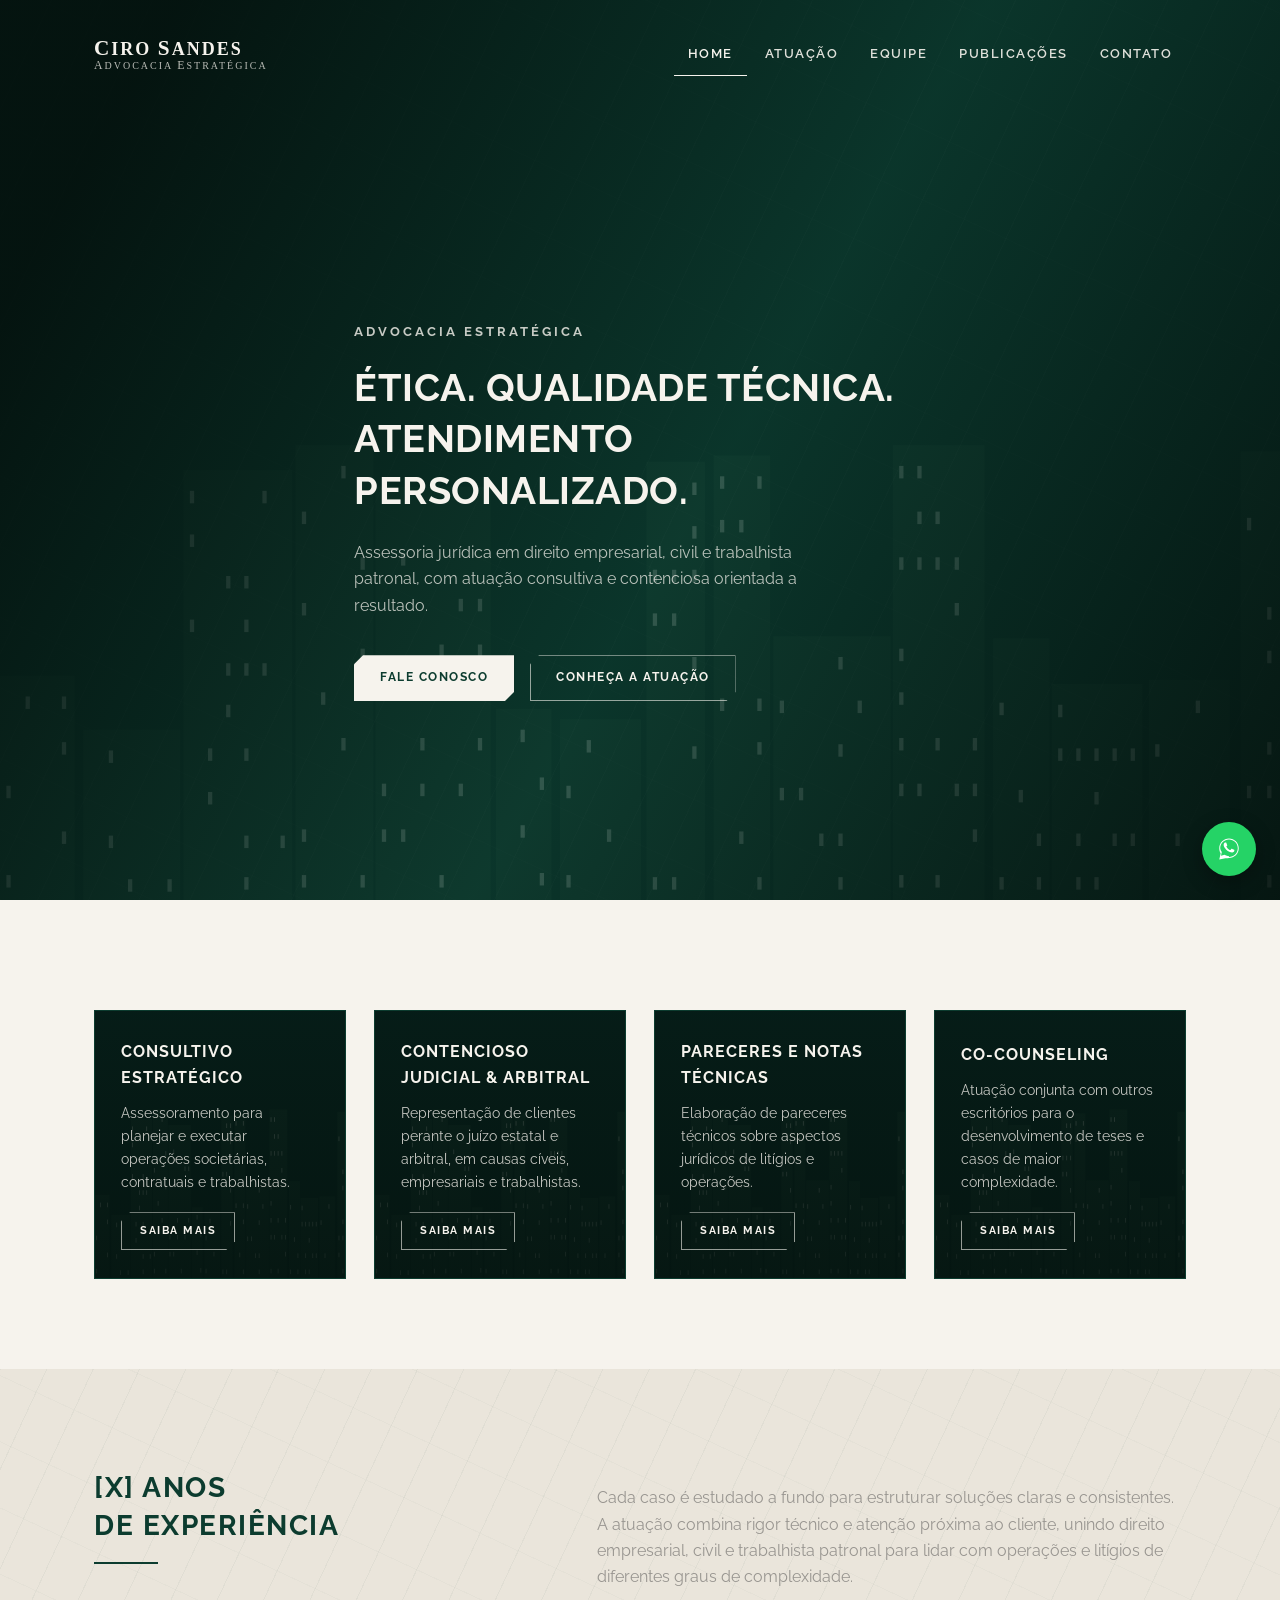
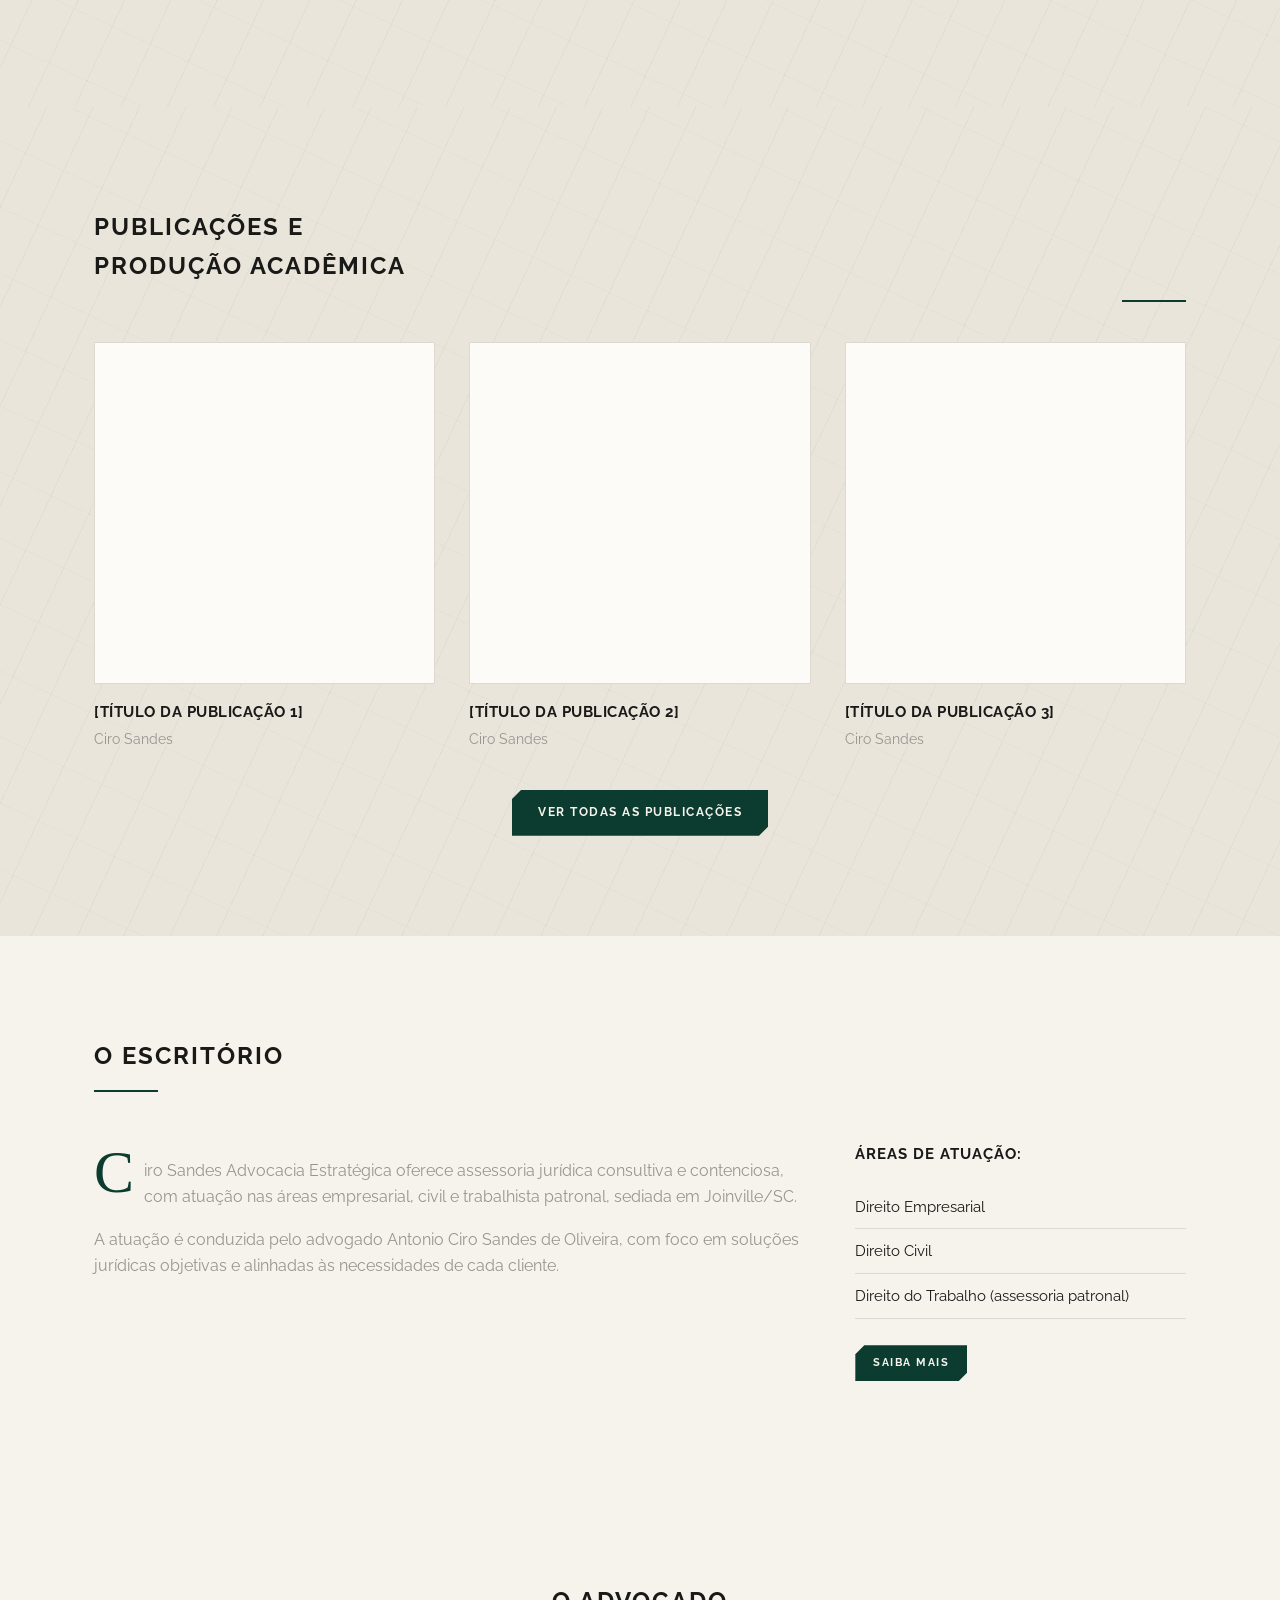
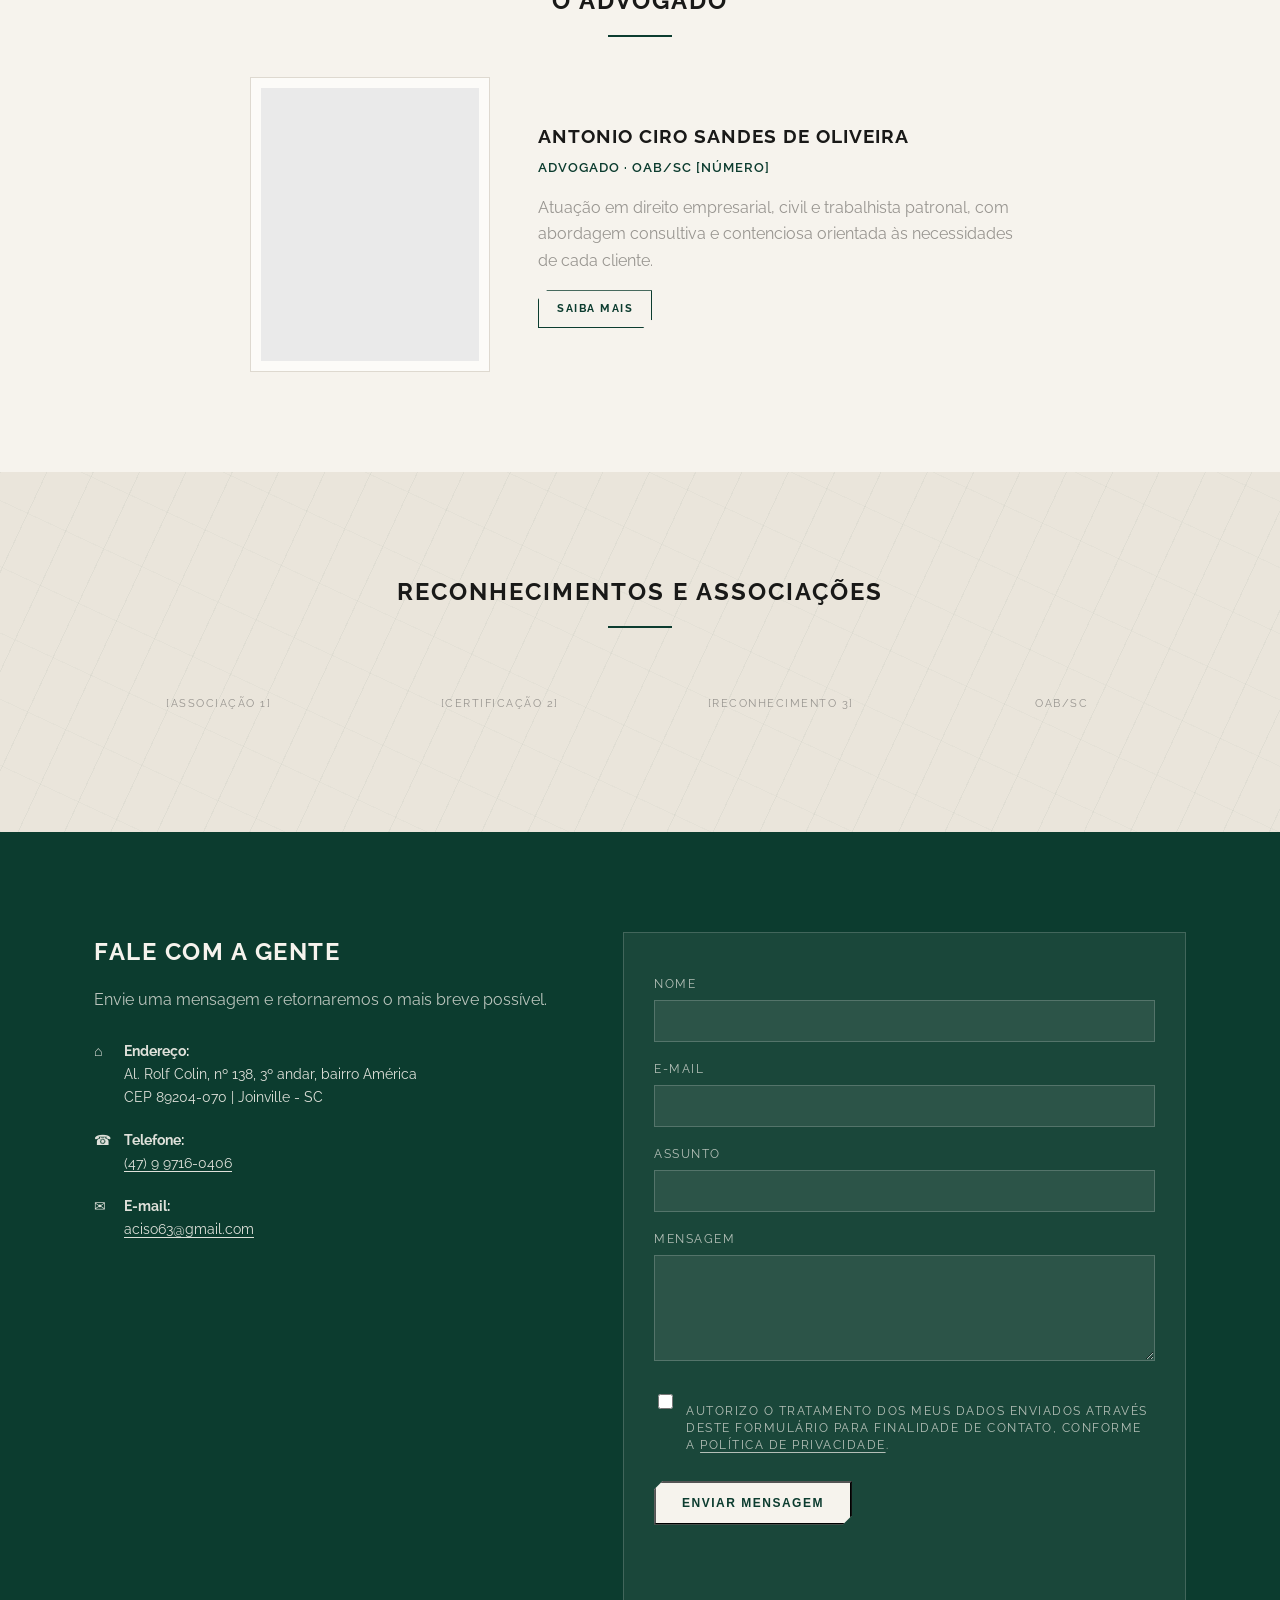
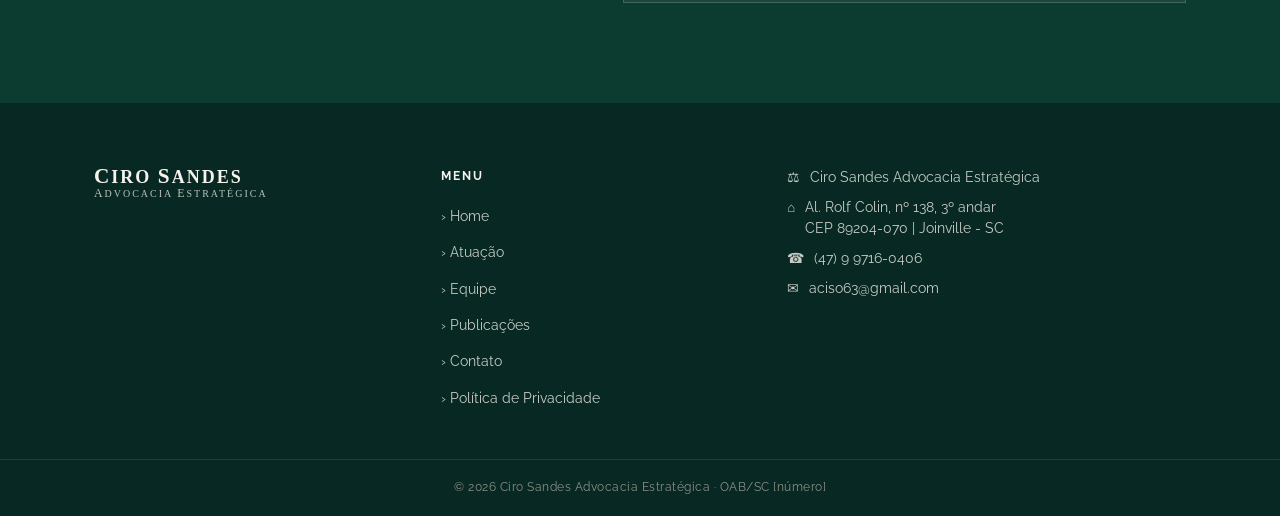
==== commit 96156c97: "Add the photographic personality the plain build was missing Photos the user sent of the live adamek" ====
--- a/index.html
+++ b/index.html
@@ -71,22 +71,22 @@
         <article class="pillar-col">
           <h3>Consultivo estratégico</h3>
           <p>Assessoramento para planejar e executar operações societárias, contratuais e trabalhistas.</p>
-          <a href="/atuacao/#consultivo-estrategico" class="btn btn-outline btn-small">saiba mais</a>
+          <a href="/atuacao/#consultivo-estrategico" class="btn btn-ghost btn-small">saiba mais</a>
         </article>
         <article class="pillar-col">
           <h3>Contencioso judicial &amp; arbitral</h3>
           <p>Representação de clientes perante o juízo estatal e arbitral, em causas cíveis, empresariais e trabalhistas.</p>
-          <a href="/atuacao/#contencioso-judicial-arbitral" class="btn btn-outline btn-small">saiba mais</a>
+          <a href="/atuacao/#contencioso-judicial-arbitral" class="btn btn-ghost btn-small">saiba mais</a>
         </article>
         <article class="pillar-col">
           <h3>Pareceres e notas técnicas</h3>
           <p>Elaboração de pareceres técnicos sobre aspectos jurídicos de litígios e operações.</p>
-          <a href="/atuacao/#pareceres-notas-tecnicas" class="btn btn-outline btn-small">saiba mais</a>
+          <a href="/atuacao/#pareceres-notas-tecnicas" class="btn btn-ghost btn-small">saiba mais</a>
         </article>
         <article class="pillar-col">
           <h3>Co-counseling</h3>
           <p>Atuação conjunta com outros escritórios para o desenvolvimento de teses e casos de maior complexidade.</p>
-          <a href="/atuacao/#co-counseling" class="btn btn-outline btn-small">saiba mais</a>
+          <a href="/atuacao/#co-counseling" class="btn btn-ghost btn-small">saiba mais</a>
         </article>
       </div>
     </div>
--- a/css/style.css
+++ b/css/style.css
@@ -250,9 +250,13 @@
   position: absolute;
   inset: 0;
   background:
-    linear-gradient(120deg, rgba(4,18,14,0.94) 10%, rgba(12,60,47,0.85) 60%, rgba(4,18,14,0.92) 100%),
+    linear-gradient(120deg, rgba(4,18,14,0.92) 10%, rgba(12,60,47,0.65) 55%, rgba(4,18,14,0.88) 100%),
     repeating-linear-gradient(115deg, rgba(246,243,237,0.035) 0 1px, transparent 1px 46px),
-    repeating-linear-gradient(25deg, rgba(246,243,237,0.02) 0 1px, transparent 1px 64px);
+    repeating-linear-gradient(25deg, rgba(246,243,237,0.02) 0 1px, transparent 1px 64px),
+    url('/assets/icons/skyline.svg');
+  background-repeat: no-repeat, no-repeat, no-repeat, repeat-x;
+  background-position: 0 0, 0 0, 0 0, left bottom;
+  background-size: auto, auto, auto, auto 60%;
 }
 .hero-inner {
   position: relative;
@@ -334,16 +338,37 @@
 .section-cta { text-align: center; margin-top: 40px; }
 
 /* ==========================================================================
-   Pillars — plain columns, no cards, no shadows
+   Pillars — dark photographic cards overlapping a light section, matching
+   the reference site's boxed treatment over its hero photo
    ========================================================================== */
 .pillars { padding: 110px 0 90px; background: var(--color-bg); }
 .pillars-grid {
   display: grid;
   grid-template-columns: repeat(4, 1fr);
-  gap: 44px 36px;
-}
-.pillar-col h2 { font-size: 16.5px; letter-spacing: 1px; color: var(--color-green); }
-.pillar-col p { color: var(--color-text-muted); font-size: 14.5px; margin: 0 0 20px; text-transform: none; letter-spacing: normal; }
+  gap: 28px;
+}
+.pillar-col {
+  position: relative;
+  overflow: hidden;
+  min-height: 210px;
+  display: flex;
+  flex-direction: column;
+  justify-content: flex-end;
+  padding: 28px 26px;
+  background-color: var(--color-green-dark);
+  background-image:
+    linear-gradient(180deg, rgba(4,18,14,0.55) 0%, rgba(4,18,14,0.85) 100%),
+    url('/assets/icons/skyline.svg');
+  background-repeat: no-repeat, repeat-x;
+  background-position: center, left bottom;
+  background-size: cover, auto 75%;
+  border: 1px solid var(--color-green);
+  transition: border-color var(--transition);
+}
+.pillar-col:hover { border-color: var(--color-bg); }
+.pillar-col h3 { position: relative; font-size: 16px; letter-spacing: 1px; color: var(--color-bg); margin-bottom: 10px; }
+.pillar-col p { position: relative; color: rgba(246,243,237,0.8); font-size: 14px; margin: 0 0 18px; text-transform: none; letter-spacing: normal; }
+.pillar-col .btn { position: relative; align-self: flex-start; }
 
 @media (max-width: 900px) {
   .pillars-grid { grid-template-columns: repeat(2, 1fr); }
@@ -460,6 +485,7 @@
   background-color: var(--color-bg-alt);
   background-size: cover;
   background-position: center top;
+  filter: grayscale(1) contrast(1.05);
 }
 .profile-info h3 { font-size: 19px; letter-spacing: 1px; margin-bottom: 6px; color: var(--color-text); }
 .profile-info p { text-transform: none; letter-spacing: normal; color: var(--color-text-muted); }
@@ -477,24 +503,31 @@
   .profile-photo-frame { width: 200px; margin: 0 auto; }
 }
 
-.profile-meta {
-  margin-top: var(--space-5);
+.profile-email { margin-top: -8px !important; }
+.profile-email a { color: var(--color-green); font-weight: 600; }
+
+.profile-highlights {
+  margin-top: var(--space-4);
   display: flex;
   flex-direction: column;
-  gap: var(--space-2);
-}
-.profile-meta dt {
-  font-size: 11.5px;
-  text-transform: uppercase;
-  letter-spacing: 1.5px;
+  gap: 10px;
+  max-width: 520px;
+}
+.profile-highlights li {
+  position: relative;
+  padding-left: 18px;
+  font-size: 14.5px;
   color: var(--color-text-muted);
 }
-.profile-meta dd {
-  margin: 2px 0 0;
-  font-size: 14.5px;
-  color: var(--color-text);
-}
-.profile-meta a { color: var(--color-green); text-decoration: underline; text-underline-offset: 3px; }
+.profile-highlights li::before {
+  content: '';
+  position: absolute;
+  left: 0;
+  top: 0.6em;
+  width: 6px;
+  height: 6px;
+  background: var(--color-green);
+}
 
 /* ==========================================================================
    Equipe — grid of profiles (list page)
@@ -526,20 +559,42 @@
 }
 
 /* ==========================================================================
-   Atuação — editorial list of practice areas (no cards)
-   ========================================================================== */
-.areas-list {
-  max-width: 760px;
-  margin-top: var(--space-2);
-}
-.areas-list .area-item {
-  padding: var(--space-6) 0;
-  border-bottom: 1px solid var(--color-border);
-}
-.areas-list .area-item:first-child { padding-top: var(--space-3); }
-.areas-list .area-item:last-child { border-bottom: none; }
-.areas-list h2 { font-size: 20px; letter-spacing: 1px; color: var(--color-green); margin-bottom: var(--space-2); }
-.areas-list p { color: var(--color-text-muted); text-transform: none; letter-spacing: normal; max-width: 620px; }
+   Atuação — alternating text/photo mosaic rows, matching the reference's
+   editorial "areas of practice" grid
+   ========================================================================== */
+.area-row {
+  display: grid;
+  grid-template-columns: 1fr 1fr;
+  min-height: 340px;
+}
+.area-text {
+  display: flex;
+  flex-direction: column;
+  justify-content: center;
+  padding: var(--space-7) var(--space-6);
+  background: var(--color-bg);
+}
+.area-row--alt .area-text { background: var(--color-bg-alt); }
+.area-text h2 { font-size: 22px; letter-spacing: 1px; color: var(--color-green); margin-bottom: var(--space-3); }
+.area-text p { color: var(--color-text-muted); text-transform: none; letter-spacing: normal; max-width: 480px; margin: 0; }
+.area-image {
+  position: relative;
+  overflow: hidden;
+  min-height: 280px;
+  background-color: var(--color-green-dark);
+  background-image:
+    linear-gradient(180deg, rgba(4,18,14,0.45) 0%, rgba(4,18,14,0.85) 100%),
+    url('/assets/icons/skyline.svg');
+  background-repeat: no-repeat, repeat-x;
+  background-position: center, left bottom;
+  background-size: cover, auto 85%;
+}
+
+@media (max-width: 820px) {
+  .area-row { grid-template-columns: 1fr; }
+  .area-image { min-height: 220px; }
+  .area-text { padding: var(--space-6) var(--space-4); }
+}
 
 /* ==========================================================================
    Reconhecimentos e associações
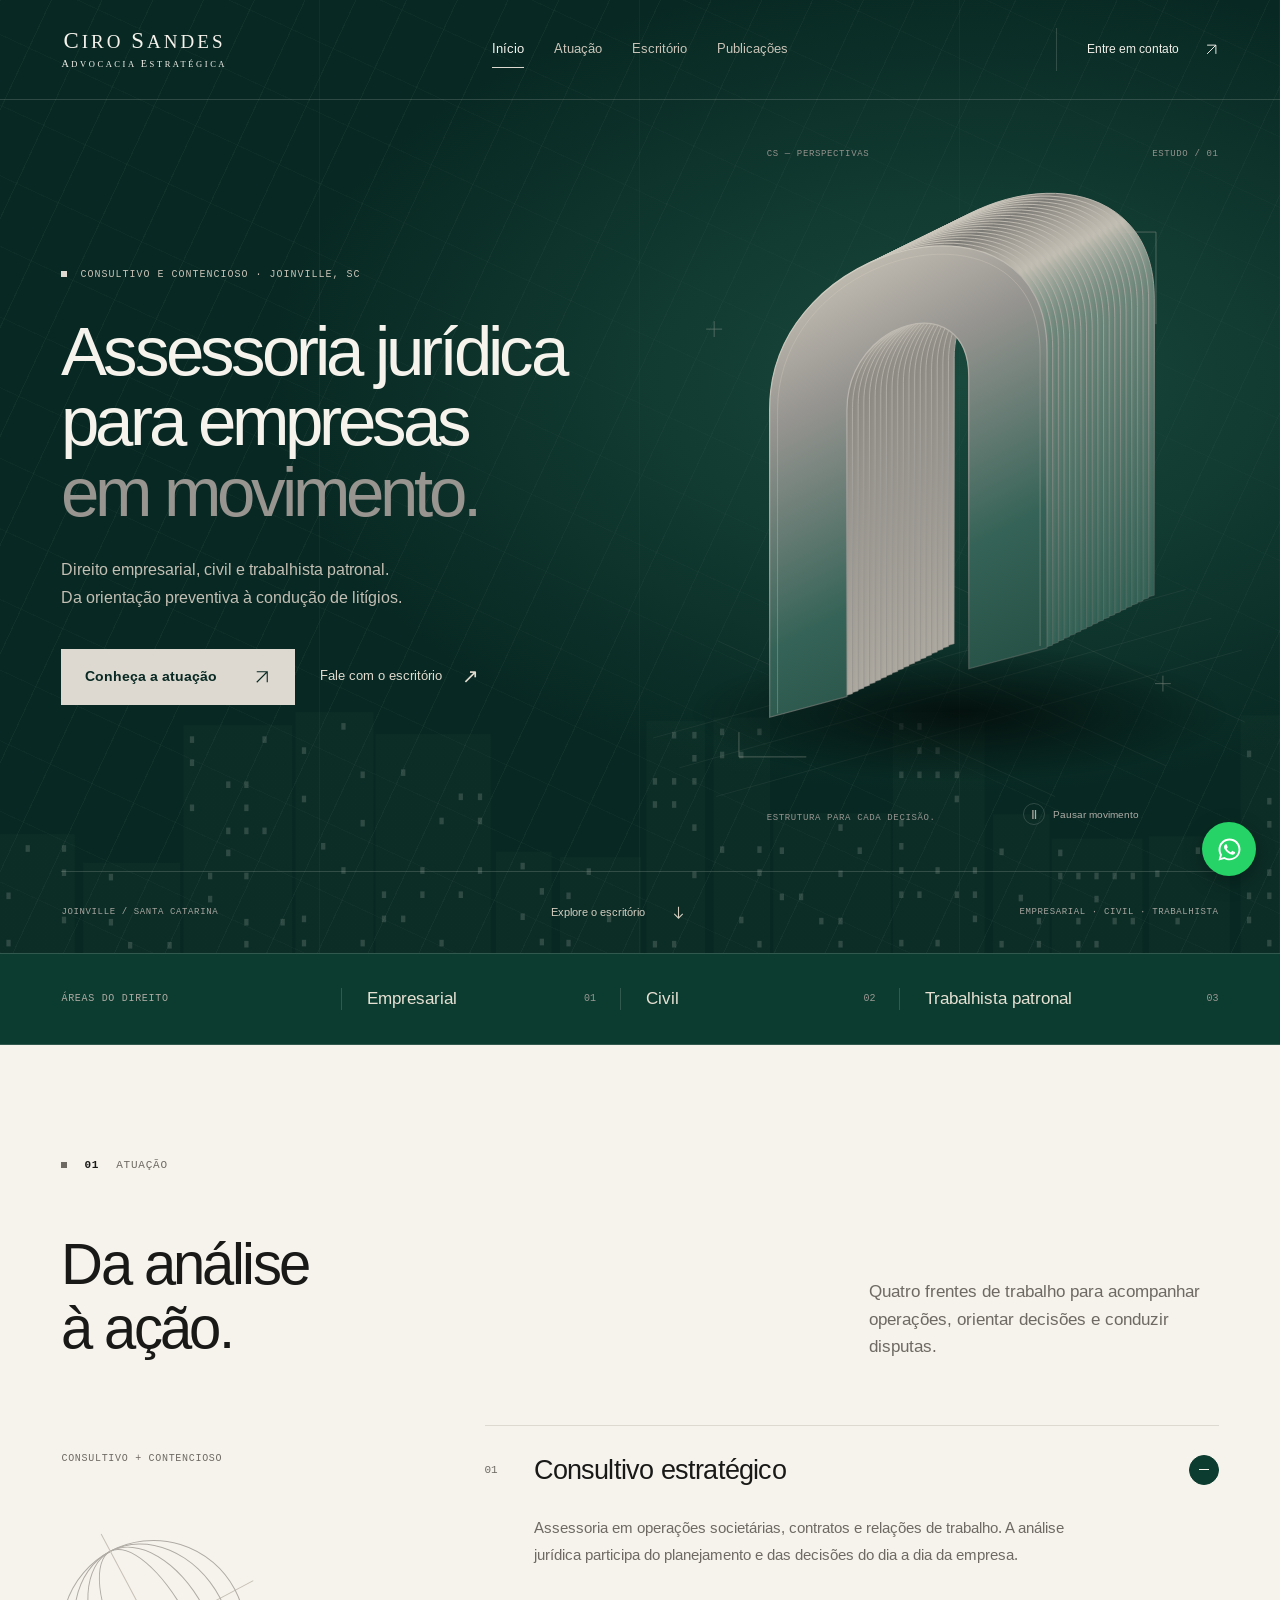
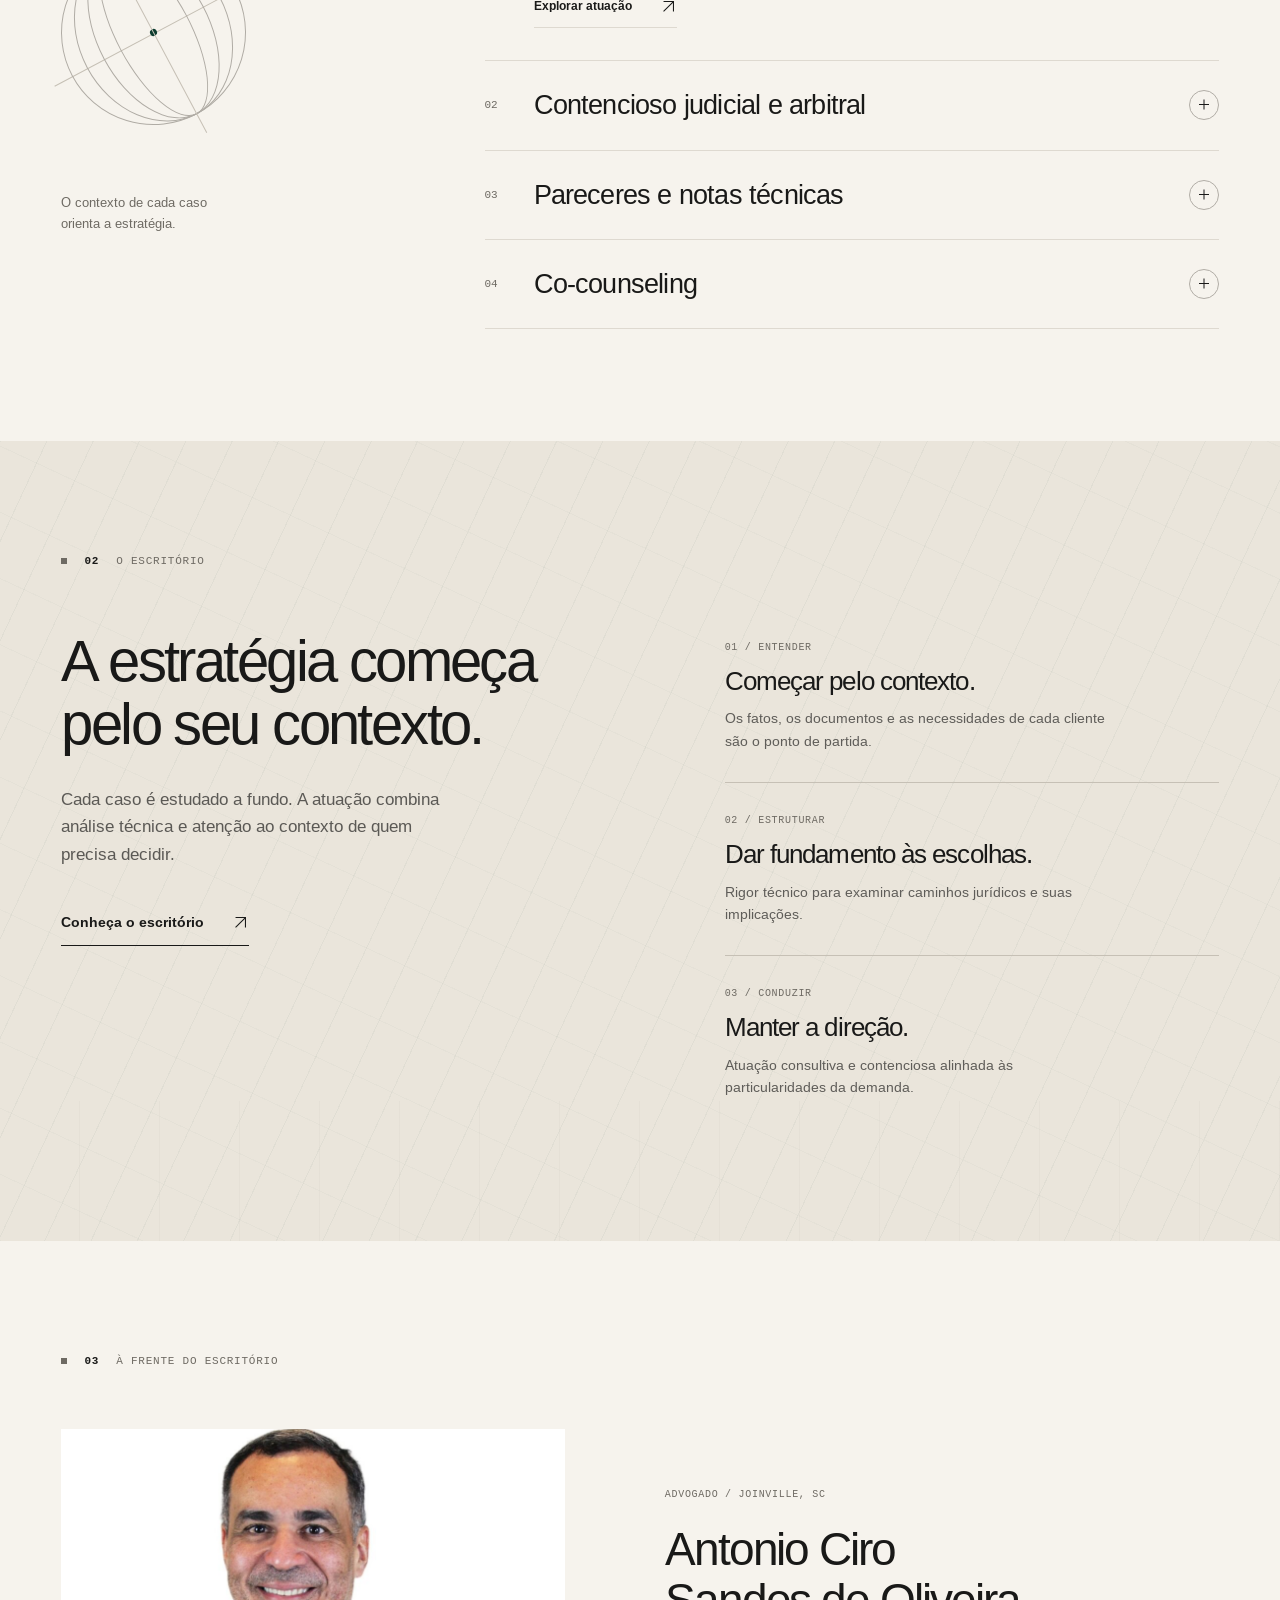
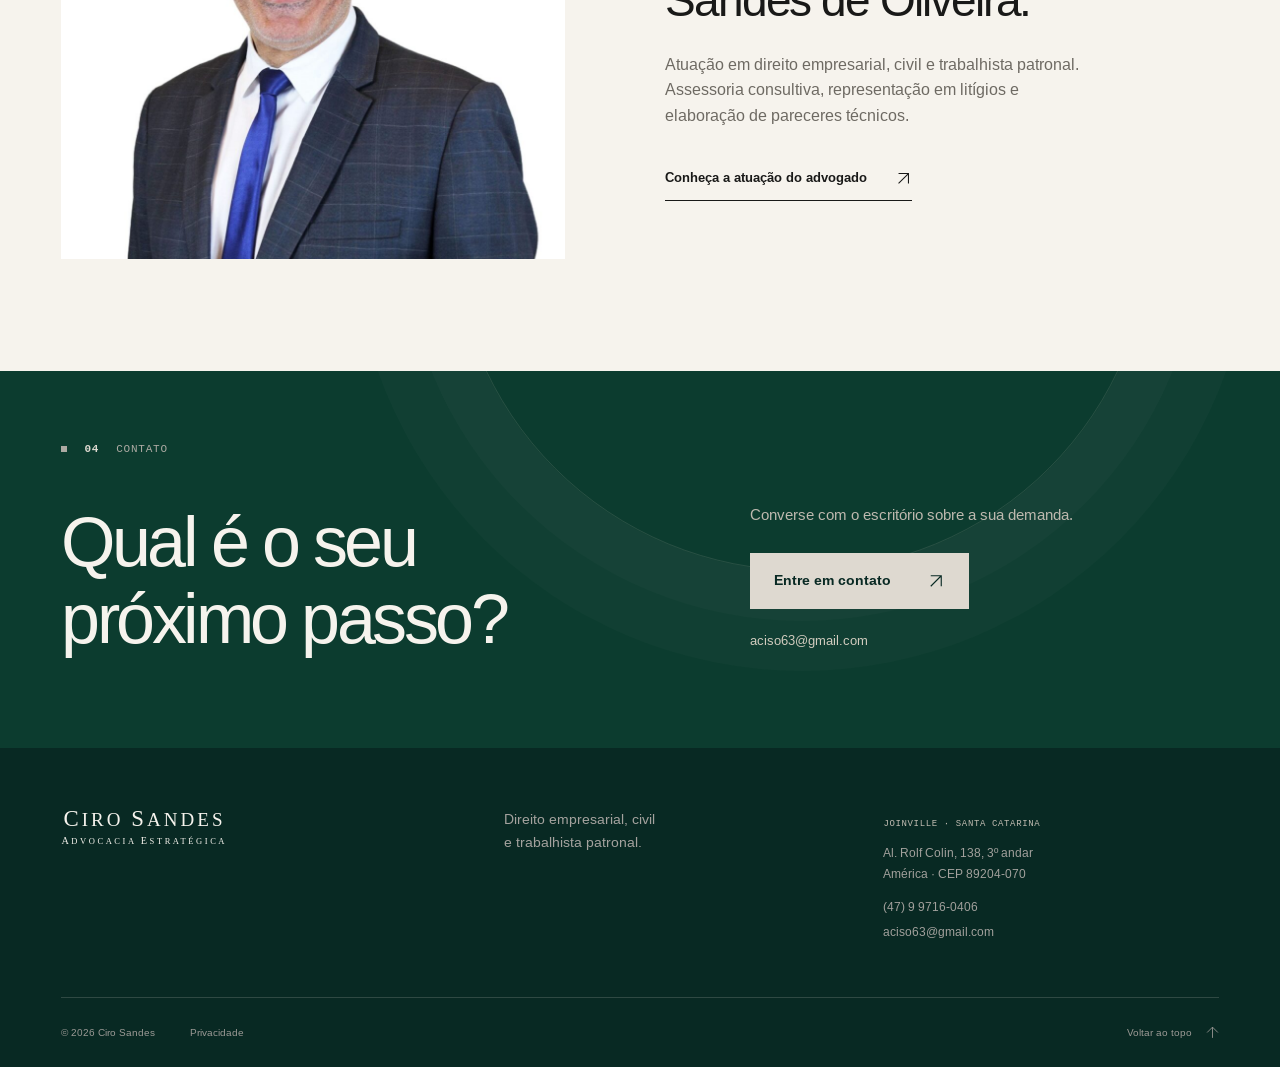
==== commit 9e7e7259: "Adopt the v2 template, restyled with the Ciro Sandes identity Replaces the Adamek-style build with t" ====
--- a/index.html
+++ b/index.html
@@ -1,292 +1,309 @@
-<!DOCTYPE html>
-<html lang="pt-br">
-<head>
-<meta charset="UTF-8" />
-<meta name="viewport" content="width=device-width, initial-scale=1.0" />
-<title>Ciro Sandes Advocacia Estratégica</title>
-<meta name="description" content="Ciro Sandes Advocacia Estratégica — assessoria jurídica consultiva e contenciosa em direito empresarial, civil e trabalhista patronal, em Joinville/SC." />
-<link rel="canonical" href="https://seudominio.com.br/" />
-<meta property="og:type" content="website" />
-<meta property="og:locale" content="pt_BR" />
-<meta property="og:title" content="Ciro Sandes Advocacia Estratégica" />
-<meta property="og:description" content="Assessoria jurídica consultiva e contenciosa em direito empresarial, civil e trabalhista patronal." />
-<meta property="og:url" content="https://seudominio.com.br/" />
-<link rel="icon" href="/assets/icons/favicon.svg" type="image/svg+xml" />
-<link rel="preconnect" href="https://fonts.googleapis.com" />
-<link rel="preconnect" href="https://fonts.gstatic.com" crossorigin />
-<link href="https://fonts.googleapis.com/css2?family=Raleway:wght@300;400;500;600;700;800&display=swap" rel="stylesheet" />
-<link rel="stylesheet" href="/css/style.css" />
-</head>
-<body>
-
-<a class="skip-link" href="#conteudo">Pular para o conteúdo</a>
-
-<header class="site-header" id="topo">
-  <div class="container header-inner">
-    <a href="/" class="brand">
-      <img src="/assets/img/logo/ciro-sandes-logo.png" alt="Ciro Sandes Advocacia Estratégica" class="brand-logo" onerror="this.style.display='none'" />
-      <span class="brand-text cap-initials">
-        <strong>Ciro Sandes</strong>
-        <small>Advocacia Estratégica</small>
-      </span>
+<!doctype html>
+<html lang="pt-BR">
+  <head>
+    <meta charset="utf-8">
+    <meta name="viewport" content="width=device-width,initial-scale=1">
+    <meta name="theme-color" content="#082923">
+    <title>Ciro Sandes | Advocacia Estratégica</title>
+    <meta name="description" content="Assessoria jurídica empresarial, civil e trabalhista patronal em Joinville. Conheça a atuação de Ciro Sandes Advocacia Estratégica.">
+    <meta property="og:type" content="website">
+    <meta property="og:locale" content="pt_BR">
+    <meta property="og:title" content="Ciro Sandes | Advocacia Estratégica">
+    <meta property="og:description" content="Assessoria jurídica empresarial, civil e trabalhista patronal em Joinville. Conheça a atuação de Ciro Sandes Advocacia Estratégica.">
+    <link rel="icon" href="./assets/icons/favicon.svg" type="image/svg+xml">
+    <link rel="preload" href="./assets/fonts/liberation-sans-regular.woff" as="font" type="font/woff" crossorigin>
+    <link rel="stylesheet" href="./css/style.css">
+    <script src="./js/main.js" defer></script>
+  </head>
+  <body class="home">
+    <a class="skip-link" href="#conteudo">Pular para o conteúdo</a>
+    <header class="site-header" id="topo">
+      <div class="container header-inner">
+        <a href="./index.html" class="brand" aria-label="Ciro Sandes — página inicial">
+          <span class="brand-type"><strong><span class="ini">C</span>iro <span class="ini">S</span>andes</strong><small><span class="ini">A</span>dvocacia <span class="ini">E</span>stratégica</small></span>
+        </a>
+        <nav class="main-nav" id="main-nav" aria-label="Navegação principal">
+          <ul>
+            <li>
+              <a href="./index.html" aria-current="page">Início</a>
+            </li>
+            <li>
+              <a href="./atuacao/index.html">Atuação</a>
+            </li>
+            <li>
+              <a href="./equipe/index.html">Escritório</a>
+            </li>
+            <li>
+              <a href="./publicacoes/index.html">Publicações</a>
+            </li>
+            <li class="mobile-contact">
+              <a href="./contato/index.html">Contato <svg viewbox="0 0 24 24" fill="none" aria-hidden="true">
+                  <path d="M5 19 19 5M5 5h14v14" stroke="currentColor" stroke-width="1.5"></path>
+                </svg>
+              </a>
+            </li>
+          </ul>
+        </nav>
+        <a class="header-contact" href="./contato/index.html">Entre em contato <svg viewbox="0 0 24 24" fill="none" aria-hidden="true">
+            <path d="M5 19 19 5M5 5h14v14" stroke="currentColor" stroke-width="1.5"></path>
+          </svg>
+        </a>
+        <button class="nav-toggle" id="nav-toggle" aria-label="Abrir menu" aria-controls="main-nav" aria-expanded="false">
+          <span></span>
+          <span></span>
+        </button>
+      </div>
+      <div class="reading-progress" aria-hidden="true"></div>
+    </header>
+    <main id="conteudo" tabindex="-1">
+      <section class="hero" aria-labelledby="hero-heading">
+        <div class="hero-grid" aria-hidden="true"></div>
+        <div class="container hero-inner">
+          <div class="hero-copy">
+            <p class="eyebrow">
+              <span></span>Consultivo e contencioso · Joinville, SC</p>
+            <h1 id="hero-heading">Assessoria jurídica<br>para empresas<br>
+              <span>em movimento.</span>
+            </h1>
+            <p class="hero-lead">Direito empresarial, civil e trabalhista patronal.<br class="desktop-break"> Da orientação preventiva à condução de litígios.</p>
+            <div class="hero-actions">
+              <a class="button button-light" href="./atuacao/index.html">Conheça a atuação <svg viewbox="0 0 24 24" fill="none" aria-hidden="true">
+                  <path d="M5 19 19 5M5 5h14v14" stroke="currentColor" stroke-width="1.5"></path>
+                </svg>
+              </a>
+              <a class="hero-secondary" href="./contato/index.html">Fale com o escritório <span>↗</span>
+              </a>
+            </div>
+          </div>
+          <div class="hero-visual">
+            <div class="visual-caption micro">
+              <span>CS — Perspectivas</span>
+              <span>ESTUDO / 01</span>
+            </div>
+            <div class="architecture" data-parallax>
+              <img src="./assets/img/architecture.svg" alt="" width="640" height="720" fetchpriority="high">
+            </div>
+            <span class="visual-note micro">Estrutura para cada decisão.</span>
+            <button class="motion-toggle" type="button" data-motion-toggle aria-pressed="false" aria-label="Pausar animações">
+              <span class="motion-icon" aria-hidden="true">Ⅱ</span>
+              <span data-motion-label>Pausar movimento</span>
+            </button>
+          </div>
+          <div class="hero-bottom">
+            <span class="micro">Joinville / Santa Catarina</span>
+            <a class="scroll-link" href="#atuacao">Explore o escritório <svg viewbox="0 0 24 24" fill="none" aria-hidden="true">
+                <path d="M12 4v16m-6-6 6 6 6-6" stroke="currentColor" stroke-width="1.5"></path>
+              </svg>
+            </a>
+            <span class="hero-coordinates micro" aria-hidden="true">Empresarial · Civil · Trabalhista</span>
+          </div>
+        </div>
+      </section>
+      <div class="discipline-strip">
+        <div class="container">
+          <span class="micro">Áreas do direito</span>
+          <a href="./atuacao/index.html#empresarial">Empresarial <span>01</span>
+          </a>
+          <a href="./atuacao/index.html#civil">Civil <span>02</span>
+          </a>
+          <a href="./atuacao/index.html#trabalhista">Trabalhista patronal <span>03</span>
+          </a>
+        </div>
+      </div>
+      <section class="section practice" id="atuacao" aria-labelledby="practice-heading">
+        <div class="container">
+          <div class="section-label">
+            <span class="index">01</span>
+            <span>Atuação</span>
+          </div>
+          <div class="section-heading">
+            <h2 id="practice-heading" data-reveal>Da análise<br>à ação.</h2>
+            <p>Quatro frentes de trabalho para acompanhar operações, orientar decisões e conduzir disputas.</p>
+          </div>
+          <div class="practice-layout">
+            <aside class="practice-aside">
+              <span class="micro">Consultivo + Contencioso</span>
+              <div class="orbital-mark" aria-hidden="true">
+                <span></span>
+                <span></span>
+                <span></span>
+                <span></span>
+                <i></i>
+              </div>
+              <p>O contexto de cada caso<br>orienta a estratégia.</p>
+            </aside>
+            <div class="practice-list" data-reveal>
+              <details class="practice-item" open>
+                <summary>
+                  <span class="practice-number">01</span>
+                  <h3>Consultivo estratégico</h3>
+                  <span class="detail-icon" aria-hidden="true"></span>
+                </summary>
+                <div class="practice-content">
+                  <p>Assessoria em operações societárias, contratos e relações de trabalho. A análise jurídica participa do planejamento e das decisões do dia a dia da empresa.</p>
+                  <a class="text-link" href="./atuacao/index.html#consultivo-estrategico">Explorar atuação <svg viewbox="0 0 24 24" fill="none" aria-hidden="true">
+                      <path d="M5 19 19 5M5 5h14v14" stroke="currentColor" stroke-width="1.5"></path>
+                    </svg>
+                  </a>
+                </div>
+              </details>
+              <details class="practice-item">
+                <summary>
+                  <span class="practice-number">02</span>
+                  <h3>Contencioso judicial e arbitral</h3>
+                  <span class="detail-icon" aria-hidden="true"></span>
+                </summary>
+                <div class="practice-content">
+                  <p>Representação em processos judiciais e arbitrais nas áreas cível, empresarial e trabalhista, com estudo dos fatos, das provas e dos caminhos de cada caso.</p>
+                  <a class="text-link" href="./atuacao/index.html#contencioso-judicial-arbitral">Explorar atuação <svg viewbox="0 0 24 24" fill="none" aria-hidden="true">
+                      <path d="M5 19 19 5M5 5h14v14" stroke="currentColor" stroke-width="1.5"></path>
+                    </svg>
+                  </a>
+                </div>
+              </details>
+              <details class="practice-item">
+                <summary>
+                  <span class="practice-number">03</span>
+                  <h3>Pareceres e notas técnicas</h3>
+                  <span class="detail-icon" aria-hidden="true"></span>
+                </summary>
+                <div class="practice-content">
+                  <p>Análise de questões jurídicas relacionadas a operações e litígios. Pareceres e notas técnicas apresentam fundamentos e implicações para apoiar a tomada de decisão.</p>
+                  <a class="text-link" href="./atuacao/index.html#pareceres-notas-tecnicas">Explorar atuação <svg viewbox="0 0 24 24" fill="none" aria-hidden="true">
+                      <path d="M5 19 19 5M5 5h14v14" stroke="currentColor" stroke-width="1.5"></path>
+                    </svg>
+                  </a>
+                </div>
+              </details>
+              <details class="practice-item">
+                <summary>
+                  <span class="practice-number">04</span>
+                  <h3>Co-counseling</h3>
+                  <span class="detail-icon" aria-hidden="true"></span>
+                </summary>
+                <div class="practice-content">
+                  <p>Colaboração com outros escritórios no desenvolvimento de teses e na condução de casos de maior complexidade, respeitando as necessidades de cada trabalho.</p>
+                  <a class="text-link" href="./atuacao/index.html#co-counseling">Explorar atuação <svg viewbox="0 0 24 24" fill="none" aria-hidden="true">
+                      <path d="M5 19 19 5M5 5h14v14" stroke="currentColor" stroke-width="1.5"></path>
+                    </svg>
+                  </a>
+                </div>
+              </details>
+            </div>
+          </div>
+        </div>
+      </section>
+      <section class="approach section" id="escritorio" aria-labelledby="approach-heading">
+        <div class="container">
+          <div class="section-label">
+            <span class="index">02</span>
+            <span>O escritório</span>
+          </div>
+          <div class="approach-grid">
+            <div>
+              <h2 id="approach-heading" data-reveal>A estratégia começa<br>pelo seu contexto.</h2>
+              <p class="approach-lead">Cada caso é estudado a fundo. A atuação combina análise técnica e atenção ao contexto de quem precisa decidir.</p>
+              <a class="text-link" href="./equipe/index.html">Conheça o escritório <svg viewbox="0 0 24 24" fill="none" aria-hidden="true">
+                  <path d="M5 19 19 5M5 5h14v14" stroke="currentColor" stroke-width="1.5"></path>
+                </svg>
+              </a>
+            </div>
+            <div class="approach-notes">
+              <div data-reveal>
+                <span class="micro">01 / Entender</span>
+                <h3>Começar pelo contexto.</h3>
+                <p>Os fatos, os documentos e as necessidades de cada cliente são o ponto de partida.</p>
+              </div>
+              <div data-reveal>
+                <span class="micro">02 / Estruturar</span>
+                <h3>Dar fundamento às escolhas.</h3>
+                <p>Rigor técnico para examinar caminhos jurídicos e suas implicações.</p>
+              </div>
+              <div data-reveal>
+                <span class="micro">03 / Conduzir</span>
+                <h3>Manter a direção.</h3>
+                <p>Atuação consultiva e contenciosa alinhada às particularidades da demanda.</p>
+              </div>
+            </div>
+          </div>
+        </div>
+      </section>
+      <section class="section professional" aria-labelledby="professional-heading">
+        <div class="container">
+          <div class="section-label">
+            <span class="index">03</span>
+            <span>À frente do escritório</span>
+          </div>
+          <div class="professional-grid">
+            <div class="identity-panel">
+              <img class="identity-photo" src="assets/img/equipe/antonio-ciro-sandes.jpg" alt="Antonio Ciro Sandes de Oliveira" width="1024" height="1024" loading="lazy" decoding="async" onerror="this.remove()">
+              <span class="micro">Ciro Sandes / Advocacia estratégica</span>
+              <svg class="brand-mark" viewbox="0 0 48 48" fill="none" aria-hidden="true">
+                <path d="M21 7H8v34h13M40 7H27v17h13v17H27" stroke="currentColor" stroke-width="3"></path>
+                <path d="m27 24-6 0" stroke="currentColor" stroke-width="1"></path>
+              </svg>
+              <span class="identity-caption">Estudo. Critério. Direção.</span>
+            </div>
+            <div class="professional-copy" data-reveal>
+              <p class="micro">Advogado / Joinville, SC</p>
+              <h2 id="professional-heading">Antonio Ciro<br>Sandes de Oliveira.</h2>
+              <p>Atuação em direito empresarial, civil e trabalhista patronal. Assessoria consultiva, representação em litígios e elaboração de pareceres técnicos.</p>
+              <a class="text-link" href="./equipe/antonio-ciro-sandes-de-oliveira/index.html">Conheça a atuação do advogado <svg viewbox="0 0 24 24" fill="none" aria-hidden="true">
+                  <path d="M5 19 19 5M5 5h14v14" stroke="currentColor" stroke-width="1.5"></path>
+                </svg>
+              </a>
+            </div>
+          </div>
+        </div>
+      </section>
+      <section class="contact-cta" aria-labelledby="cta-title">
+        <div class="container">
+          <div class="section-label">
+            <span class="index">04</span>
+            <span>Contato</span>
+          </div>
+          <div class="cta-body">
+            <h2 id="cta-title" data-reveal>Qual é o seu<br>próximo passo?</h2>
+            <div>
+              <p>Converse com o escritório sobre a sua demanda.</p>
+              <a class="button button-light" href="./contato/index.html">Entre em contato <svg viewbox="0 0 24 24" fill="none" aria-hidden="true">
+                  <path d="M5 19 19 5M5 5h14v14" stroke="currentColor" stroke-width="1.5"></path>
+                </svg>
+              </a>
+              <a class="cta-email" href="mailto:aciso63@gmail.com">aciso63@gmail.com</a>
+            </div>
+          </div>
+        </div>
+      </section>
+    </main>
+    <footer class="site-footer">
+      <div class="container">
+        <div class="footer-main">
+          <a class="brand" href="./index.html">
+            <span class="brand-type"><strong><span class="ini">C</span>iro <span class="ini">S</span>andes</strong><small><span class="ini">A</span>dvocacia <span class="ini">E</span>stratégica</small></span>
+          </a>
+          <p>Direito empresarial, civil<br>e trabalhista patronal.</p>
+          <div class="footer-location">
+            <span class="micro">Joinville · Santa Catarina</span>
+            <address>Al. Rolf Colin, 138, 3º andar<br>América · CEP 89204-070</address>
+            <div class="footer-channels">
+              <a href="tel:+5547997160406">(47) 9 9716-0406</a>
+              <a href="mailto:aciso63@gmail.com">aciso63@gmail.com</a>
+            </div>
+          </div>
+        </div>
+        <div class="footer-bottom">
+          <span>© <span data-year>2026</span> Ciro Sandes</span>
+          <a href="./privacidade/index.html">Privacidade</a>
+          <a href="#topo" class="back-top">Voltar ao topo <svg viewbox="0 0 24 24" fill="none" aria-hidden="true">
+              <path d="M5 19 19 5M5 5h14v14" stroke="currentColor" stroke-width="1.5"></path>
+            </svg>
+          </a>
+        </div>
+      </div>
+    </footer>
+    <a class="whatsapp-fab" href="https://wa.me/5547997160406" target="_blank" rel="noopener noreferrer" aria-label="Falar no WhatsApp">
+      <svg viewBox="0 0 32 32" aria-hidden="true"><path d="M16 3C8.8 3 3 8.8 3 16c0 2.3.6 4.5 1.7 6.5L3 29l6.7-1.8c1.9 1 4.1 1.6 6.3 1.6 7.2 0 13-5.8 13-13S23.2 3 16 3zm0 23.7c-2 0-3.9-.5-5.6-1.5l-.4-.2-4 1 1.1-3.9-.3-.4A10.6 10.6 0 0 1 5.3 16C5.3 10.1 10.1 5.3 16 5.3S26.7 10.1 26.7 16 21.9 26.7 16 26.7zm5.9-8c-.3-.2-1.9-.9-2.2-1-.3-.1-.5-.2-.7.2-.2.3-.8 1-1 1.2-.2.2-.4.2-.7.1-.3-.2-1.4-.5-2.6-1.6-1-.9-1.6-1.9-1.8-2.3-.2-.3 0-.5.1-.7l.5-.6c.2-.2.2-.3.3-.5.1-.2.1-.4 0-.6l-1-2.4c-.3-.6-.5-.5-.7-.6h-.6c-.2 0-.6.1-.9.4-.3.3-1.1 1.1-1.1 2.7s1.2 3.2 1.3 3.4c.2.2 2.3 3.5 5.5 4.9.8.3 1.4.5 1.8.7.8.2 1.5.2 2 .1.6-.1 1.9-.8 2.2-1.5.3-.8.3-1.4.2-1.5-.1-.2-.3-.3-.6-.4z"/></svg>
     </a>
-
-    <nav class="main-nav" id="main-nav">
-      <ul>
-        <li><a href="/" aria-current="page">Home</a></li>
-        <li><a href="/atuacao/">Atuação</a></li>
-        <li><a href="/equipe/">Equipe</a></li>
-        <li><a href="/publicacoes/">Publicações</a></li>
-        <li><a href="/contato/">Contato</a></li>
-      </ul>
-    </nav>
-
-    <button class="nav-toggle" id="nav-toggle" aria-label="Abrir menu" aria-expanded="false" aria-controls="main-nav">
-      <span></span><span></span><span></span>
-    </button>
-  </div>
-</header>
-
-<main id="conteudo">
-
-  <!-- 01 · HERO -->
-  <section class="hero" id="hero">
-    <div class="hero-texture" aria-hidden="true"></div>
-    <div class="container hero-inner">
-      <p class="eyebrow">Advocacia Estratégica</p>
-      <h1>Ética. Qualidade técnica.<br>Atendimento personalizado.</h1>
-      <p class="hero-lead">Assessoria jurídica em direito empresarial, civil e trabalhista patronal, com atuação consultiva e contenciosa orientada a resultado.</p>
-      <div class="hero-actions">
-        <a href="/contato/" class="btn btn-invert">Fale conosco</a>
-        <a href="/atuacao/" class="btn btn-ghost">Conheça a atuação</a>
-      </div>
-    </div>
-  </section>
-
-  <!-- 02 · TRÊS FRENTES DE ATUAÇÃO -->
-  <section class="pillars" id="atuacao" aria-labelledby="pillars-heading">
-    <h2 id="pillars-heading" class="visually-hidden">Frentes de atuação</h2>
-    <div class="container">
-      <div class="pillars-grid">
-        <article class="pillar-col">
-          <h3>Consultivo estratégico</h3>
-          <p>Assessoramento para planejar e executar operações societárias, contratuais e trabalhistas.</p>
-          <a href="/atuacao/#consultivo-estrategico" class="btn btn-ghost btn-small">saiba mais</a>
-        </article>
-        <article class="pillar-col">
-          <h3>Contencioso judicial &amp; arbitral</h3>
-          <p>Representação de clientes perante o juízo estatal e arbitral, em causas cíveis, empresariais e trabalhistas.</p>
-          <a href="/atuacao/#contencioso-judicial-arbitral" class="btn btn-ghost btn-small">saiba mais</a>
-        </article>
-        <article class="pillar-col">
-          <h3>Pareceres e notas técnicas</h3>
-          <p>Elaboração de pareceres técnicos sobre aspectos jurídicos de litígios e operações.</p>
-          <a href="/atuacao/#pareceres-notas-tecnicas" class="btn btn-ghost btn-small">saiba mais</a>
-        </article>
-        <article class="pillar-col">
-          <h3>Co-counseling</h3>
-          <p>Atuação conjunta com outros escritórios para o desenvolvimento de teses e casos de maior complexidade.</p>
-          <a href="/atuacao/#co-counseling" class="btn btn-ghost btn-small">saiba mais</a>
-        </article>
-      </div>
-    </div>
-  </section>
-
-  <!-- 03 · HISTÓRIA / EXPERIÊNCIA -->
-  <section class="history">
-    <div class="history-texture" aria-hidden="true"></div>
-    <div class="container history-inner">
-      <div class="history-headline">
-        <h2>[X] ANOS<br>DE EXPERIÊNCIA</h2>
-        <span class="rule"></span>
-      </div>
-      <div class="history-text">
-        <p>Cada caso é estudado a fundo para estruturar soluções claras e consistentes. A atuação combina rigor técnico e atenção próxima ao cliente, unindo direito empresarial, civil e trabalhista patronal para lidar com operações e litígios de diferentes graus de complexidade.</p>
-      </div>
-    </div>
-  </section>
-
-  <!-- 04 · PUBLICAÇÕES (prévia) -->
-  <section class="publications" id="publicacoes">
-    <div class="history-texture" aria-hidden="true"></div>
-    <div class="container">
-      <div class="section-head">
-        <h2>PUBLICAÇÕES E<br>PRODUÇÃO ACADÊMICA</h2>
-        <span class="rule rule-right"></span>
-      </div>
-
-      <div class="pub-grid">
-        <article class="pub-card">
-          <div class="pub-thumb" aria-hidden="true"></div>
-          <h3>[Título da publicação 1]</h3>
-          <p class="pub-author">Ciro Sandes</p>
-        </article>
-        <article class="pub-card">
-          <div class="pub-thumb" aria-hidden="true"></div>
-          <h3>[Título da publicação 2]</h3>
-          <p class="pub-author">Ciro Sandes</p>
-        </article>
-        <article class="pub-card">
-          <div class="pub-thumb" aria-hidden="true"></div>
-          <h3>[Título da publicação 3]</h3>
-          <p class="pub-author">Ciro Sandes</p>
-        </article>
-      </div>
-
-      <div class="section-cta">
-        <a href="/publicacoes/" class="btn btn-accent">ver todas as publicações</a>
-      </div>
-    </div>
-  </section>
-
-  <!-- 05 · O ESCRITÓRIO -->
-  <section class="about" id="escritorio">
-    <div class="container about-grid">
-      <div class="section-head">
-        <h2>O ESCRITÓRIO</h2>
-        <span class="rule"></span>
-      </div>
-
-      <div class="about-text">
-        <span class="dropcap">C</span>
-        <p>iro Sandes Advocacia Estratégica oferece assessoria jurídica consultiva e contenciosa, com atuação nas áreas empresarial, civil e trabalhista patronal, sediada em Joinville/SC.</p>
-        <p>A atuação é conduzida pelo advogado Antonio Ciro Sandes de Oliveira, com foco em soluções jurídicas objetivas e alinhadas às necessidades de cada cliente.</p>
-      </div>
-
-      <div class="about-areas">
-        <h3>Áreas de Atuação:</h3>
-        <ul>
-          <li>Direito Empresarial</li>
-          <li>Direito Civil</li>
-          <li>Direito do Trabalho (assessoria patronal)</li>
-        </ul>
-        <a href="/atuacao/" class="btn btn-accent btn-small">saiba mais</a>
-      </div>
-    </div>
-  </section>
-
-  <!-- 06 · PROFISSIONAL PRINCIPAL EM DESTAQUE -->
-  <section class="team" id="equipe">
-    <div class="container">
-      <div class="section-head center">
-        <h2>O ADVOGADO</h2>
-        <span class="rule rule-center"></span>
-      </div>
-
-      <div class="profile-card">
-        <div class="profile-photo-frame">
-          <div class="profile-photo" style="background-image:url('/assets/img/equipe/antonio-ciro-sandes.jpg')" role="img" aria-label="Antonio Ciro Sandes de Oliveira"></div>
-        </div>
-        <div class="profile-info">
-          <h3>Antonio Ciro Sandes de Oliveira</h3>
-          <p class="team-role">Advogado · OAB/SC [número]</p>
-          <p>Atuação em direito empresarial, civil e trabalhista patronal, com abordagem consultiva e contenciosa orientada às necessidades de cada cliente.</p>
-          <a href="/equipe/antonio-ciro-sandes-de-oliveira/" class="btn btn-outline btn-small">saiba mais</a>
-        </div>
-      </div>
-    </div>
-  </section>
-
-  <!-- 09 · RECONHECIMENTOS E ASSOCIAÇÕES -->
-  <section class="recognition">
-    <div class="history-texture" aria-hidden="true"></div>
-    <div class="container">
-      <div class="section-head center">
-        <h2>RECONHECIMENTOS E ASSOCIAÇÕES</h2>
-        <span class="rule rule-center"></span>
-      </div>
-      <div class="recognition-grid">
-        <div class="recognition-item">[Associação 1]</div>
-        <div class="recognition-item">[Certificação 2]</div>
-        <div class="recognition-item">[Reconhecimento 3]</div>
-        <div class="recognition-item">OAB/SC</div>
-      </div>
-    </div>
-  </section>
-
-  <!-- 10 · CONTATO -->
-  <section class="contact" id="contato">
-    <div class="container contact-grid">
-      <div class="contact-info">
-        <h2>Fale com a gente</h2>
-        <p>Envie uma mensagem e retornaremos o mais breve possível.</p>
-        <ul class="contact-list">
-          <li><span class="icon" aria-hidden="true">⌂</span><span><strong>Endereço:</strong><br>Al. Rolf Colin, nº 138, 3º andar, bairro América<br>CEP 89204-070 | Joinville - SC</span></li>
-          <li><span class="icon" aria-hidden="true">☎</span><span><strong>Telefone:</strong><br><a href="tel:+5547997160406">(47) 9 9716-0406</a></span></li>
-          <li><span class="icon" aria-hidden="true">✉</span><span><strong>E-mail:</strong><br><a href="mailto:aciso63@gmail.com">aciso63@gmail.com</a></span></li>
-        </ul>
-      </div>
-
-      <form class="contact-form" id="contact-form" novalidate>
-        <label for="nome">Nome</label>
-        <input type="text" id="nome" name="nome" required autocomplete="name" />
-
-        <label for="email">E-mail</label>
-        <input type="email" id="email" name="email" required autocomplete="email" />
-
-        <label for="assunto">Assunto</label>
-        <input type="text" id="assunto" name="assunto" />
-
-        <label for="mensagem">Mensagem</label>
-        <textarea id="mensagem" name="mensagem" rows="5" required></textarea>
-
-        <div class="consent-field">
-          <input type="checkbox" id="consentimento" name="consentimento" required />
-          <label for="consentimento">Autorizo o tratamento dos meus dados enviados através deste formulário para finalidade de contato, conforme a <a href="/privacidade/">Política de Privacidade</a>.</label>
-        </div>
-
-        <button type="submit" class="btn btn-invert">Enviar mensagem</button>
-        <p class="form-status" id="form-status" role="status" aria-live="polite"></p>
-      </form>
-    </div>
-  </section>
-
-</main>
-
-<!-- 11 · FOOTER -->
-<footer class="site-footer">
-  <div class="container footer-grid">
-    <div class="footer-brand">
-      <img src="/assets/img/logo/ciro-sandes-logo.png" alt="Ciro Sandes Advocacia Estratégica" onerror="this.style.display='none'" />
-      <span class="brand-text cap-initials">
-        <strong>Ciro Sandes</strong>
-        <small>Advocacia Estratégica</small>
-      </span>
-    </div>
-
-    <div class="footer-nav">
-      <p class="widget-title">Menu</p>
-      <ul>
-        <li><a href="/">› Home</a></li>
-        <li><a href="/atuacao/">› Atuação</a></li>
-        <li><a href="/equipe/">› Equipe</a></li>
-        <li><a href="/publicacoes/">› Publicações</a></li>
-        <li><a href="/contato/">› Contato</a></li>
-        <li><a href="/privacidade/">› Política de Privacidade</a></li>
-      </ul>
-    </div>
-
-    <div class="footer-contact">
-      <ul>
-        <li><span class="icon" aria-hidden="true">⚖</span>Ciro Sandes Advocacia Estratégica</li>
-        <li><span class="icon" aria-hidden="true">⌂</span>Al. Rolf Colin, nº 138, 3º andar<br>CEP 89204-070 | Joinville - SC</li>
-        <li><span class="icon" aria-hidden="true">☎</span><a href="tel:+5547997160406">(47) 9 9716-0406</a></li>
-        <li><span class="icon" aria-hidden="true">✉</span><a href="mailto:aciso63@gmail.com">aciso63@gmail.com</a></li>
-      </ul>
-    </div>
-  </div>
-
-  <div class="footer-bottom">
-    <div class="container">
-      <p>&copy; <span id="year"></span> Ciro Sandes Advocacia Estratégica · OAB/SC [número]</p>
-    </div>
-  </div>
-</footer>
-
-<a href="https://wa.me/5547997160406" class="whatsapp-fab" target="_blank" rel="noopener" aria-label="Falar no WhatsApp">
-  <svg viewBox="0 0 32 32" aria-hidden="true"><path d="M16.001 3C9.373 3 4 8.373 4 15.001c0 2.386.63 4.62 1.735 6.554L4 29l7.62-1.69A11.94 11.94 0 0 0 16.001 27C22.63 27 28 21.627 28 15.001 28 8.373 22.63 3 16.001 3zm0 21.8a9.77 9.77 0 0 1-4.98-1.36l-.357-.212-4.52 1.003 1.03-4.406-.234-.372A9.74 9.74 0 0 1 5.2 15c0-5.964 4.837-10.8 10.801-10.8 5.963 0 10.799 4.836 10.799 10.8 0 5.963-4.836 10.8-10.799 10.8zm5.928-8.09c-.324-.163-1.917-.946-2.214-1.055-.297-.108-.513-.162-.729.163-.216.325-.837 1.055-1.027 1.272-.189.216-.378.243-.702.081-.324-.163-1.368-.505-2.606-1.612-.963-.86-1.614-1.923-1.803-2.248-.189-.325-.02-.5.143-.662.146-.146.324-.379.486-.568.163-.19.216-.325.324-.54.108-.217.054-.406-.027-.569-.081-.162-.729-1.762-.999-2.412-.263-.632-.53-.547-.729-.557l-.62-.011c-.216 0-.568.081-.865.406-.297.325-1.135 1.11-1.135 2.708 0 1.598 1.162 3.142 1.324 3.359.163.216 2.288 3.494 5.545 4.899.775.334 1.38.534 1.852.684.778.248 1.486.213 2.046.129.624-.093 1.917-.784 2.187-1.541.27-.758.27-1.407.189-1.542-.081-.135-.297-.216-.621-.379z"/></svg>
-</a>
-
-<script src="/js/main.js" defer></script>
-</body>
+  </body>
 </html>
--- a/css/style.css
+++ b/css/style.css
@@ -1,812 +1,3292 @@
-/* ==========================================================================
-   Design tokens — ivory + dark forest green (traditional law-firm palette)
-   ========================================================================== */
+/* Ciro Sandes — identidade, composição e movimento. Sem dependências externas. */
+@font-face {
+  font-family:"Liberation Sans";
+  src:url("../assets/fonts/liberation-sans-regular.woff") format("woff");
+  font-style:normal;
+  font-weight:400;
+  font-display:swap
+}
+
+@font-face {
+  font-family:"Liberation Sans";
+  src:url("../assets/fonts/liberation-sans-bold.woff") format("woff");
+  font-style:normal;
+  font-weight:700;
+  font-display:swap
+}
+
 :root {
-  color-scheme: light;
-
-  --color-bg: #f6f3ed;        /* fundo principal — marfim / off-white quente */
-  --color-bg-alt: #eae5db;    /* fundo alternativo recomendado — bege claro */
-  --color-white: #fcfbf8;     /* branco auxiliar — branco suave */
-  --color-green: #0c3c2f;     /* verde institucional — verde floresta escuro */
-  --color-green-dark: #082923;
-  --color-text: #191918;      /* texto principal escuro — preto quente */
-  --color-text-muted: #989590;/* cinza/taupe auxiliar */
-  --color-border: #ded9d0;    /* bordas — bege/cinza muito claro */
-
-  --font-heading: Georgia, 'Times New Roman', serif;
-  --font-base: 'Raleway', sans-serif;
-
-  --container-width: 1140px;
-  --header-height: 110px;
-  --header-height-scrolled: 55px;
-  --transition: 0.25s ease;
-
-  --space-1: 8px;
-  --space-2: 16px;
-  --space-3: 24px;
-  --space-4: 32px;
-  --space-5: 48px;
-  --space-6: 64px;
-  --space-7: 80px;
-  --space-8: 96px;
-  --space-9: 120px;
-}
-
-@media (max-width: 860px) {
-  :root { --header-height: 90px; }
-}
-
-/* Fixed brand palette — this is a marketing site with a defined identity,
-   so it does not adapt to the visitor's OS dark-mode preference. */
-
-/* ==========================================================================
-   Reset
-   ========================================================================== */
-* { box-sizing: border-box; }
-html { scroll-behavior: smooth; }
+  color-scheme:light;
+  /* Paleta Ciro Sandes */
+  --paper:#f6f3ed;
+  --paper-deep:#eae5db;
+  --white:#fcfbf8;
+  --forest:#0c3c2f;
+  --forest-deep:#082923;
+  --ink:#191918;
+  --taupe:#989590;
+  --line:#ded9d0;
+  /* Taupe escurecido para texto corrido: #989590 sobre marfim fica abaixo do contraste mínimo de leitura. */
+  --muted:#6e6a63;
+  --sage:#ded9d0;
+  --light:#f6f3ed;
+  --line-dark:rgba(246,243,237,.16);
+  --font:"Liberation Sans",Arial,Helvetica,sans-serif;
+  --serif:Georgia,"Times New Roman",serif;
+  --mono:"Courier New",monospace;
+  --container:1320px;
+  --gutter:clamp(24px,4.8vw,80px);
+  --header:100px;
+  --ease:cubic-bezier(.22,1,.36,1)
+}
+
+*,*::before,*::after {
+  box-sizing:border-box
+}
+
+html {
+  scroll-behavior:smooth;
+  scroll-padding-top:calc(var(--header) + 24px)
+}
+
 body {
-  margin: 0;
-  font-family: var(--font-base);
-  color: var(--color-text);
-  background: var(--color-bg);
-  line-height: 1.65;
-  -webkit-font-smoothing: antialiased;
-}
-img { max-width: 100%; display: block; }
-a { color: inherit; text-decoration: none; }
-ul { list-style: none; margin: 0; padding: 0; }
-h1, h2, h3, h4 {
-  margin: 0 0 0.6em;
-  font-weight: 700;
-  text-transform: uppercase;
-  letter-spacing: 1.5px;
+  margin:0;
+  background:var(--paper);
+  color:var(--ink);
+  font:400 16px/1.6 var(--font);
+  -webkit-font-smoothing:antialiased;
+  text-rendering:optimizeLegibility
+}
+
+body.nav-open {
+  overflow:hidden
+}
+
+::selection {
+  background:var(--sage);
+  color:var(--forest-deep)
+}
+
+a {
+  color:inherit;
+  text-decoration:none
+}
+
+button,input,select,textarea {
+  font:inherit
+}
+
+button,a,input,select,textarea {
+  -webkit-tap-highlight-color:transparent
+}
+
+button {
+  cursor:pointer;
+  color:inherit
+}
+
+button:disabled {
+  cursor:default
+}
+
+img,svg {
+  display:block;
+  max-width:100%
+}
+
+img {
+  height:auto
+}
+
+svg {
+  flex-shrink:0
+}
+
+p,h1,h2,h3,ul {
+  margin:0
+}
+
+h1,h2,h3 {
+  font-weight:400;
+  line-height:1.1;
+  letter-spacing:-.045em;
+  text-wrap:balance
+}
+
+h2 {
+  font-size:clamp(38px,4.5vw,66px)
+}
+
+h3 {
+  font-size:26px
+}
+
+p {
+  max-width:65ch
+}
+
+ul {
+  padding:0;
+  list-style:none
+}
+
+address {
+  font-style:normal
+}
+
+a,button,input,select,textarea,summary {
+  outline-offset:6px
+}
+
+:focus-visible {
+  outline:2px solid #0c3c2f
+}
+
+.site-header :focus-visible,.hero :focus-visible,.contact-cta :focus-visible,.site-footer :focus-visible,.page-hero :focus-visible {
+  outline-color:var(--sage)
+}
+
+[hidden] {
+  display:none!important
 }
 
 .container {
-  max-width: var(--container-width);
-  margin: 0 auto;
-  padding: 0 24px;
+  width:min(100% - var(--gutter)*2,var(--container));
+  margin-inline:auto
+}
+
+.section {
+  padding-block:112px
+}
+
+.micro,.section-label,.eyebrow,.page-breadcrumb,.visual-note {
+  font:400 11px/1.5 var(--mono);
+  letter-spacing:.07em;
+  text-transform:uppercase
+}
+
+.micro {
+  color:var(--muted)
+}
+
+.section-label {
+  display:flex;
+  align-items:center;
+  gap:17px;
+  margin-bottom:60px;
+  color:var(--muted)
+}
+
+.section-label .index {
+  color:var(--ink);
+  font-weight:700
+}
+
+.section-label::before {
+  content:"";
+  width:6px;
+  height:6px;
+  background:currentColor
+}
+
+.section-heading {
+  display:flex;
+  justify-content:space-between;
+  gap:40px;
+  align-items:end;
+  margin-bottom:65px
+}
+
+.section-heading>p {
+  max-width:350px;
+  color:var(--muted);
+  font-size:17px
 }
 
 .skip-link {
-  position: absolute;
-  left: -999px;
-  top: 0;
-  background: var(--color-green);
-  color: var(--color-bg);
-  padding: 10px 16px;
-  z-index: 1000;
-}
-.skip-link:focus { left: 0; }
-
-.visually-hidden {
-  position: absolute;
-  width: 1px;
-  height: 1px;
-  padding: 0;
-  margin: -1px;
-  overflow: hidden;
-  clip: rect(0, 0, 0, 0);
-  white-space: nowrap;
-  border: 0;
-}
-
-/* Enlarged initial letters on important words in the wordmark (JS-applied) */
-.cap-initial {
-  font-size: 1.18em;
-  line-height: 0;
-}
-
-/* ==========================================================================
-   Header — transparent over the hero, solid forest green once scrolled
-   ========================================================================== */
+  position:fixed;
+  z-index:100;
+  top:10px;
+  left:10px;
+  padding:12px 20px;
+  background:var(--paper);
+  color:var(--ink);
+  transform:translateY(-200%)
+}
+
+.skip-link:focus {
+  transform:translateY(0)
+}
+
+.button {
+  display:inline-flex;
+  align-items:center;
+  justify-content:space-between;
+  gap:36px;
+  min-height:56px;
+  padding:16px 23px;
+  border:1px solid transparent;
+  font-size:14px;
+  font-weight:700;
+  line-height:1.2;
+  transition:background .25s,color .25s,border-color .25s;
+  position:relative;
+  overflow:hidden
+}
+
+.button svg {
+  width:18px;
+  height:18px;
+  transition:transform .4s var(--ease)
+}
+
+.button:hover svg {
+  transform:translate(3px,-3px)
+}
+
+.button-light {
+  background:var(--sage);
+  color:var(--forest-deep)
+}
+
+.button-light:hover {
+  background:#fcfbf8
+}
+
+.button-dark {
+  background:var(--forest);
+  color:var(--light)
+}
+
+.button-dark:hover {
+  background:#082923
+}
+
+.text-link {
+  display:inline-flex;
+  align-items:center;
+  gap:28px;
+  font-size:14px;
+  font-weight:700;
+  padding-block:12px;
+  border-bottom:1px solid currentColor;
+  line-height:1.5
+}
+
+.text-link svg {
+  width:17px;
+  height:17px;
+  transition:transform .4s var(--ease)
+}
+
+.text-link:hover svg {
+  transform:translate(3px,-3px)
+}
+
+/* Navegação, sem alteração de altura durante a rolagem. */
 .site-header {
-  position: fixed;
-  top: 0;
-  left: 0;
-  right: 0;
-  z-index: 200;
-  height: var(--header-height);
-  background: transparent;
-  transition: background var(--transition), height var(--transition), box-shadow var(--transition);
-}
+  position:absolute;
+  z-index:40;
+  top:0;
+  left:0;
+  width:100%;
+  height:var(--header);
+  color:var(--light);
+  border-bottom:1px solid var(--line-dark);
+  transition:background .3s,border-color .3s
+}
+
 .site-header.is-scrolled {
-  background: var(--color-green);
-  height: var(--header-height-scrolled);
-  box-shadow: 0 2px 14px rgba(0,0,0,0.25);
-}
+  position:fixed;
+  background:rgba(8,43,33,.97);
+  backdrop-filter:blur(16px);
+  -webkit-backdrop-filter:blur(16px)
+}
+
 .header-inner {
-  display: flex;
-  align-items: center;
-  justify-content: space-between;
-  height: 100%;
-}
+  height:100%;
+  display:flex;
+  align-items:center;
+  justify-content:space-between;
+  gap:32px
+}
+
 .brand {
-  display: flex;
-  align-items: center;
-  gap: 12px;
-  color: var(--color-bg);
-}
-.brand-logo { height: 38px; width: auto; }
-.brand-text {
-  font-family: var(--font-heading);
-  font-weight: 700;
-  display: flex;
-  flex-direction: column;
-  line-height: 1.15;
-}
-.brand-text strong {
-  text-transform: uppercase;
-  font-size: 18px;
-  letter-spacing: 2px;
-  font-weight: 700;
-  color: var(--color-bg);
-}
-.brand-text small {
-  font-weight: 400;
-  text-transform: uppercase;
-  color: var(--color-bg);
-  opacity: 0.75;
-  font-size: 10px;
-  letter-spacing: 2px;
-}
-
-.main-nav ul { display: flex; gap: 4px; align-items: center; }
+  display:inline-flex;
+  align-items:center;
+  gap:13px;
+  flex-shrink:0
+}
+
+.brand-mark {
+  width:44px;
+  height:44px;
+  color:var(--sage)
+}
+
+/* Logotipo tipográfico: CIRO SANDES / ADVOCACIA ESTRATÉGICA, em serifa,
+   com a inicial de cada palavra um tamanho acima. */
+.brand-type {
+  display:flex;
+  flex-direction:column;
+  align-items:center;
+  gap:6px;
+  line-height:1;
+  font-family:var(--serif);
+  text-transform:uppercase;
+  color:var(--light)
+}
+
+.brand-type strong {
+  font-size:19px;
+  font-weight:400;
+  letter-spacing:.16em;
+  margin-right:-.16em
+}
+
+.brand-type small {
+  font-size:8.5px;
+  letter-spacing:.3em;
+  margin-right:-.3em;
+  font-weight:400
+}
+
+.brand-type .ini {
+  font-size:1.2em
+}
+
+.main-nav ul {
+  display:flex;
+  align-items:center;
+  gap:30px
+}
+
 .main-nav a {
-  display: block;
-  padding: 10px 14px;
-  color: var(--color-bg);
-  font-size: 12.5px;
-  font-weight: 600;
-  text-transform: uppercase;
-  letter-spacing: 1.5px;
-  border-bottom: 1px solid transparent;
-  transition: color var(--transition), border-color var(--transition), opacity var(--transition);
-  opacity: 0.9;
-}
-.main-nav a:hover { opacity: 1; border-color: var(--color-bg); }
-.main-nav a[aria-current="page"] { opacity: 1; border-color: var(--color-bg); }
+  display:block;
+  position:relative;
+  font-size:13px;
+  padding:12px 0;
+  color:#cbc5b9;
+  transition:color .25s
+}
+
+.main-nav a::after {
+  content:"";
+  position:absolute;
+  bottom:4px;
+  left:0;
+  width:100%;
+  height:1px;
+  background:var(--sage);
+  transform:scaleX(0);
+  transform-origin:left;
+  transition:transform .35s var(--ease)
+}
+
+.main-nav a:hover,.main-nav a[aria-current="page"] {
+  color:var(--light)
+}
+
+.main-nav a:hover::after,.main-nav a[aria-current="page"]::after {
+  transform:scaleX(1)
+}
+
+.header-contact {
+  display:flex;
+  align-items:center;
+  gap:25px;
+  font-size:12px;
+  border-left:1px solid var(--line-dark);
+  padding:12px 0 12px 30px
+}
+
+.header-contact svg {
+  width:15px;
+  height:15px;
+  transition:transform .3s
+}
+
+.header-contact:hover svg {
+  transform:translate(2px,-2px)
+}
 
 .nav-toggle {
-  display: none;
-  flex-direction: column;
-  justify-content: center;
-  gap: 5px;
-  width: 40px;
-  height: 40px;
-  background: none;
-  border: none;
-  cursor: pointer;
-}
+  display:none;
+  border:0;
+  background:transparent;
+  width:44px;
+  height:44px;
+  padding:12px 7px;
+  position:relative
+}
+
 .nav-toggle span {
-  display: block;
-  height: 2px;
-  background: var(--color-bg);
-  border-radius: 1px;
-  transition: transform var(--transition), opacity var(--transition);
-}
-.nav-toggle[aria-expanded="true"] span:nth-child(1) { transform: translateY(7px) rotate(45deg); }
-.nav-toggle[aria-expanded="true"] span:nth-child(2) { opacity: 0; }
-.nav-toggle[aria-expanded="true"] span:nth-child(3) { transform: translateY(-7px) rotate(-45deg); }
-
-@media (max-width: 860px) {
-  .nav-toggle { display: flex; }
+  display:block;
+  height:1px;
+  background:var(--light);
+  position:absolute;
+  width:28px;
+  left:8px;
+  top:17px;
+  transition:transform .3s,top .3s
+}
+
+.nav-toggle span+span {
+  top:25px
+}
+
+.nav-toggle[aria-expanded="true"] span {
+  top:21px;
+  transform:rotate(45deg)
+}
+
+.nav-toggle[aria-expanded="true"] span+span {
+  transform:rotate(-45deg)
+}
+
+.mobile-contact {
+  display:none
+}
+
+.reading-progress {
+  position:absolute;
+  bottom:-1px;
+  left:0;
+  width:100%;
+  height:2px;
+  background:var(--sage);
+  transform:scaleX(0);
+  transform-origin:left;
+  pointer-events:none
+}
+
+/* Abertura: arquitetura vetorial original e movimento discreto. */
+.hero {
+  color:var(--light);
+  background:var(--forest-deep);
+  position:relative;
+  isolation:isolate;
+  overflow:hidden
+}
+
+.hero::after {
+  content:"";
+  position:absolute;
+  inset:0;
+  z-index:-1;
+  background:radial-gradient(ellipse at 75% 40%,#205546 0%,transparent 51%);
+  opacity:.72
+}
+
+/* Fundo da versão anterior: hachura diagonal e silhueta de cidade ao entardecer. */
+.hero-grid {
+  position:absolute;
+  inset:0;
+  z-index:-1;
+  background:
+    repeating-linear-gradient(90deg,transparent 0,transparent calc(25% - 1px),rgba(223,216,203,.04) calc(25% - 1px),rgba(223,216,203,.04) 25%),
+    repeating-linear-gradient(115deg,rgba(246,243,237,.035) 0 1px,transparent 1px 46px),
+    repeating-linear-gradient(25deg,rgba(246,243,237,.02) 0 1px,transparent 1px 64px),
+    linear-gradient(rgba(8,41,35,.66),rgba(8,41,35,.66)) left bottom / 100% 30% no-repeat,
+    url("../assets/icons/skyline.svg") left bottom / auto 30% repeat-x
+}
+
+.hero-inner {
+  position:relative;
+  display:grid;
+  grid-template-columns:1.1fr 1fr;
+  align-items:center;
+  min-height:min(900px,100svh);
+  padding-top:calc(var(--header) + 35px);
+  padding-bottom:105px;
+  gap:0
+}
+
+.hero-copy {
+  position:relative;
+  z-index:2;
+  padding-block:44px 55px;
+  margin-right:-55px
+}
+
+.eyebrow {
+  display:flex;
+  align-items:center;
+  gap:13px;
+  color:#c7c1b6;
+  margin-bottom:34px;
+  font-size:10px;
+  letter-spacing:.1em
+}
+
+.eyebrow>span {
+  height:6px;
+  width:6px;
+  background:var(--sage)
+}
+
+.hero h1 {
+  font-size:clamp(46px,5.4vw,80px);
+  line-height:1.02;
+  letter-spacing:-.057em;
+  max-width:760px
+}
+
+.hero h1>span {
+  color:var(--taupe)
+}
+
+.hero-lead {
+  font-size:16px;
+  color:#c4bfb4;
+  margin-top:29px;
+  line-height:1.75;
+  max-width:470px
+}
+
+.hero-actions {
+  display:flex;
+  align-items:center;
+  gap:25px;
+  margin-top:36px
+}
+
+.hero-secondary {
+  display:flex;
+  gap:20px;
+  align-items:center;
+  font-size:13px;
+  color:#e2dccf;
+  border-bottom:1px solid transparent;
+  padding-block:12px;
+  transition:border-color .2s
+}
+
+.hero-secondary:hover {
+  border-color:currentColor
+}
+
+.hero-secondary>span {
+  font-size:20px
+}
+
+.hero-visual {
+  align-self:stretch;
+  min-width:0;
+  min-height:550px;
+  position:relative;
+  display:flex;
+  align-items:center;
+  justify-content:center
+}
+
+.visual-caption {
+  position:absolute;
+  top:13px;
+  left:18%;
+  right:0;
+  color:#94928d;
+  display:flex;
+  justify-content:space-between;
+  font-size:9px
+}
+
+.architecture {
+  position:relative;
+  width:115%;
+  max-width:680px;
+  flex-shrink:0;
+  transform:translate3d(var(--art-x,0px),var(--art-y,0px),0);
+  transition:transform 1.5s var(--ease)
+}
+
+.architecture img {
+  width:100%;
+  height:auto
+}
+
+.motion-ready .architecture img {
+  animation:architecture-float 9s ease-in-out infinite
+}
+
+.visual-note {
+  position:absolute;
+  left:18%;
+  bottom:22px;
+  color:#979591;
+  font-size:9px
+}
+
+.motion-toggle {
+  position:absolute;
+  /* Afastado do canto para não ficar sob o botão fixo do WhatsApp. */
+  right:80px;
+  bottom:16px;
+  display:flex;
+  align-items:center;
+  gap:8px;
+  min-height:35px;
+  border:0;
+  background:transparent;
+  padding:5px 0;
+  color:#aeaba5;
+  font:10px var(--font)
+}
+
+.motion-toggle:hover {
+  color:var(--light)
+}
+
+.motion-icon {
+  font-size:13px;
+  display:grid;
+  place-items:center;
+  width:22px;
+  height:22px;
+  border:1px solid var(--line-dark);
+  border-radius:50%
+}
+
+.hero-bottom {
+  position:absolute;
+  left:0;
+  right:0;
+  bottom:0;
+  height:82px;
+  display:flex;
+  align-items:center;
+  justify-content:space-between;
+  border-top:1px solid var(--line-dark)
+}
+
+.hero-bottom .micro {
+  color:#a8a5a0;
+  font-size:9px
+}
+
+.scroll-link {
+  display:flex;
+  align-items:center;
+  gap:25px;
+  font-size:11px;
+  color:#d6cfc2
+}
+
+.scroll-link svg {
+  width:17px;
+  height:17px;
+  transition:transform .3s
+}
+
+.scroll-link:hover svg {
+  transform:translateY(3px)
+}
+
+.discipline-strip {
+  background:#0c3c2f;
+  color:#e7e1d4;
+  border-block:1px solid var(--line-dark)
+}
+
+.discipline-strip>.container {
+  min-height:90px;
+  display:grid;
+  grid-template-columns:1fr 1fr 1fr 1.25fr;
+  align-items:center;
+  gap:24px
+}
+
+.discipline-strip .micro {
+  color:#aeaba4;
+  font-size:10px
+}
+
+.discipline-strip a {
+  display:flex;
+  gap:20px;
+  align-items:center;
+  justify-content:space-between;
+  border-left:1px solid var(--line-dark);
+  padding-left:25px;
+  font-size:17px;
+  line-height:1.3;
+  transition:color .2s
+}
+
+.discipline-strip a:hover {
+  color:var(--white)
+}
+
+.discipline-strip a>span {
+  font:10px var(--mono);
+  color:#989692
+}
+
+/* Atuação: índice editorial com detalhes expansíveis. */
+.practice-layout {
+  display:grid;
+  grid-template-columns:1fr 2.05fr;
+  gap:65px
+}
+
+.practice-aside {
+  padding-top:26px;
+  display:flex;
+  align-items:flex-start;
+  flex-direction:column;
+  justify-content:space-between;
+  max-height:410px
+}
+
+.practice-aside>.micro {
+  font-size:10px
+}
+
+.practice-aside>p {
+  font-size:13px;
+  color:var(--muted);
+  line-height:1.6
+}
+
+.orbital-mark {
+  position:relative;
+  width:185px;
+  height:185px;
+  margin:40px 0 35px;
+  transform:rotate(-28deg)
+}
+
+.orbital-mark>span {
+  position:absolute;
+  border:1px solid #b0aca5;
+  border-radius:50%;
+  inset:0 55px
+}
+
+.orbital-mark>span:nth-child(2) {
+  inset:0 36px
+}
+
+.orbital-mark>span:nth-child(3) {
+  inset:0 17px
+}
+
+.orbital-mark>span:nth-child(4) {
+  inset:0
+}
+
+.orbital-mark::before,.orbital-mark::after {
+  content:"";
+  position:absolute;
+  background:#c6c0b5;
+  top:50%;
+  left:-20px;
+  width:225px;
+  height:1px
+}
+
+.orbital-mark::after {
+  transform:rotate(90deg)
+}
+
+.orbital-mark i {
+  width:7px;
+  height:7px;
+  position:absolute;
+  top:89px;
+  left:89px;
+  background:var(--forest);
+  border-radius:50%
+}
+
+.practice-list {
+  border-top:1px solid var(--line)
+}
+
+.practice-item {
+  border-bottom:1px solid var(--line);
+  overflow:hidden
+}
+
+.practice-item summary {
+  list-style:none;
+  display:flex;
+  align-items:center;
+  gap:25px;
+  cursor:pointer;
+  padding:28px 0;
+  transition:color .25s
+}
+
+.practice-item summary::-webkit-details-marker {
+  display:none
+}
+
+.practice-item summary:hover {
+  color:#0c3c2f
+}
+
+.practice-number {
+  font:11px var(--mono);
+  color:var(--muted);
+  width:24px;
+  flex-shrink:0
+}
+
+.practice-item h3 {
+  font-size:clamp(22px,2.1vw,31px);
+  letter-spacing:-.03em;
+  flex:1;
+  line-height:1.2
+}
+
+.detail-icon {
+  width:30px;
+  height:30px;
+  border:1px solid #b1ada6;
+  border-radius:50%;
+  position:relative;
+  flex-shrink:0;
+  transition:background .3s,transform .4s var(--ease)
+}
+
+.detail-icon::before,.detail-icon::after {
+  content:"";
+  position:absolute;
+  width:10px;
+  height:1px;
+  background:currentColor;
+  left:9px;
+  top:13px;
+  transition:transform .3s
+}
+
+.detail-icon::after {
+  transform:rotate(90deg)
+}
+
+.practice-item[open] .detail-icon {
+  background:var(--forest);
+  color:var(--light);
+  border-color:var(--forest)
+}
+
+.practice-item[open] .detail-icon::after {
+  transform:rotate(0)
+}
+
+.practice-content {
+  padding:0 55px 32px 49px
+}
+
+.practice-content>p {
+  color:var(--muted);
+  font-size:15px;
+  line-height:1.8;
+  max-width:570px
+}
+
+.practice-content .text-link {
+  margin-top:17px;
+  font-size:12px;
+  border-color:var(--line)
+}
+
+.approach {
+  background:#eae5db;
+  position:relative;
+  overflow:hidden
+}
+
+.approach::before {
+  content:"";
+  position:absolute;
+  left:0;
+  right:0;
+  bottom:0;
+  height:140px;
+  pointer-events:none;
+  opacity:.24;
+  background:repeating-linear-gradient(90deg,transparent 0,transparent 79px,#beb9b0 80px)
+}
+
+.approach-grid {
+  display:grid;
+  grid-template-columns:1.1fr 1fr;
+  gap:120px;
+  position:relative
+}
+
+.approach-lead {
+  margin:30px 0 24px;
+  max-width:390px;
+  font-size:17px;
+  color:#5b5955
+}
+
+.approach .text-link {
+  margin-top:8px
+}
+
+.approach-notes>div {
+  padding:30px 0;
+  border-top:1px solid #c6c0b5;
+  display:grid;
+  gap:12px
+}
+
+.approach-notes>div:first-child {
+  padding-top:10px;
+  border-top:0
+}
+
+.approach-notes .micro {
+  font-size:10px
+}
+
+.approach-notes h3 {
+  font-size:26px;
+  letter-spacing:-.035em
+}
+
+.approach-notes p {
+  font-size:14px;
+  color:#5f5d59;
+  max-width:380px
+}
+
+.professional-grid {
+  display:grid;
+  grid-template-columns:1fr 1.1fr;
+  gap:100px;
+  align-items:center
+}
+
+.identity-panel {
+  background:var(--forest);
+  color:var(--light);
+  min-height:430px;
+  position:relative;
+  overflow:hidden;
+  display:flex;
+  flex-direction:column;
+  justify-content:space-between;
+  padding:28px;
+  isolation:isolate
+}
+
+.identity-panel::before {
+  content:"";
+  position:absolute;
+  inset:-60%;
+  background:repeating-linear-gradient(90deg,transparent 0,transparent 29px,#bcb7ae18 30px,transparent 31px);
+  transform:rotate(-28deg);
+  z-index:-1
+}
+
+.identity-panel::after {
+  content:"";
+  position:absolute;
+  width:300px;
+  height:300px;
+  right:-150px;
+  bottom:-150px;
+  border:1px solid #cac4b833;
+  border-radius:50%;
+  box-shadow:0 0 0 30px #cac4b808,0 0 0 60px #cac4b808,0 0 0 90px #cac4b808
+}
+
+.identity-panel>.micro {
+  color:#a19f9b;
+  font-size:8px;
+  position:relative;
+  z-index:1
+}
+
+.identity-panel>.brand-mark {
+  height:190px;
+  width:190px;
+  align-self:center;
+  opacity:.8
+}
+
+.identity-caption {
+  font-size:12px;
+  color:#adaaa4
+}
+
+.professional-copy>.micro {
+  font-size:10px;
+  margin-bottom:22px
+}
+
+.professional-copy h2 {
+  font-size:clamp(34px,3.6vw,54px);
+  margin-bottom:26px
+}
+
+.professional-copy>p:not(.micro) {
+  font-size:16px;
+  color:var(--muted);
+  max-width:430px
+}
+
+.professional-copy .text-link {
+  margin-top:28px;
+  font-size:13px
+}
+
+/* Contato e rodapé. */
+.contact-cta {
+  background:var(--forest);
+  color:var(--light);
+  padding-block:70px 90px;
+  position:relative;
+  isolation:isolate;
+  overflow:hidden
+}
+
+.contact-cta::before {
+  content:"";
+  position:absolute;
+  width:700px;
+  height:700px;
+  top:-500px;
+  right:10%;
+  border:1px solid #b4b0a82a;
+  border-radius:50%;
+  box-shadow:0 0 0 50px #b4b0a807,0 0 0 100px #b4b0a807;
+  z-index:-1
+}
+
+.contact-cta .section-label {
+  color:#adaaa3;
+  margin-bottom:45px
+}
+
+.contact-cta .index {
+  color:var(--sage)
+}
+
+.cta-body {
+  display:grid;
+  grid-template-columns:1.3fr 1fr;
+  gap:80px;
+  align-items:end
+}
+
+.cta-body h2 {
+  font-size:clamp(46px,5.5vw,80px);
+  letter-spacing:-.05em
+}
+
+.cta-body>div {
+  padding-bottom:5px
+}
+
+.cta-body p {
+  font-size:15px;
+  color:#beb9af;
+  margin-bottom:26px
+}
+
+.cta-email {
+  display:block;
+  margin-top:22px;
+  color:#d2ccbf;
+  font-size:13px;
+  width:max-content;
+  max-width:100%;
+  border-bottom:1px solid transparent
+}
+
+.cta-email:hover {
+  border-color:currentColor
+}
+
+.site-footer {
+  background:var(--forest-deep);
+  color:var(--light);
+  padding-top:60px
+}
+
+.footer-main {
+  display:grid;
+  grid-template-columns:1.2fr 1fr 1.05fr;
+  gap:60px;
+  padding-bottom:55px
+}
+
+.footer-main .brand {
+  align-self:start
+}
+
+.footer-main>p {
+  font-size:14px;
+  color:#a4a29e;
+  line-height:1.7
+}
+
+.footer-location .micro {
+  font-size:9px;
+  color:#c0bbb1
+}
+
+.footer-location address {
+  font-size:12px;
+  color:#a4a29e;
+  line-height:1.7;
+  margin-top:10px
+}
+
+.footer-bottom {
+  border-top:1px solid var(--line-dark);
+  min-height:70px;
+  display:flex;
+  gap:35px;
+  align-items:center;
+  font-size:10px;
+  color:#9b9995
+}
+
+.footer-bottom>a:hover {
+  color:var(--light)
+}
+
+.back-top {
+  margin-left:auto;
+  display:flex;
+  align-items:center;
+  gap:14px
+}
+
+.back-top svg {
+  width:13px;
+  height:13px;
+  transform:rotate(-45deg)
+}
+
+/* Páginas internas. */
+.page-hero {
+  background:var(--forest-deep);
+  color:var(--light);
+  padding-top:calc(var(--header) + 56px);
+  padding-bottom:74px;
+  position:relative;
+  overflow:hidden
+}
+
+.page-hero::before {
+  content:"";
+  position:absolute;
+  inset:0;
+  background:
+    repeating-linear-gradient(90deg,transparent 0,transparent calc(25% - 1px),#b7b3aa09 25%),
+    repeating-linear-gradient(115deg,rgba(246,243,237,.035) 0 1px,transparent 1px 46px),
+    linear-gradient(rgba(8,41,35,.72),rgba(8,41,35,.72)) left bottom / 100% 38% no-repeat,
+    url("../assets/icons/skyline.svg") left bottom / auto 38% repeat-x;
+  pointer-events:none
+}
+
+.page-hero>.container {
+  position:relative;
+  z-index:1
+}
+
+.page-breadcrumb {
+  display:flex;
+  gap:14px;
+  font-size:10px;
+  color:#a09e9a;
+  margin-bottom:47px
+}
+
+.page-breadcrumb a:hover {
+  color:var(--light)
+}
+
+.page-heading {
+  display:grid;
+  grid-template-columns:1.45fr 1fr;
+  gap:90px;
+  align-items:end
+}
+
+.page-heading h1 {
+  font-size:clamp(44px,5.2vw,78px);
+  letter-spacing:-.05em
+}
+
+.page-heading>p {
+  font-size:16px;
+  color:#bab5ac;
+  max-width:390px;
+  padding-bottom:5px
+}
+
+.page-hero-coordinate {
+  position:absolute;
+  right:-35px;
+  bottom:70px;
+  writing-mode:vertical-rl;
+  font:9px var(--mono);
+  color:#97959155;
+  letter-spacing:.15em
+}
+
+.area-jump {
+  display:grid;
+  grid-template-columns:repeat(4,1fr);
+  gap:30px;
+  border-top:1px solid var(--line-dark);
+  margin-top:65px;
+  padding-top:26px
+}
+
+.area-jump a {
+  font-size:12px;
+  color:#dfd9cc;
+  display:flex;
+  gap:14px;
+  align-items:center;
+  line-height:1.4
+}
+
+.area-jump a:hover {
+  color:var(--sage)
+}
+
+.area-jump span {
+  font:10px var(--mono);
+  color:#a3a19d;
+  align-self:start;
+  margin-top:3px
+}
+
+.area-jump svg {
+  width:16px;
+  height:16px;
+  margin-left:auto
+}
+
+.area-section {
+  padding-block:85px;
+  border-bottom:1px solid var(--line)
+}
+
+.area-section:nth-of-type(odd) {
+  background:#eae5db
+}
+
+.area-detail {
+  display:grid;
+  grid-template-columns:1fr 2.05fr;
+  gap:65px
+}
+
+.area-index {
+  font-size:clamp(90px,10vw,150px);
+  line-height:.9;
+  letter-spacing:-.08em;
+  color:#b6b2aa
+}
+
+.area-description>.micro {
+  margin-bottom:24px
+}
+
+.area-description h2 {
+  font-size:clamp(35px,3.8vw,54px);
+  max-width:660px
+}
+
+.area-description>p:not(.micro) {
+  color:var(--muted);
+  max-width:650px;
+  margin-top:24px;
+  font-size:17px
+}
+
+.tag-list {
+  display:flex;
+  gap:8px;
+  flex-wrap:wrap;
+  margin-block:27px
+}
+
+.tag-list li {
+  padding:7px 12px;
+  border:1px solid var(--line);
+  font-size:11px;
+  color:#5b5956
+}
+
+.legal-areas {
+  background:var(--paper-deep)
+}
+
+.legal-area-grid {
+  display:grid;
+  grid-template-columns:repeat(3,1fr);
+  gap:50px
+}
+
+.legal-area-grid article {
+  border-top:1px solid #c4beb3;
+  padding-top:22px;
+  scroll-margin-top:140px
+}
+
+.legal-area-grid h2 {
+  font-size:34px;
+  margin:30px 0 22px;
+  letter-spacing:-.04em
+}
+
+.legal-area-grid p {
+  font-size:15px;
+  color:var(--muted);
+  max-width:290px
+}
+
+.office-intro {
+  display:grid;
+  grid-template-columns:1fr 2.05fr;
+  gap:65px
+}
+
+.office-intro h2 {
+  margin-bottom:30px
+}
+
+.office-intro p {
+  color:var(--muted);
+  margin-top:23px;
+  max-width:650px;
+  font-size:17px
+}
+
+.office-intro .large-copy {
+  font-size:24px;
+  color:#31534a;
+  line-height:1.5
+}
+
+.team-feature {
+  background:#eae5db
+}
+
+/* Seções em bege com a hachura diagonal discreta da versão anterior. */
+.approach,.team-feature,.legal-areas,.area-section:nth-of-type(odd) {
+  background-image:
+    repeating-linear-gradient(115deg,rgba(12,60,47,.045) 0 1px,transparent 1px 42px),
+    repeating-linear-gradient(25deg,rgba(12,60,47,.025) 0 1px,transparent 1px 60px)
+}
+
+/* Foto do advogado sobre o painel de identidade. Se o arquivo não existir,
+   a imagem é removida e o monograma volta a aparecer. */
+.identity-photo {
+  position:absolute;
+  inset:0;
+  z-index:2;
+  width:100%;
+  height:100%;
+  object-fit:cover;
+  object-position:center 15%
+}
+
+.profile-layout {
+  display:grid;
+  grid-template-columns:1fr 1.25fr;
+  gap:90px;
+  align-items:start
+}
+
+.profile-layout .identity-panel {
+  min-height:540px;
+  position:sticky;
+  top:calc(var(--header) + 30px)
+}
+
+.profile-detail .profile-back {
+  margin-bottom:45px;
+  padding-top:0;
+  font-size:12px;
+  border-color:var(--line)
+}
+
+.profile-detail h2 {
+  font-size:42px;
+  margin-bottom:28px
+}
+
+.profile-detail>p {
+  margin-bottom:20px;
+  font-size:17px;
+  color:var(--muted)
+}
+
+.profile-detail h3 {
+  margin:40px 0 20px;
+  font-size:22px
+}
+
+.profile-list li {
+  padding:14px 0 14px 20px;
+  border-bottom:1px solid var(--line);
+  font-size:14px;
+  position:relative;
+  color:var(--muted)
+}
+
+.profile-list li::before {
+  content:"";
+  position:absolute;
+  width:4px;
+  height:4px;
+  left:0;
+  top:24px;
+  background:var(--forest)
+}
+
+.profile-contact {
+  display:flex;
+  flex-direction:column;
+  gap:17px;
+  padding-top:42px
+}
+
+.profile-contact a {
+  display:flex;
+  align-items:center;
+  gap:20px;
+  font-size:16px;
+  width:fit-content;
+  max-width:100%
+}
+
+.profile-contact a:hover {
+  text-decoration:underline;
+  text-underline-offset:6px
+}
+
+.profile-contact svg {
+  width:16px;
+  height:16px
+}
+
+.publication-empty {
+  display:grid;
+  grid-template-columns:1fr 1.1fr;
+  gap:105px;
+  align-items:center
+}
+
+.publication-art {
+  min-height:390px;
+  position:relative;
+  isolation:isolate;
+  padding:70px 50px;
+  color:#e1dbce;
+  background:#eae5db;
+  overflow:hidden
+}
+
+.publication-art>div {
+  position:absolute;
+  inset:50px 75px;
+  background:#1e4e41;
+  z-index:-1;
+  transform:rotate(-8deg);
+  border:1px solid #5c5a57
+}
+
+.publication-art>div:nth-child(2) {
+  transform:rotate(1deg);
+  background:#346558
+}
+
+.publication-art>div:nth-child(3) {
+  transform:rotate(10deg);
+  background:var(--forest)
+}
+
+.publication-art>span {
+  display:block;
+  font-size:95px;
+  letter-spacing:-.06em;
+  line-height:1.05;
+  transform:rotate(10deg);
+  margin:15px 50px
+}
+
+.publication-art i {
+  font:11px var(--mono);
+  font-style:normal;
+  letter-spacing:.07em;
+  text-transform:uppercase
+}
+
+.publication-empty-copy>.micro {
+  margin-bottom:20px
+}
+
+.publication-empty-copy h2 {
+  font-size:50px;
+  margin-bottom:25px
+}
+
+.publication-empty-copy>p:not(.micro) {
+  margin-top:15px;
+  color:var(--muted);
+  font-size:16px
+}
+
+.publication-empty-copy .text-link {
+  margin-top:20px
+}
+
+/* Formulário: destino explícito no aplicativo de e-mail do visitante. */
+.contact-layout {
+  display:grid;
+  grid-template-columns:1fr 1.4fr;
+  gap:110px;
+  align-items:start
+}
+
+.contact-layout .section-label {
+  margin-bottom:36px;
+  font-size:10px
+}
+
+.contact-channel {
+  display:grid;
+  grid-template-columns:1fr 20px;
+  gap:10px;
+  padding:23px 0;
+  border-bottom:1px solid var(--line)
+}
+
+.contact-channel>.micro {
+  grid-column:1/-1;
+  font-size:9px
+}
+
+.contact-channel>strong {
+  font-weight:400;
+  font-size:21px;
+  letter-spacing:-.03em;
+  overflow-wrap:anywhere
+}
+
+.contact-channel>svg {
+  width:19px;
+  height:19px;
+  align-self:center;
+  transition:transform .3s
+}
+
+.contact-channel:hover>svg {
+  transform:translate(2px,-2px)
+}
+
+.contact-channel:hover>strong {
+  color:#0c3c2f
+}
+
+.contact-address {
+  margin-top:35px
+}
+
+.contact-address>.micro {
+  font-size:9px
+}
+
+.contact-address address {
+  margin-top:15px;
+  font-size:15px;
+  line-height:1.8;
+  color:var(--muted)
+}
+
+.contact-address .text-link {
+  margin-top:15px;
+  font-size:12px
+}
+
+.contact-form-wrapper>h2 {
+  font-size:36px;
+  margin-bottom:17px
+}
+
+.form-intro {
+  font-size:14px;
+  color:var(--muted);
+  line-height:1.7;
+  margin-bottom:34px
+}
+
+.form-row {
+  display:grid;
+  grid-template-columns:1fr 1fr;
+  gap:23px
+}
+
+.field {
+  display:flex;
+  flex-direction:column;
+  margin-bottom:25px;
+  position:relative;
+  min-width:0
+}
+
+.field>label {
+  font-size:12px;
+  margin-bottom:9px;
+  font-weight:700
+}
+
+.field>label>span {
+  color:#6c6a65;
+  font-weight:400
+}
+
+.field .optional {
+  font-size:10px
+}
+
+input:not([type="checkbox"]),select,textarea {
+  appearance:none;
+  -webkit-appearance:none;
+  border:1px solid #ded9d0;
+  border-radius:0;
+  width:100%;
+  min-height:48px;
+  background:#fcfbf8;
+  color:var(--ink);
+  padding:12px 13px;
+  font-size:14px;
+  line-height:1.5;
+  transition:border-color .2s,background .2s
+}
+
+input::placeholder,textarea::placeholder {
+  color:#7f7d78;
+  font-size:13px
+}
+
+textarea {
+  resize:vertical;
+  min-height:142px;
+  max-height:500px
+}
+
+select {
+  padding-right:30px;
+  background-image:url("data:image/svg+xml,%3Csvg xmlns='http://www.w3.org/2000/svg' width='12' height='8'%3E%3Cpath d='m1 1 5 5 5-5' fill='none' stroke='%230c3c2f'/%3E%3C/svg%3E");
+  background-repeat:no-repeat;
+  background-position:right 12px center
+}
+
+input:focus,textarea:focus,select:focus {
+  outline:1px solid #0c3c2f;
+  outline-offset:0;
+  border-color:#0c3c2f;
+  background:#ffffff
+}
+
+.was-validated :invalid {
+  border-color:#a0573c
+}
+
+.character-count {
+  align-self:end;
+  font:10px var(--mono);
+  color:var(--muted);
+  margin-top:6px
+}
+
+.consent-field {
+  display:flex;
+  align-items:flex-start;
+  gap:12px;
+  font-size:12px;
+  color:var(--muted);
+  line-height:1.7;
+  margin:4px 0 27px
+}
+
+.consent-field input {
+  width:16px;
+  height:16px;
+  flex-shrink:0;
+  accent-color:var(--forest);
+  margin:2px 0 0
+}
+
+.consent-field a {
+  text-decoration:underline;
+  text-underline-offset:3px
+}
+
+.contact-form>.button {
+  width:100%;
+  min-height:55px
+}
+
+.form-status {
+  font-size:13px;
+  line-height:1.7;
+  margin-top:18px;
+  color:#0c3c2f
+}
+
+.form-status:empty {
+  margin:0
+}
+
+.copy-message {
+  background:transparent;
+  border:0;
+  border-bottom:1px solid var(--line);
+  padding:9px 0;
+  margin-top:8px;
+  font-size:12px;
+  font-weight:700
+}
+
+.privacy-layout {
+  display:grid;
+  grid-template-columns:1fr 2.05fr;
+  gap:65px;
+  align-items:start
+}
+
+.privacy-layout>aside {
+  position:sticky;
+  top:calc(var(--header) + 30px)
+}
+
+.privacy-layout nav {
+  display:flex;
+  flex-direction:column;
+  gap:17px;
+  margin-top:25px;
+  font-size:13px
+}
+
+.privacy-layout nav a:hover {
+  text-decoration:underline;
+  text-underline-offset:5px
+}
+
+.privacy-content>section {
+  margin-bottom:65px;
+  padding-bottom:55px;
+  border-bottom:1px solid var(--line)
+}
+
+.privacy-content>section:last-child {
+  margin:0;
+  padding:0;
+  border:0
+}
+
+.privacy-content h2 {
+  font-size:36px;
+  margin:20px 0 25px
+}
+
+.privacy-content p {
+  margin-top:18px;
+  color:var(--muted);
+  font-size:16px;
+  line-height:1.8
+}
+
+.privacy-content .text-link {
+  margin-top:22px
+}
+
+.footer-channels {
+  display:flex;
+  flex-direction:column;
+  gap:6px;
+  margin-top:14px;
+  font-size:12px
+}
+
+.footer-channels a {
+  color:#a4a29e;
+  width:fit-content
+}
+
+.footer-channels a:hover {
+  color:var(--light)
+}
+
+.whatsapp-fab {
+  position:fixed;
+  right:24px;
+  bottom:24px;
+  z-index:30;
+  width:54px;
+  height:54px;
+  border-radius:50%;
+  background:#25d366;
+  display:flex;
+  align-items:center;
+  justify-content:center;
+  box-shadow:0 6px 20px rgba(0,0,0,.28);
+  transition:transform .25s var(--ease)
+}
+
+.whatsapp-fab:hover {
+  transform:scale(1.07)
+}
+
+.whatsapp-fab svg {
+  width:27px;
+  height:27px;
+  fill:#fff
+}
+
+.nav-open .whatsapp-fab {
+  display:none
+}
+
+@media print {
+  .whatsapp-fab {
+    display:none
+  }
+}
+
+/* Conteúdo permanece visível quando JS/observadores não estão disponíveis. */
+@keyframes architecture-float {
+  0%,100% {
+    transform:translateY(0)
+  }
+
+  50% {
+    transform:translateY(-12px)
+  }
+
+}
+
+@keyframes intro-rise {
+  from {
+    opacity:0;
+    transform:translateY(20px)
+  }
+
+  to {
+    opacity:1;
+    transform:translateY(0)
+  }
+
+}
+
+.motion-ready .hero-copy>.eyebrow {
+  animation:intro-rise .8s var(--ease) both
+}
+
+.motion-ready .hero h1 {
+  animation:intro-rise 1s var(--ease) .08s both
+}
+
+.motion-ready .hero-lead {
+  animation:intro-rise 1s var(--ease) .17s both
+}
+
+.motion-ready .hero-actions {
+  animation:intro-rise 1s var(--ease) .25s both
+}
+
+.will-reveal {
+  opacity:0;
+  transform:translateY(24px);
+  transition:opacity .8s var(--ease),transform .8s var(--ease)
+}
+
+.will-reveal.is-visible {
+  opacity:1;
+  transform:none
+}
+
+.motion-paused *,.motion-paused *::before,.motion-paused *::after {
+  animation-play-state:paused!important
+}
+
+.motion-paused .architecture {
+  transform:none;
+  transition:none
+}
+
+.motion-paused .will-reveal {
+  opacity:1;
+  transform:none;
+  transition:none
+}
+
+.motion-paused .hero-copy>* {
+  animation:none;
+  opacity:1;
+  transform:none
+}
+
+.page-is-hidden .architecture img,.hero-offscreen .architecture img {
+  animation-play-state:paused
+}
+
+/* Tablets e notebooks. */
+@media(min-width:1600px) {
+  .hero-inner {
+    min-height:880px
+  }
+
+  .hero-copy {
+    margin-right:-80px
+  }
+
+}
+
+@media(max-width:1150px) {
+  :root {
+    --header:88px;
+    --gutter:40px
+  }
+
+  .header-inner {
+    gap:22px
+  }
+
+  .main-nav ul {
+    gap:22px
+  }
+
+  .header-contact {
+    padding-left:20px;
+    gap:13px
+  }
+
+  .hero h1 {
+    font-size:clamp(46px,5.8vw,68px)
+  }
+
+  .hero-inner {
+    min-height:780px
+  }
+
+  .hero-copy {
+    margin-right:-65px
+  }
+
+  .hero-visual {
+    min-height:520px
+  }
+
+  .hero-actions {
+    gap:20px;
+    align-items:flex-start;
+    flex-direction:column
+  }
+
+  .hero-secondary {
+    padding-top:0
+  }
+
+  .hero-actions .button {
+    min-height:52px
+  }
+
+  .approach-grid {
+    gap:70px
+  }
+
+  .professional-grid {
+    gap:60px
+  }
+
+  .contact-layout {
+    gap:70px
+  }
+
+  .profile-layout {
+    gap:60px
+  }
+
+  .publication-empty {
+    gap:60px
+  }
+
+  .publication-art {
+    padding:70px 20px
+  }
+
+  .publication-art>div {
+    inset:50px
+  }
+
+  .page-heading {
+    gap:50px
+  }
+
+}
+
+@media(max-width:900px) {
+  :root {
+    --header:80px;
+    --gutter:30px
+  }
+
+  .section {
+    padding-block:80px
+  }
+
+  .section-label {
+    margin-bottom:42px
+  }
+
+  .section-heading {
+    margin-bottom:48px
+  }
+
+  .header-contact {
+    margin-left:auto;
+    font-size:11px;
+    border:0;
+    padding:0
+  }
+
+  .header-contact svg {
+    width:14px
+  }
+
+  .brand-type strong {
+    font-size:17px
+  }
+
+  .nav-toggle {
+    display:block
+  }
+
   .main-nav {
-    position: absolute;
-    top: 100%;
-    left: 0;
-    right: 0;
-    background: var(--color-green);
-    max-height: 0;
-    overflow: hidden;
-    transition: max-height var(--transition);
-  }
-  .main-nav.open { max-height: 400px; }
-  .main-nav ul { flex-direction: column; align-items: stretch; padding: 8px 24px 20px; gap: 0; }
-  .main-nav a { padding: 14px 0; border-bottom: 1px solid rgba(255,255,255,0.12); opacity: 1; }
-}
-
-/* ==========================================================================
-   Buttons — flat, cut corners, no shadow, no lift (traditional, not "SaaS")
-   btn-accent  = solid green / cream text -> for light-bg sections
-   btn-invert  = solid cream / green text -> for dark green sections
-   btn-outline = green border            -> for light-bg sections
-   btn-ghost   = cream border             -> for dark green sections
-   ========================================================================== */
-.btn {
-  --cut: 9px;
-  display: inline-block;
-  padding: 13px 26px;
-  font-size: 12px;
-  font-weight: 700;
-  text-transform: uppercase;
-  letter-spacing: 1.5px;
-  clip-path: polygon(var(--cut) 0, 100% 0, 100% calc(100% - var(--cut)), calc(100% - var(--cut)) 100%, 0 100%, 0 var(--cut));
-  transition: background var(--transition), color var(--transition), border-color var(--transition);
-}
-.btn-accent { background: var(--color-green); color: var(--color-bg); }
-.btn-accent:hover { background: var(--color-green-dark); }
-.btn-invert { background: var(--color-bg); color: var(--color-green); }
-.btn-invert:hover { background: var(--color-white); }
-.btn-ghost { border: 1px solid rgba(246,243,237,0.6); color: var(--color-bg); padding: 12px 25px; }
-.btn-ghost:hover { border-color: var(--color-bg); background: rgba(246,243,237,0.08); }
-.btn-outline { border: 1px solid var(--color-green); color: var(--color-green); padding: 12px 25px; }
-.btn-outline:hover { background: var(--color-green); color: var(--color-bg); }
-.btn-small { padding: 9px 18px; font-size: 11px; }
-
-/* ==========================================================================
-   Hero — full height, textured dark-green background, left-aligned content
-   ========================================================================== */
-.hero {
-  position: relative;
-  min-height: 100vh;
-  display: flex;
-  align-items: center;
-  overflow: hidden;
-  background: var(--color-green-dark);
-  color: var(--color-bg);
-}
-.hero-texture {
-  position: absolute;
-  inset: 0;
-  background:
-    linear-gradient(120deg, rgba(4,18,14,0.92) 10%, rgba(12,60,47,0.65) 55%, rgba(4,18,14,0.88) 100%),
-    repeating-linear-gradient(115deg, rgba(246,243,237,0.035) 0 1px, transparent 1px 46px),
-    repeating-linear-gradient(25deg, rgba(246,243,237,0.02) 0 1px, transparent 1px 64px),
-    url('/assets/icons/skyline.svg');
-  background-repeat: no-repeat, no-repeat, no-repeat, repeat-x;
-  background-position: 0 0, 0 0, 0 0, left bottom;
-  background-size: auto, auto, auto, auto 60%;
-}
-.hero-inner {
-  position: relative;
-  max-width: 620px;
-  text-align: left;
-  padding-top: var(--header-height);
-}
-.eyebrow {
-  color: var(--color-bg);
-  opacity: 0.8;
-  text-transform: uppercase;
-  letter-spacing: 3px;
-  font-weight: 700;
-  font-size: 12.5px;
-  margin-bottom: 20px;
-}
-.hero h1 {
-  font-size: clamp(26px, 4vw, 38px);
-  line-height: 1.35;
-  letter-spacing: 0.5px;
-  margin-bottom: 24px;
-  color: var(--color-bg);
-}
-.hero-lead {
-  color: var(--color-bg);
-  opacity: 0.75;
-  font-size: 16px;
-  text-transform: none;
-  letter-spacing: normal;
-  max-width: 480px;
-  margin: 0 0 36px;
-}
-.hero-actions { display: flex; gap: 16px; flex-wrap: wrap; }
-
-/* ==========================================================================
-   Page hero — compact dark band used at the top of every inner page,
-   so the transparent header always sits over a dark surface
-   ========================================================================== */
-.page-hero {
-  position: relative;
-  min-height: 42vh;
-  display: flex;
-  align-items: flex-end;
-  overflow: hidden;
-  background: var(--color-green-dark);
-  color: var(--color-bg);
-  padding-bottom: var(--space-7);
-}
-.page-hero-inner {
-  position: relative;
-  padding-top: var(--header-height);
-  max-width: 720px;
-}
-.page-hero h1 {
-  font-size: clamp(28px, 4vw, 40px);
-  letter-spacing: 1px;
-  margin: 0;
-  color: var(--color-bg);
-}
-
-@media (max-width: 600px) {
-  .page-hero { min-height: 34vh; padding-bottom: var(--space-6); }
-}
-
-/* ==========================================================================
-   Section heads / rules
-   ========================================================================== */
-.section-head h2 { font-size: 24px; letter-spacing: 2px; color: var(--color-text); }
-.section-head.center { text-align: center; }
-.rule {
-  display: block;
-  width: 64px;
-  height: 2px;
-  background: var(--color-green);
-  margin-top: 12px;
-}
-.rule-right { margin-left: auto; }
-.rule-center { margin-left: auto; margin-right: auto; }
-.section-cta { text-align: center; margin-top: 40px; }
-
-/* ==========================================================================
-   Pillars — dark photographic cards overlapping a light section, matching
-   the reference site's boxed treatment over its hero photo
-   ========================================================================== */
-.pillars { padding: 110px 0 90px; background: var(--color-bg); }
-.pillars-grid {
-  display: grid;
-  grid-template-columns: repeat(4, 1fr);
-  gap: 28px;
-}
-.pillar-col {
-  position: relative;
-  overflow: hidden;
-  min-height: 210px;
-  display: flex;
-  flex-direction: column;
-  justify-content: flex-end;
-  padding: 28px 26px;
-  background-color: var(--color-green-dark);
-  background-image:
-    linear-gradient(180deg, rgba(4,18,14,0.55) 0%, rgba(4,18,14,0.85) 100%),
-    url('/assets/icons/skyline.svg');
-  background-repeat: no-repeat, repeat-x;
-  background-position: center, left bottom;
-  background-size: cover, auto 75%;
-  border: 1px solid var(--color-green);
-  transition: border-color var(--transition);
-}
-.pillar-col:hover { border-color: var(--color-bg); }
-.pillar-col h3 { position: relative; font-size: 16px; letter-spacing: 1px; color: var(--color-bg); margin-bottom: 10px; }
-.pillar-col p { position: relative; color: rgba(246,243,237,0.8); font-size: 14px; margin: 0 0 18px; text-transform: none; letter-spacing: normal; }
-.pillar-col .btn { position: relative; align-self: flex-start; }
-
-@media (max-width: 900px) {
-  .pillars-grid { grid-template-columns: repeat(2, 1fr); }
-}
-@media (max-width: 560px) {
-  .pillars-grid { grid-template-columns: 1fr; }
-}
-
-/* ==========================================================================
-   Textured alternate sections (experience / publications)
-   ========================================================================== */
-.history, .publications { position: relative; background: var(--color-bg-alt); }
-.history-texture {
-  position: absolute;
-  inset: 0;
-  background:
-    repeating-linear-gradient(115deg, rgba(12,60,47,0.045) 0 1px, transparent 1px 42px),
-    repeating-linear-gradient(25deg, rgba(12,60,47,0.025) 0 1px, transparent 1px 60px);
-}
-
-.history { padding: 100px 0; }
-.history-inner {
-  position: relative;
-  display: grid;
-  grid-template-columns: 1fr 1.3fr;
-  gap: 50px;
-  align-items: start;
-}
-.history-headline h2 { font-size: 28px; line-height: 1.35; color: var(--color-green); }
-.history-text p { color: var(--color-text-muted); font-size: 16px; text-transform: none; letter-spacing: normal; }
-
-@media (max-width: 780px) {
-  .history-inner { grid-template-columns: 1fr; }
-}
-
-/* ==========================================================================
-   Publications
-   ========================================================================== */
-.publications { padding: 100px 0; }
-.publications .container { position: relative; }
-.pub-thumb {
-  aspect-ratio: 1;
-  background: var(--color-white);
-  border: 1px solid var(--color-border);
-  margin-bottom: 16px;
-}
-.pub-grid {
-  display: grid;
-  grid-template-columns: repeat(3, 1fr);
-  gap: 34px;
-  margin-top: 40px;
-}
-.pub-card h3 { font-size: 14.5px; letter-spacing: 0.5px; margin-bottom: 4px; color: var(--color-text); }
-.pub-author { color: var(--color-text-muted); font-size: 13.5px; margin: 0; text-transform: none; letter-spacing: normal; }
-
-@media (max-width: 860px) {
-  .pub-grid { grid-template-columns: 1fr; }
-}
-
-/* ==========================================================================
-   About
-   ========================================================================== */
-.about { padding: 100px 0; background: var(--color-bg); }
-.about-grid {
-  display: grid;
-  grid-template-columns: 1fr 1fr 1fr;
-  gap: 50px;
-}
-.about-grid .section-head { grid-column: 1 / -1; }
-.about-text { grid-column: span 2; position: relative; }
-.dropcap {
-  float: left;
-  font-family: var(--font-heading);
-  font-size: 60px;
-  line-height: 0.75;
-  font-weight: 300;
-  color: var(--color-green);
-  margin-right: 10px;
-  margin-top: 8px;
-}
-.about-text p { color: var(--color-text-muted); text-transform: none; letter-spacing: normal; }
-.about-areas h3 { font-size: 15px; letter-spacing: 1px; color: var(--color-text); }
-.about-areas ul { margin: 18px 0 26px; }
-.about-areas li {
-  padding: 10px 0;
-  border-bottom: 1px solid var(--color-border);
-  font-size: 14.5px;
-  text-transform: none;
-  color: var(--color-text);
-}
-
-@media (max-width: 900px) {
-  .about-grid { grid-template-columns: 1fr; }
-  .about-text { grid-column: auto; }
-}
-
-/* ==========================================================================
-   Advogado (profile)
-   ========================================================================== */
-.team { padding: 100px 0; background: var(--color-bg); }
-.profile-card {
-  margin-top: 40px;
-  display: grid;
-  grid-template-columns: 240px 1fr;
-  gap: 48px;
-  align-items: center;
-  max-width: 780px;
-  margin-left: auto;
-  margin-right: auto;
-}
-.profile-photo-frame { border: 1px solid var(--color-border); padding: 10px; background: var(--color-white); }
-.profile-photo {
-  aspect-ratio: 4 / 5;
-  background-color: var(--color-bg-alt);
-  background-size: cover;
-  background-position: center top;
-  filter: grayscale(1) contrast(1.05);
-}
-.profile-info h3 { font-size: 19px; letter-spacing: 1px; margin-bottom: 6px; color: var(--color-text); }
-.profile-info p { text-transform: none; letter-spacing: normal; color: var(--color-text-muted); }
-.team-role {
-  color: var(--color-green) !important;
-  font-size: 12.5px;
-  margin: 0 0 14px;
-  text-transform: uppercase !important;
-  letter-spacing: 1px !important;
-  font-weight: 600;
-}
-
-@media (max-width: 600px) {
-  .profile-card { grid-template-columns: 1fr; text-align: center; }
-  .profile-photo-frame { width: 200px; margin: 0 auto; }
-}
-
-.profile-email { margin-top: -8px !important; }
-.profile-email a { color: var(--color-green); font-weight: 600; }
-
-.profile-highlights {
-  margin-top: var(--space-4);
-  display: flex;
-  flex-direction: column;
-  gap: 10px;
-  max-width: 520px;
-}
-.profile-highlights li {
-  position: relative;
-  padding-left: 18px;
-  font-size: 14.5px;
-  color: var(--color-text-muted);
-}
-.profile-highlights li::before {
-  content: '';
-  position: absolute;
-  left: 0;
-  top: 0.6em;
-  width: 6px;
-  height: 6px;
-  background: var(--color-green);
-}
-
-/* ==========================================================================
-   Equipe — grid of profiles (list page)
-   ========================================================================== */
-.team-grid-list {
-  margin-top: var(--space-5);
-  display: grid;
-  grid-template-columns: repeat(3, 1fr);
-  gap: var(--space-6) var(--space-4);
-}
-.team-grid-item { display: block; }
-.team-grid-item .profile-photo-frame { margin-bottom: var(--space-2); }
-.team-grid-item .profile-photo { aspect-ratio: 4 / 5; }
-.team-grid-item h3 {
-  font-size: 15px;
-  letter-spacing: 1px;
-  margin-bottom: 4px;
-  color: var(--color-text);
-  transition: color var(--transition);
-}
-.team-grid-item:hover h3 { color: var(--color-green); }
-.team-grid-item .team-role { margin: 0; }
-
-@media (max-width: 860px) {
-  .team-grid-list { grid-template-columns: repeat(2, 1fr); }
-}
-@media (max-width: 520px) {
-  .team-grid-list { grid-template-columns: 1fr; max-width: 280px; margin-inline: auto; }
-}
-
-/* ==========================================================================
-   Atuação — alternating text/photo mosaic rows, matching the reference's
-   editorial "areas of practice" grid
-   ========================================================================== */
-.area-row {
-  display: grid;
-  grid-template-columns: 1fr 1fr;
-  min-height: 340px;
-}
-.area-text {
-  display: flex;
-  flex-direction: column;
-  justify-content: center;
-  padding: var(--space-7) var(--space-6);
-  background: var(--color-bg);
-}
-.area-row--alt .area-text { background: var(--color-bg-alt); }
-.area-text h2 { font-size: 22px; letter-spacing: 1px; color: var(--color-green); margin-bottom: var(--space-3); }
-.area-text p { color: var(--color-text-muted); text-transform: none; letter-spacing: normal; max-width: 480px; margin: 0; }
-.area-image {
-  position: relative;
-  overflow: hidden;
-  min-height: 280px;
-  background-color: var(--color-green-dark);
-  background-image:
-    linear-gradient(180deg, rgba(4,18,14,0.45) 0%, rgba(4,18,14,0.85) 100%),
-    url('/assets/icons/skyline.svg');
-  background-repeat: no-repeat, repeat-x;
-  background-position: center, left bottom;
-  background-size: cover, auto 85%;
-}
-
-@media (max-width: 820px) {
-  .area-row { grid-template-columns: 1fr; }
-  .area-image { min-height: 220px; }
-  .area-text { padding: var(--space-6) var(--space-4); }
-}
-
-/* ==========================================================================
-   Reconhecimentos e associações
-   ========================================================================== */
-.recognition { padding: 100px 0; position: relative; background: var(--color-bg-alt); }
-.recognition .container { position: relative; }
-.recognition-grid {
-  margin-top: var(--space-5);
-  display: grid;
-  grid-template-columns: repeat(4, 1fr);
-  gap: var(--space-5) var(--space-4);
-  align-items: center;
-}
-.recognition-item {
-  display: flex;
-  align-items: center;
-  justify-content: center;
-  height: 56px;
-  text-align: center;
-  color: var(--color-text-muted);
-  font-size: 11px;
-  text-transform: uppercase;
-  letter-spacing: 1.5px;
-}
-
-@media (max-width: 780px) {
-  .recognition-grid { grid-template-columns: repeat(2, 1fr); }
-}
-
-/* ==========================================================================
-   Back link (used at the top of inner-page content, e.g. "voltar à equipe")
-   ========================================================================== */
-.back-link {
-  display: inline-block;
-  font-size: 12px;
-  font-weight: 700;
-  text-transform: uppercase;
-  letter-spacing: 1.5px;
-  color: var(--color-green);
-  margin-bottom: var(--space-5);
-}
-.back-link:hover { text-decoration: underline; text-underline-offset: 3px; }
-
-/* ==========================================================================
-   LGPD consent checkbox
-   ========================================================================== */
-.consent-field {
-  display: flex;
-  align-items: flex-start;
-  gap: 10px;
-  margin-top: var(--space-3);
-}
-.consent-field input[type="checkbox"] {
-  margin-top: 3px;
-  width: 15px;
-  height: 15px;
-  flex-shrink: 0;
-  accent-color: var(--color-green);
-}
-.consent-field label {
-  margin: 0;
-  text-transform: none;
-  letter-spacing: normal;
-  font-size: 13px;
-  line-height: 1.5;
-  color: inherit;
-  opacity: 0.85;
-}
-.consent-field a { text-decoration: underline; text-underline-offset: 3px; }
-
-/* ==========================================================================
-   Contact
-   ========================================================================== */
-.contact { padding: 100px 0; background: var(--color-green); color: var(--color-bg); }
-.contact-info h2 { font-size: 24px; color: var(--color-bg); }
-.contact-grid {
-  display: grid;
-  grid-template-columns: 1fr 1.2fr;
-  gap: 60px;
-}
-.contact-info > p { color: var(--color-bg); opacity: 0.75; text-transform: none; letter-spacing: normal; }
-.contact-list { margin-top: 26px; display: flex; flex-direction: column; gap: 20px; }
-.contact-list li { display: flex; gap: 12px; font-size: 14px; color: var(--color-bg); opacity: 0.9; }
-.contact-list .icon { flex-shrink: 0; width: 18px; opacity: 1; }
-.contact-list a { color: var(--color-bg); text-decoration: underline; text-underline-offset: 3px; }
-
-.contact-form {
-  display: flex;
-  flex-direction: column;
-  gap: 6px;
-  background: rgba(246,243,237,0.06);
-  border: 1px solid rgba(246,243,237,0.18);
-  padding: 30px;
-}
-.contact-form label {
-  font-size: 11.5px;
-  text-transform: uppercase;
-  letter-spacing: 1.5px;
-  color: var(--color-bg);
-  opacity: 0.7;
-  margin-top: 12px;
-}
-.contact-form input,
-.contact-form textarea {
-  background: rgba(246,243,237,0.08);
-  border: 1px solid rgba(246,243,237,0.2);
-  padding: 12px 14px;
-  color: var(--color-bg);
-  font-family: inherit;
-  font-size: 14px;
-}
-.contact-form input:focus,
-.contact-form textarea:focus {
-  outline: 1px solid var(--color-bg);
-  outline-offset: 1px;
-}
-.contact-form button { margin-top: 20px; align-self: flex-start; }
-.form-status { font-size: 13px; color: var(--color-bg); min-height: 1.2em; text-transform: none; letter-spacing: normal; }
-
-/* Light variant, used on the dedicated /contato/ page — declared after the
-   base .contact rules above so it reliably wins the cascade (same specificity). */
-.contact-light { background: var(--color-bg); color: var(--color-text); }
-.contact-light .contact-info h2,
-.contact-light .contact-info > p,
-.contact-light .contact-list li,
-.contact-light .contact-form label,
-.contact-light .form-status { color: var(--color-text); opacity: 1; }
-.contact-light .contact-info > p { color: var(--color-text-muted); }
-.contact-light .contact-form label { color: var(--color-text-muted); }
-.contact-light .contact-list a,
-.contact-light .form-status { color: var(--color-green); }
-.contact-light .contact-form {
-  background: var(--color-white);
-  border: 1px solid var(--color-border);
-}
-.contact-light .contact-form input,
-.contact-light .contact-form textarea {
-  background: var(--color-bg);
-  border: 1px solid var(--color-border);
-  color: var(--color-text);
-}
-.contact-light .contact-form input:focus,
-.contact-light .contact-form textarea:focus { outline: 1px solid var(--color-green); }
-
-@media (max-width: 860px) {
-  .contact-grid { grid-template-columns: 1fr; }
-}
-
-/* ==========================================================================
-   Footer
-   ========================================================================== */
-.site-footer { background: var(--color-green-dark); color: #c7cbc4; }
-.footer-grid {
-  display: grid;
-  grid-template-columns: 1fr 1fr 1.3fr;
-  gap: 40px;
-  padding: 64px 24px 48px;
-}
-.footer-brand { display: flex; align-items: flex-start; gap: 12px; }
-.footer-brand img { height: 40px; }
-.footer-brand .brand-text strong,
-.footer-brand .brand-text small { color: var(--color-bg); }
-
-.widget-title {
-  color: var(--color-bg);
-  font-size: 12px;
-  text-transform: uppercase;
-  letter-spacing: 2px;
-  margin: 0 0 16px;
-  font-weight: 700;
-}
-.footer-nav ul, .footer-contact ul { display: flex; flex-direction: column; gap: 10px; }
-.footer-nav a { font-size: 13.5px; color: #c7cbc4; transition: color var(--transition); }
-.footer-nav a:hover { color: var(--color-bg); }
-.footer-contact li { display: flex; gap: 10px; font-size: 13.5px; line-height: 1.5; }
-.footer-contact .icon { flex-shrink: 0; }
-.footer-contact a { color: #c7cbc4; }
-.footer-contact a:hover { color: var(--color-bg); }
-
-.footer-bottom {
-  border-top: 1px solid rgba(246,243,237,0.1);
-  padding: 18px 0;
-}
-.footer-bottom p {
-  margin: 0;
-  font-size: 12px;
-  color: #8a8f87;
-  text-align: center;
-  letter-spacing: 0.5px;
-}
-
-@media (max-width: 780px) {
-  .footer-grid { grid-template-columns: 1fr; }
-}
-
-/* ==========================================================================
-   WhatsApp FAB
-   ========================================================================== */
-.whatsapp-fab {
-  position: fixed;
-  right: 24px;
-  bottom: 24px;
-  width: 54px;
-  height: 54px;
-  border-radius: 50%;
-  background: #25d366;
-  display: flex;
-  align-items: center;
-  justify-content: center;
-  box-shadow: 0 6px 20px rgba(0,0,0,0.3);
-  z-index: 90;
-  transition: transform var(--transition);
-}
-.whatsapp-fab:hover { transform: scale(1.08); }
-.whatsapp-fab svg { width: 26px; height: 26px; fill: #fff; }
+    visibility:hidden;
+    opacity:0;
+    position:absolute;
+    top:calc(var(--header) - 1px);
+    left:0;
+    right:0;
+    background:var(--forest-deep);
+    border-bottom:1px solid var(--line-dark);
+    padding:18px var(--gutter) 30px;
+    max-height:calc(100dvh - var(--header));
+    overflow-y:auto;
+    transition:opacity .2s,visibility .2s
+  }
+
+  .main-nav.open {
+    visibility:visible;
+    opacity:1
+  }
+
+  .main-nav ul {
+    display:block
+  }
+
+  .main-nav a {
+    font-size:26px;
+    line-height:1.4;
+    padding:16px 0;
+    border-bottom:1px solid var(--line-dark);
+    display:flex;
+    align-items:center;
+    justify-content:space-between
+  }
+
+  .main-nav a::after {
+    display:none
+  }
+
+  .main-nav a svg {
+    width:22px;
+    height:22px
+  }
+
+  .main-nav .mobile-contact {
+    display:block
+  }
+
+  .site-header:has(.main-nav.open) {
+    background:var(--forest-deep)
+  }
+
+  .hero-inner {
+    min-height:730px;
+    padding-top:105px;
+    grid-template-columns:1.2fr 1fr;
+    padding-bottom:95px
+  }
+
+  .hero h1 {
+    font-size:52px
+  }
+
+  .hero-copy {
+    margin-right:-90px
+  }
+
+  .hero-visual {
+    min-height:500px;
+    opacity:.85;
+    margin-right:-35px
+  }
+
+  .hero-lead {
+    font-size:14px;
+    max-width:370px
+  }
+
+  .visual-caption {
+    font-size:8px;
+    right:35px;
+    left:25%;
+    top:30px
+  }
+
+  .visual-note {
+    display:none
+  }
+
+  .motion-toggle {
+    right:35px;
+    bottom:10px
+  }
+
+  .hero-bottom .micro {
+    font-size:8px
+  }
+
+  .architecture {
+    width:140%;
+    margin-left:65px
+  }
+
+  .hero-coordinates {
+    display:none
+  }
+
+  .hero-actions {
+    margin-top:25px
+  }
+
+  .eyebrow {
+    font-size:9px;
+    max-width:400px
+  }
+
+  .discipline-strip>.container {
+    grid-template-columns:repeat(3,1fr);
+    gap:20px;
+    padding-block:23px
+  }
+
+  .discipline-strip>.container>.micro {
+    grid-column:1/-1
+  }
+
+  .discipline-strip a {
+    padding-left:0;
+    border:0;
+    font-size:16px
+  }
+
+  .discipline-strip a>span {
+    font-size:9px
+  }
+
+  .practice-layout {
+    grid-template-columns:.7fr 2fr;
+    gap:35px
+  }
+
+  .practice-item summary {
+    gap:16px
+  }
+
+  .practice-content {
+    padding-left:40px;
+    padding-right:30px
+  }
+
+  .orbital-mark {
+    width:140px;
+    height:140px
+  }
+
+  .orbital-mark>span {
+    inset:0 43px
+  }
+
+  .orbital-mark>span:nth-child(2) {
+    inset:0 28px
+  }
+
+  .orbital-mark>span:nth-child(3) {
+    inset:0 14px
+  }
+
+  .orbital-mark::before,.orbital-mark::after {
+    left:-10px;
+    width:160px
+  }
+
+  .orbital-mark i {
+    top:67px;
+    left:67px
+  }
+
+  .approach-grid {
+    gap:45px
+  }
+
+  .approach-notes h3 {
+    font-size:24px
+  }
+
+  .approach-lead {
+    font-size:16px
+  }
+
+  .professional-grid {
+    gap:40px
+  }
+
+  .identity-panel {
+    min-height:360px;
+    padding:25px
+  }
+
+  .identity-panel>.brand-mark {
+    width:150px;
+    height:150px
+  }
+
+  .identity-panel>.micro {
+    max-width:190px
+  }
+
+  .professional-copy h2 {
+    font-size:36px
+  }
+
+  .professional-copy>p:not(.micro) {
+    font-size:15px
+  }
+
+  .professional-copy .text-link {
+    font-size:12px
+  }
+
+  .cta-body {
+    gap:45px
+  }
+
+  .footer-main {
+    gap:30px
+  }
+
+  .footer-main>p {
+    font-size:12px
+  }
+
+  .footer-location address {
+    font-size:11px
+  }
+
+  .footer-main .brand-type strong {
+    font-size:18px
+  }
+
+  .footer-main .brand-type small {
+    font-size:8px
+  }
+
+  .page-hero {
+    padding-bottom:60px;
+    padding-top:calc(var(--header) + 40px)
+  }
+
+  .page-heading {
+    grid-template-columns:1.4fr 1fr;
+    gap:35px
+  }
+
+  .page-heading h1 {
+    font-size:49px
+  }
+
+  .page-heading>p {
+    font-size:14px
+  }
+
+  .area-jump {
+    grid-template-columns:1fr 1fr;
+    row-gap:22px
+  }
+
+  .area-detail,.office-intro,.privacy-layout {
+    gap:40px;
+    grid-template-columns:.7fr 2fr
+  }
+
+  .area-section {
+    padding-block:70px
+  }
+
+  .legal-area-grid {
+    gap:30px
+  }
+
+  .legal-area-grid h2 {
+    font-size:29px
+  }
+
+  .legal-area-grid p {
+    font-size:14px
+  }
+
+  .profile-layout {
+    gap:40px
+  }
+
+  .profile-detail h2 {
+    font-size:34px
+  }
+
+  .profile-detail>p {
+    font-size:15px
+  }
+
+  .profile-layout .identity-panel {
+    min-height:400px
+  }
+
+  .publication-empty {
+    gap:50px
+  }
+
+  .publication-art {
+    min-height:350px;
+    padding:60px 15px
+  }
+
+  .publication-art>div {
+    inset:40px
+  }
+
+  .publication-empty-copy h2 {
+    font-size:42px
+  }
+
+  .contact-layout {
+    gap:45px;
+    grid-template-columns:1fr 1.3fr
+  }
+
+  .contact-channel>strong {
+    font-size:18px
+  }
+
+  .contact-form-wrapper>h2 {
+    font-size:30px
+  }
+
+  .form-row {
+    grid-template-columns:1fr;
+    gap:0
+  }
+
+  .contact-form-wrapper .section-label {
+    margin-bottom:35px
+  }
+
+  .privacy-content h2 {
+    font-size:32px
+  }
+
+}
+
+/* Celular: a escultura ocupa um espaço próprio, sem texto sobreposto. */
+@media(max-width:640px) {
+  :root {
+    --header:78px;
+    --gutter:24px
+  }
+
+  body {
+    font-size:15px
+  }
+
+  .section {
+    padding-block:65px
+  }
+
+  h2 {
+    font-size:39px
+  }
+
+  .section-label {
+    margin-bottom:35px;
+    font-size:10px;
+    gap:13px
+  }
+
+  .section-heading {
+    display:block;
+    margin-bottom:35px
+  }
+
+  .section-heading>p {
+    margin-top:23px;
+    max-width:330px;
+    font-size:15px
+  }
+
+  .header-inner {
+    gap:14px
+  }
+
+  .brand {
+    gap:10px
+  }
+
+  .brand-type strong {
+    font-size:15px
+  }
+
+  .brand-type small {
+    font-size:7px;
+    letter-spacing:.24em;
+    margin-right:-.24em
+  }
+
+  .header-contact {
+    display:none
+  }
+
+  .nav-toggle {
+    margin-left:auto
+  }
+
+  .hero-inner {
+    display:block;
+    padding-top:calc(var(--header) + 37px);
+    padding-bottom:80px;
+    min-height:0
+  }
+
+  .hero-copy {
+    padding:0;
+    margin:0
+  }
+
+  .eyebrow {
+    margin-bottom:25px;
+    font-size:8px;
+    letter-spacing:.05em;
+    gap:9px
+  }
+
+  .eyebrow>span {
+    width:5px;
+    height:5px
+  }
+
+  .hero h1 {
+    font-size:clamp(39px,10.6vw,63px);
+    line-height:1.05;
+    letter-spacing:-.058em
+  }
+
+  .hero-lead {
+    font-size:14px;
+    line-height:1.7;
+    margin-top:24px;
+    max-width:340px
+  }
+
+  .desktop-break {
+    display:none
+  }
+
+  .hero-actions {
+    flex-direction:row;
+    align-items:center;
+    gap:18px;
+    flex-wrap:wrap;
+    margin-top:25px
+  }
+
+  .hero-actions .button {
+    font-size:12px;
+    min-height:50px;
+    padding:14px 18px;
+    gap:25px
+  }
+
+  .hero-secondary {
+    font-size:11px;
+    padding-block:10px;
+    gap:10px
+  }
+
+  .hero-secondary>span {
+    font-size:17px
+  }
+
+  .hero-visual {
+    height:370px;
+    min-height:0;
+    margin:20px -24px 0;
+    opacity:1;
+    overflow:hidden
+  }
+
+  .architecture {
+    width:365px;
+    max-width:100%;
+    margin:-10px 0 0;
+    flex-shrink:1
+  }
+
+  .visual-caption {
+    top:24px;
+    left:24px;
+    right:24px;
+    font-size:8px
+  }
+
+  .visual-note {
+    display:block;
+    left:24px;
+    bottom:20px;
+    font-size:8px
+  }
+
+  .motion-toggle {
+    right:24px;
+    bottom:13px;
+    font-size:9px
+  }
+
+  .hero-bottom {
+    height:70px;
+    gap:15px
+  }
+
+  .hero-bottom .micro {
+    font-size:8px;
+    letter-spacing:.01em
+  }
+
+  .scroll-link {
+    font-size:10px;
+    gap:12px
+  }
+
+  .scroll-link svg {
+    width:14px;
+    height:14px
+  }
+
+  .discipline-strip>.container {
+    padding-block:23px;
+    grid-template-columns:1fr;
+    gap:0
+  }
+
+  .discipline-strip>.container>.micro {
+    margin-bottom:14px;
+    font-size:9px
+  }
+
+  .discipline-strip a {
+    padding:13px 0;
+    border-top:1px solid var(--line-dark);
+    font-size:16px
+  }
+
+  .discipline-strip a>span {
+    font-size:10px
+  }
+
+  .practice-layout {
+    display:block
+  }
+
+  .practice-aside {
+    display:none
+  }
+
+  .practice-item summary {
+    padding:25px 0;
+    gap:15px
+  }
+
+  .practice-number {
+    font-size:10px;
+    width:19px
+  }
+
+  .practice-item h3 {
+    font-size:22px;
+    line-height:1.2;
+    letter-spacing:-.035em
+  }
+
+  .detail-icon {
+    width:27px;
+    height:27px
+  }
+
+  .detail-icon::before,.detail-icon::after {
+    left:8px;
+    top:12px;
+    width:9px
+  }
+
+  .practice-content {
+    padding:0 24px 27px 34px
+  }
+
+  .practice-content>p {
+    font-size:14px
+  }
+
+  .practice-content .text-link {
+    font-size:11px;
+    margin-top:15px
+  }
+
+  .approach-grid {
+    grid-template-columns:1fr;
+    gap:45px
+  }
+
+  .approach-lead {
+    margin:24px 0 18px;
+    font-size:16px
+  }
+
+  .approach-notes>div:first-child {
+    border-top:1px solid #c6c0b5;
+    padding-top:26px
+  }
+
+  .approach-notes>div {
+    padding-block:26px;
+    gap:11px
+  }
+
+  .approach-notes h3 {
+    font-size:25px
+  }
+
+  .approach-notes p {
+    font-size:14px;
+    max-width:100%
+  }
+
+  .approach::before {
+    display:none
+  }
+
+  .professional-grid {
+    grid-template-columns:1fr;
+    gap:35px
+  }
+
+  .identity-panel {
+    min-height:335px;
+    padding:25px
+  }
+
+  .identity-panel>.brand-mark {
+    height:155px;
+    width:155px
+  }
+
+  .identity-panel>.micro {
+    max-width:none;
+    font-size:8px
+  }
+
+  .professional-copy>.micro {
+    margin-bottom:18px
+  }
+
+  .professional-copy h2 {
+    font-size:39px;
+    margin-bottom:22px
+  }
+
+  .professional-copy .text-link {
+    margin-top:20px
+  }
+
+  .contact-cta {
+    padding-block:55px 65px
+  }
+
+  .contact-cta .section-label {
+    margin-bottom:35px
+  }
+
+  .cta-body {
+    grid-template-columns:1fr;
+    gap:30px
+  }
+
+  .cta-body h2 {
+    font-size:49px
+  }
+
+  .cta-body p {
+    font-size:14px;
+    margin-bottom:22px
+  }
+
+  .cta-body .button {
+    font-size:13px;
+    min-height:53px
+  }
+
+  .cta-email {
+    font-size:12px;
+    margin-top:20px
+  }
+
+  .site-footer {
+    padding-top:44px
+  }
+
+  .footer-main {
+    grid-template-columns:1fr 1fr;
+    gap:25px 20px;
+    padding-bottom:35px
+  }
+
+  .footer-main .brand {
+    grid-column:1/-1;
+    margin-bottom:6px
+  }
+
+  .footer-main>p {
+    font-size:12px
+  }
+
+  .footer-location .micro {
+    font-size:8px;
+    letter-spacing:.02em
+  }
+
+  .footer-location address {
+    font-size:11px;
+    margin-top:8px
+  }
+
+  .footer-bottom {
+    font-size:9px;
+    gap:20px;
+    flex-wrap:wrap;
+    padding-block:20px;
+    min-height:70px
+  }
+
+  .back-top {
+    gap:9px
+  }
+
+  .page-hero {
+    padding-top:calc(var(--header) + 30px);
+    padding-bottom:45px
+  }
+
+  .page-breadcrumb {
+    margin-bottom:32px;
+    font-size:9px
+  }
+
+  .page-heading {
+    grid-template-columns:1fr;
+    gap:26px
+  }
+
+  .page-heading h1 {
+    font-size:clamp(37px,10vw,54px);
+    letter-spacing:-.05em
+  }
+
+  .page-heading>p {
+    font-size:15px;
+    max-width:350px
+  }
+
+  .area-jump {
+    grid-template-columns:1fr;
+    gap:0;
+    margin-top:35px;
+    padding-top:5px
+  }
+
+  .area-jump a {
+    padding:16px 0;
+    border-bottom:1px solid var(--line-dark);
+    font-size:12px
+  }
+
+  .area-jump a:last-child {
+    border-bottom:0;
+    padding-bottom:0
+  }
+
+  .area-jump span {
+    margin-top:2px
+  }
+
+  .area-jump svg {
+    width:13px;
+    height:13px
+  }
+
+  .area-section {
+    padding-block:55px
+  }
+
+  .area-detail {
+    grid-template-columns:1fr;
+    gap:28px
+  }
+
+  .area-index {
+    font-size:63px
+  }
+
+  .area-description>.micro {
+    font-size:10px;
+    margin-bottom:18px
+  }
+
+  .area-description h2 {
+    font-size:35px
+  }
+
+  .area-description>p:not(.micro) {
+    font-size:16px;
+    margin-top:22px
+  }
+
+  .tag-list {
+    gap:7px;
+    margin-block:23px
+  }
+
+  .tag-list li {
+    font-size:10px;
+    padding:7px 10px
+  }
+
+  .area-description>.text-link {
+    font-size:12px
+  }
+
+  .legal-area-grid {
+    grid-template-columns:1fr;
+    gap:32px
+  }
+
+  .legal-area-grid h2 {
+    font-size:32px;
+    margin:18px 0
+  }
+
+  .legal-area-grid p {
+    max-width:100%;
+    font-size:15px
+  }
+
+  .office-intro {
+    grid-template-columns:1fr;
+    gap:0
+  }
+
+  .office-intro .large-copy {
+    font-size:21px
+  }
+
+  .office-intro p {
+    font-size:16px
+  }
+
+  .profile-layout {
+    grid-template-columns:1fr;
+    gap:35px
+  }
+
+  .profile-layout .identity-panel {
+    position:relative;
+    top:auto;
+    min-height:340px
+  }
+
+  .profile-detail .profile-back {
+    margin-bottom:35px
+  }
+
+  .profile-detail h2 {
+    font-size:35px
+  }
+
+  .profile-detail>p {
+    font-size:16px
+  }
+
+  .profile-contact a {
+    font-size:15px
+  }
+
+  .publication-empty {
+    grid-template-columns:1fr;
+    gap:40px
+  }
+
+  .publication-art {
+    min-height:330px
+  }
+
+  .publication-art>div {
+    inset:40px 55px
+  }
+
+  .publication-art>span {
+    margin:15px 75px;
+    font-size:85px
+  }
+
+  .publication-empty-copy h2 {
+    font-size:42px
+  }
+
+  .publication-empty-copy>p:not(.micro) {
+    font-size:15px
+  }
+
+  .contact-layout {
+    grid-template-columns:1fr;
+    gap:60px
+  }
+
+  .contact-layout .section-label {
+    margin-bottom:22px
+  }
+
+  .contact-channel {
+    padding-block:22px
+  }
+
+  .contact-channel>strong {
+    font-size:23px
+  }
+
+  .contact-form-wrapper>h2 {
+    font-size:34px;
+    margin-top:30px
+  }
+
+  .form-intro {
+    font-size:14px
+  }
+
+  .form-row {
+    grid-template-columns:1fr;
+    gap:0
+  }
+
+  .field {
+    margin-bottom:22px
+  }
+
+  input:not([type="checkbox"]),select,textarea {
+    font-size:16px
+  }
+
+  .consent-field {
+    font-size:12px;
+    gap:12px
+  }
+
+  .contact-address address {
+    font-size:14px
+  }
+
+  .privacy-layout {
+    grid-template-columns:1fr;
+    gap:40px
+  }
+
+  .privacy-layout>aside {
+    position:static
+  }
+
+  .privacy-layout nav {
+    display:grid;
+    grid-template-columns:1fr 1fr;
+    gap:13px;
+    margin-top:20px
+  }
+
+  .privacy-layout nav a {
+    font-size:12px
+  }
+
+  .privacy-content h2 {
+    font-size:32px
+  }
+
+  .privacy-content>section {
+    margin-bottom:40px;
+    padding-bottom:40px
+  }
+
+  .privacy-content p {
+    font-size:15px
+  }
+
+  .privacy-content .text-link {
+    font-size:13px
+  }
+
+}
+
+@media(max-width:359px) {
+  :root {
+    --gutter:18px
+  }
+
+  .hero h1 {
+    font-size:37px
+  }
+
+  .hero-actions {
+    gap:8px
+  }
+
+  .hero-visual {
+    margin-inline:-18px
+  }
+
+  .visual-caption {
+    left:18px;
+    right:18px
+  }
+
+  .visual-note {
+    left:18px
+  }
+
+  .motion-toggle {
+    right:18px
+  }
+
+  .hero-secondary {
+    font-size:10px
+  }
+
+  .hero-actions .button {
+    padding-inline:14px;
+    gap:16px
+  }
+
+  .footer-main {
+    grid-template-columns:1fr
+  }
+
+  .footer-main .brand {
+    grid-column:auto
+  }
+
+  .footer-bottom {
+    gap:15px
+  }
+
+  .back-top {
+    margin-left:0
+  }
+
+  .publication-art>span {
+    margin-left:65px
+  }
+
+}
+
+@media(prefers-reduced-motion:reduce) {
+  html {
+    scroll-behavior:auto
+  }
+
+  *,*::before,*::after {
+    animation:none!important;
+    transition:none!important;
+    scroll-behavior:auto!important
+  }
+
+  .architecture {
+    transform:none!important
+  }
+
+  .will-reveal {
+    opacity:1;
+    transform:none
+  }
+
+}
+
+@media print {
+  .site-header,.hero-visual,.hero-grid,.hero-bottom,.motion-toggle,.contact-cta,.reading-progress,.site-footer,.nav-toggle,.practice-aside {
+    display:none!important
+  }
+
+  body,.hero,.page-hero,.approach,.team-feature,.discipline-strip {
+    background:white!important;
+    color:black!important
+  }
+
+  .container {
+    width:100%
+  }
+
+  .hero-inner {
+    display:block;
+    min-height:0;
+    padding:20px 0
+  }
+
+  .hero-copy {
+    padding:0
+  }
+
+  .hero h1 {
+    font-size:40px
+  }
+
+  .hero h1>span,.hero-lead,.page-heading>p,.micro {
+    color:#333!important
+  }
+
+  .section,.area-section {
+    padding:30px 0
+  }
+
+  .page-hero {
+    padding:20px 0
+  }
+
+  .page-heading {
+    display:block
+  }
+
+  .page-heading h1 {
+    font-size:36px
+  }
+
+  .page-heading>p {
+    margin-top:20px
+  }
+
+  .will-reveal {
+    opacity:1!important;
+    transform:none!important
+  }
+
+  .profile-layout .identity-panel {
+    position:static
+  }
+
+  .button {
+    border:1px solid #555;
+    color:black!important;
+    background:white!important
+  }
+
+  h1,h2,h3 {
+    break-after:avoid
+  }
+
+  .practice-item,.approach-notes>div {
+    break-inside:avoid
+  }
+
+  a {
+    color:inherit
+  }
+
+}
+
+/* Navegação funcional mesmo sem JavaScript. */
+@media(max-width:900px) {
+  html:not(.js-enabled) .site-header {
+    position:relative;
+    height:auto;
+    background:var(--forest-deep)
+  }
+
+  html:not(.js-enabled) .header-inner {
+    flex-wrap:wrap;
+    padding-block:20px
+  }
+
+  html:not(.js-enabled) .main-nav {
+    position:static;
+    visibility:visible;
+    opacity:1;
+    order:3;
+    flex-basis:100%;
+    padding:0;
+    max-height:none;
+    border:0
+  }
+
+  html:not(.js-enabled) .main-nav ul {
+    display:flex;
+    flex-wrap:wrap;
+    gap:8px 20px
+  }
+
+  html:not(.js-enabled) .main-nav a {
+    font-size:14px;
+    padding:10px 0
+  }
+
+  html:not(.js-enabled) .main-nav a svg {
+    width:14px;
+    height:14px
+  }
+
+  html:not(.js-enabled) .nav-toggle {
+    display:none
+  }
+
+  html:not(.js-enabled) .hero-inner,html:not(.js-enabled) .page-hero {
+    padding-top:40px
+  }
+
+}
+
+html:not(.js-enabled) .motion-toggle {
+  display:none
+}
+
+html.motion-paused {
+  scroll-behavior:auto
+}
